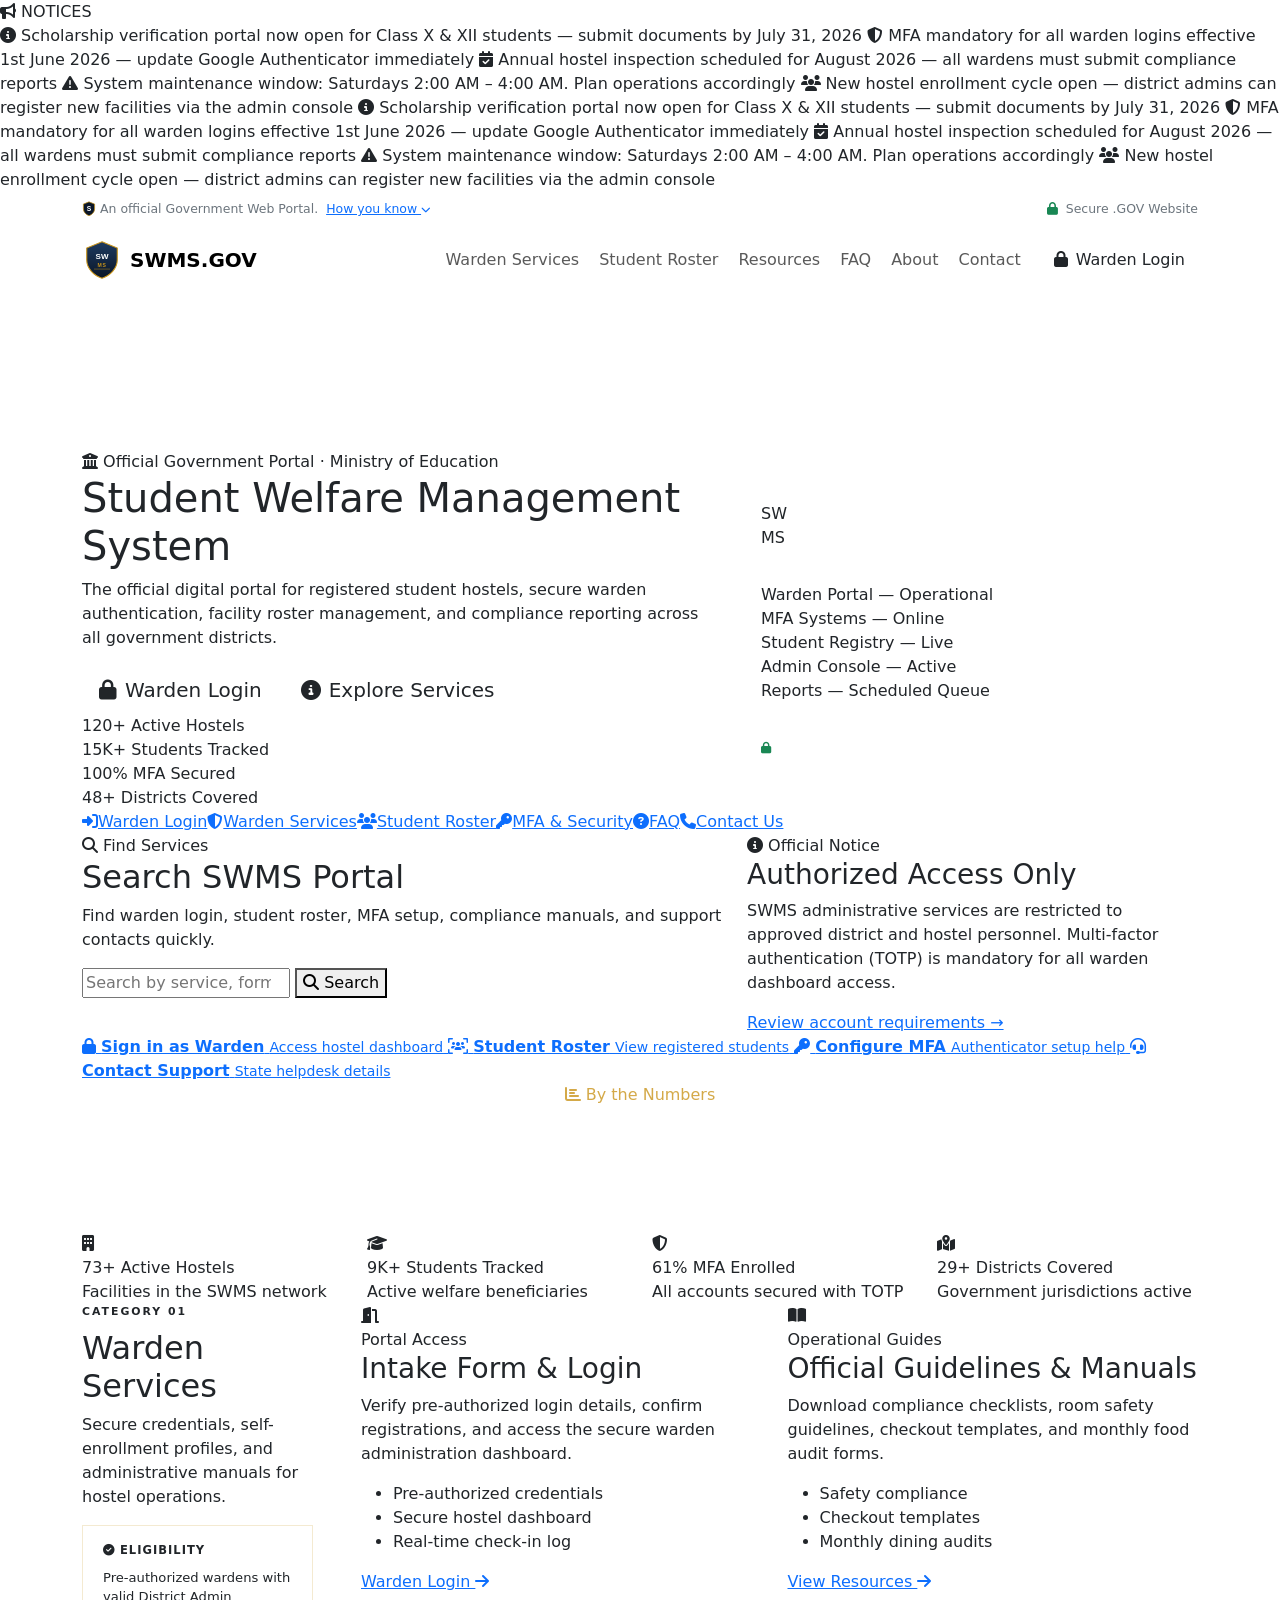
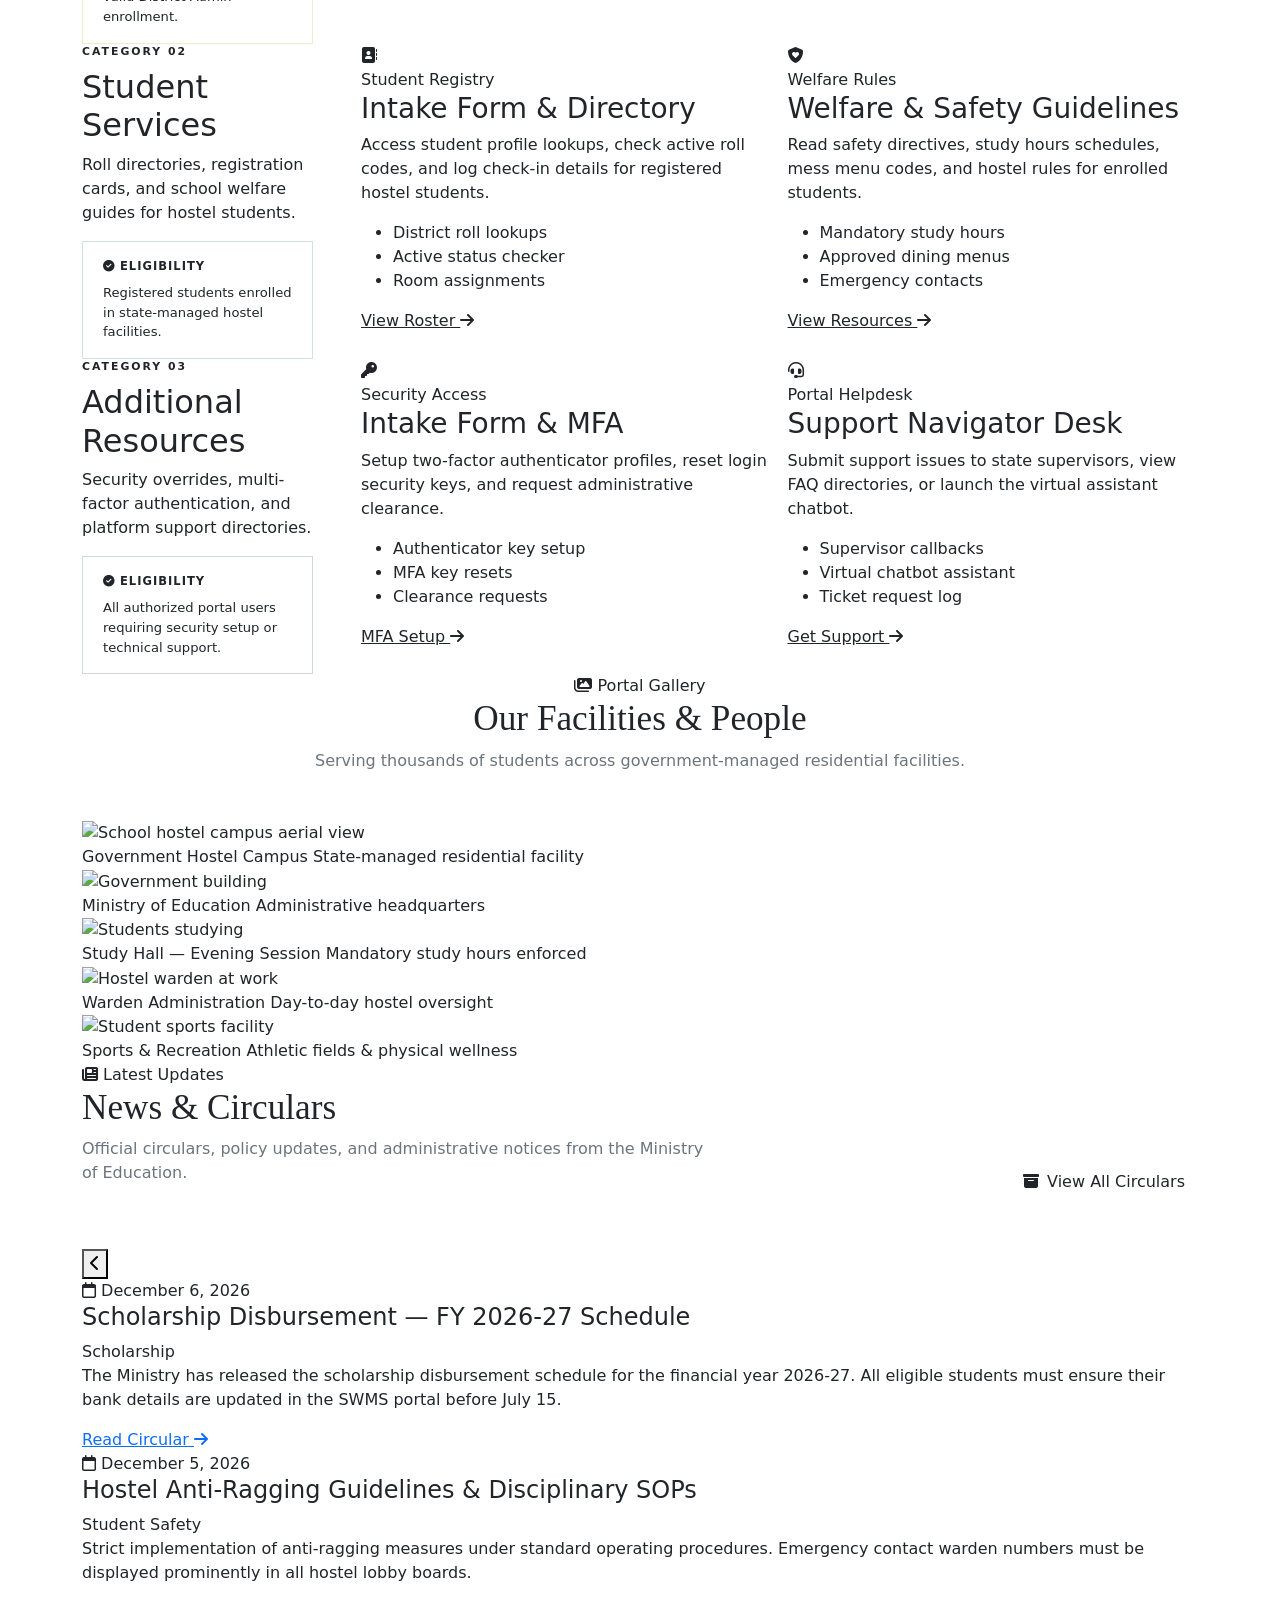
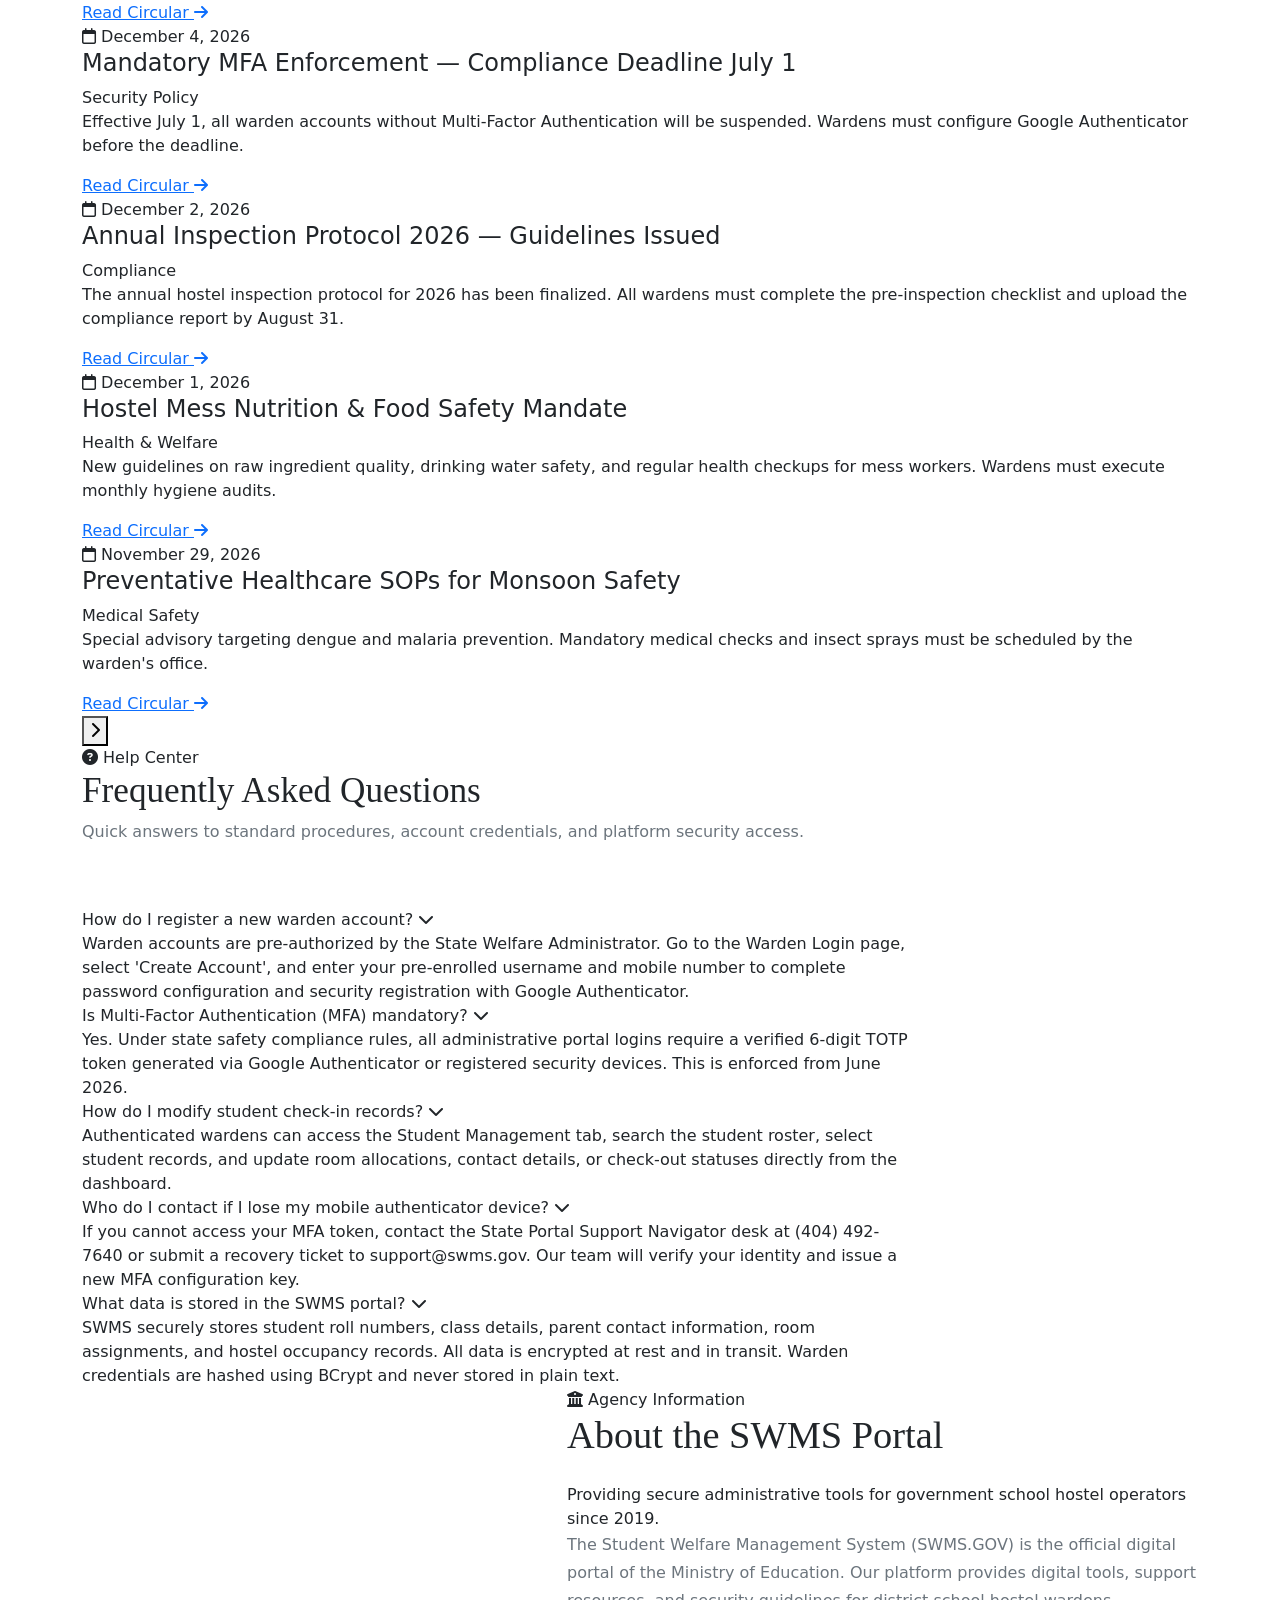
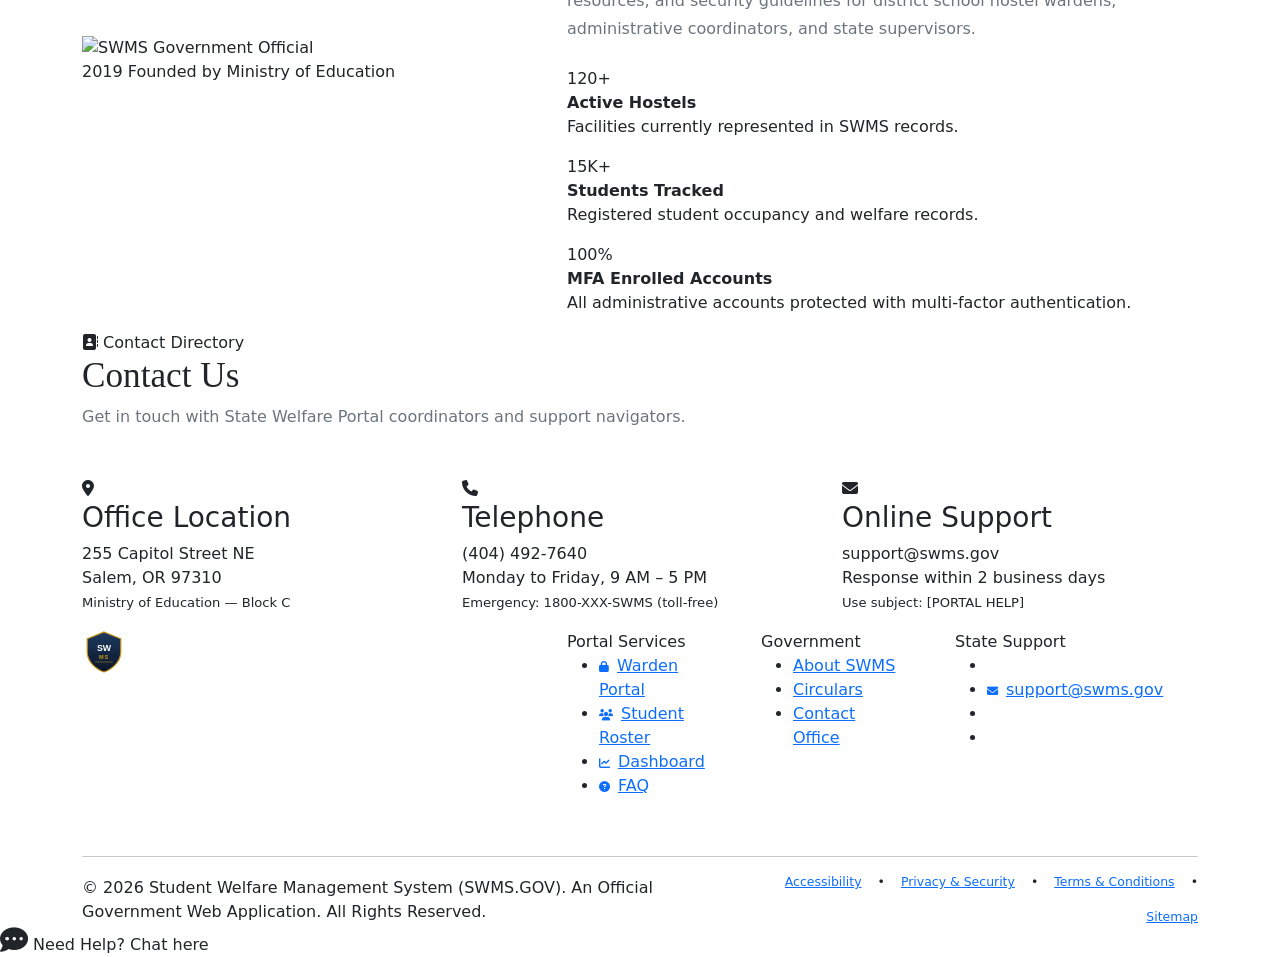
==== src/main/resources/static/index.html @ cac2fdb2 "feat: implement PWA mobile support and finalize government portal refinements" ====
<!DOCTYPE html>
<html lang="en">
<head>
    <meta charset="UTF-8">
    <meta name="viewport" content="width=device-width, initial-scale=1.0">
    <title>SWMS.GOV – Student Welfare Management System | Official Government Portal</title>
    <meta name="description" content="Official government portal for student hostel welfare management. Secure warden portal, student roster, MFA-protected access for State administration.">
    <meta name="keywords" content="SWMS, student welfare, government portal, hostel management, warden portal, official">

    <!-- Bootstrap 5 -->
    <link href="https://cdn.jsdelivr.net/npm/bootstrap@5.3.0/dist/css/bootstrap.min.css" rel="stylesheet">
    <!-- FontAwesome 6 -->
    <link rel="stylesheet" href="https://cdnjs.cloudflare.com/ajax/libs/font-awesome/6.4.0/css/all.min.css">
    <!-- SWMS Design System -->
    <link rel="stylesheet" href="/css/style.css">
    <!-- PWA Settings -->
    <link rel="manifest" href="/manifest.json">
    <meta name="theme-color" content="#0a1628">
    <script>
        if ('serviceWorker' in navigator) {
            window.addEventListener('load', () => {
                navigator.serviceWorker.register('/sw.js')
                    .then(reg => console.log('Service Worker registered successfully!', reg))
                    .catch(err => console.error('Service Worker registration failed:', err));
            });
        }
    </script>
</head>
<body>

    <!-- ============================================================
         ANNOUNCEMENT TICKER
    ============================================================ -->
    <div class="announcement-ticker" role="marquee" aria-label="Government announcements">
        <div class="ticker-label">
            <i class="fa-solid fa-bullhorn"></i> NOTICES
        </div>
        <div class="ticker-track">
            <div class="ticker-content" id="ticker-content">
                <span class="ticker-item"><i class="fa-solid fa-circle-info"></i> Scholarship verification portal now open for Class X &amp; XII students — submit documents by July 31, 2026</span>
                <span class="ticker-item"><i class="fa-solid fa-shield-halved"></i> MFA mandatory for all warden logins effective 1st June 2026 — update Google Authenticator immediately</span>
                <span class="ticker-item"><i class="fa-solid fa-calendar-check"></i> Annual hostel inspection scheduled for August 2026 — all wardens must submit compliance reports</span>
                <span class="ticker-item"><i class="fa-solid fa-triangle-exclamation"></i> System maintenance window: Saturdays 2:00 AM – 4:00 AM. Plan operations accordingly</span>
                <span class="ticker-item"><i class="fa-solid fa-users"></i> New hostel enrollment cycle open — district admins can register new facilities via the admin console</span>
                <span class="ticker-item"><i class="fa-solid fa-circle-info"></i> Scholarship verification portal now open for Class X &amp; XII students — submit documents by July 31, 2026</span>
                <span class="ticker-item"><i class="fa-solid fa-shield-halved"></i> MFA mandatory for all warden logins effective 1st June 2026 — update Google Authenticator immediately</span>
                <span class="ticker-item"><i class="fa-solid fa-calendar-check"></i> Annual hostel inspection scheduled for August 2026 — all wardens must submit compliance reports</span>
                <span class="ticker-item"><i class="fa-solid fa-triangle-exclamation"></i> System maintenance window: Saturdays 2:00 AM – 4:00 AM. Plan operations accordingly</span>
                <span class="ticker-item"><i class="fa-solid fa-users"></i> New hostel enrollment cycle open — district admins can register new facilities via the admin console</span>
            </div>
        </div>
    </div>

    <!-- ============================================================
         OFFICIAL GOV BANNER
    ============================================================ -->
    <div class="official-banner py-2">
        <div class="container d-flex justify-content-between align-items-center">
            <div class="text-secondary d-flex align-items-center gap-1" style="font-size:0.78rem;">
                <svg width="14" height="16" viewBox="0 0 100 110" fill="none">
                    <path d="M50 4 L90 20 L90 55 C90 77 71 96 50 103 C29 96 10 77 10 55 L10 20 Z" fill="#0a1628" stroke="#c9941a" stroke-width="5"/>
                    <text x="50" y="67" text-anchor="middle" font-family="Arial" font-weight="900" font-size="48" fill="white">S</text>
                </svg>
                An official Government Web Portal. 
                <a href="#" class="ms-1" onclick="event.preventDefault(); document.getElementById('gov-info-collapse').classList.toggle('d-none');">
                    How you know <i class="fa-solid fa-chevron-down ms-0.5" style="font-size:0.6rem;"></i>
                </a>
            </div>
            <div class="text-secondary d-none d-md-block" style="font-size:0.78rem;">
                <i class="fa-solid fa-lock text-success me-1"></i> Secure .GOV Website
            </div>
        </div>
    </div>

    <!-- Expanded Info Banner -->
    <div id="gov-info-collapse" class="official-banner-expanded py-4 d-none">
        <div class="container">
            <div class="row g-3">
                <div class="col-md-6 d-flex gap-3">
                    <i class="fa-solid fa-building-columns text-secondary fs-4 mt-1 flex-shrink-0"></i>
                    <div>
                        <strong>Official government websites use .gov</strong>
                        <p class="text-secondary mb-0" style="font-size:0.88rem;">A <strong>.gov</strong> website belongs to an official government organization. Share sensitive information only on official, secure websites.</p>
                    </div>
                </div>
                <div class="col-md-6 d-flex gap-3">
                    <i class="fa-solid fa-lock text-secondary fs-4 mt-1 flex-shrink-0"></i>
                    <div>
                        <strong>Secure .gov websites use HTTPS</strong>
                        <p class="text-secondary mb-0" style="font-size:0.88rem;">A lock icon (<i class="fa-solid fa-lock text-success" style="font-size:0.75rem;"></i>) or <strong>https://</strong> means you've safely connected to the .gov website.</p>
                    </div>
                </div>
            </div>
        </div>
    </div>

    <!-- Tri-Color Top Accent -->
    <div class="gov-top-bar"></div>

    <!-- ============================================================
         NAVIGATION
    ============================================================ -->
    <nav class="navbar navbar-expand-lg navbar-custom sticky-top" id="main-navbar">
        <div class="container">
            <a class="navbar-brand d-flex align-items-center gap-2" href="/">
                <svg width="40" height="40" viewBox="0 0 100 110" fill="none" xmlns="http://www.w3.org/2000/svg">
                    <path d="M50 5 L92 22 L92 55 C92 78 72 98 50 105 C28 98 8 78 8 55 L8 22 Z" fill="url(#navShieldGrad)" stroke="#c9941a" stroke-width="3"/>
                    <defs>
                        <linearGradient id="navShieldGrad" x1="50" y1="5" x2="50" y2="105" gradientUnits="userSpaceOnUse">
                            <stop offset="0%" stop-color="#1e3a5f"/>
                            <stop offset="100%" stop-color="#0a1628"/>
                        </linearGradient>
                    </defs>
                    <text x="50" y="52" text-anchor="middle" font-family="Arial" font-weight="900" font-size="22" fill="white">SW</text>
                    <text x="50" y="73" text-anchor="middle" font-family="Arial" font-weight="900" font-size="14" fill="#c9941a" letter-spacing="2">MS</text>
                    <path d="M28 80 L72 80" stroke="#c9941a" stroke-width="2" opacity="0.6"/>
                </svg>
                <span class="fw-bold">SWMS<span>.</span>GOV</span>
            </a>
            <button class="navbar-toggler border-0" type="button" data-bs-toggle="collapse" data-bs-target="#navbarContent" aria-controls="navbarContent" aria-expanded="false" aria-label="Toggle navigation">
                <span class="navbar-toggler-icon"></span>
            </button>
            <div class="collapse navbar-collapse" id="navbarContent">
                <ul class="navbar-nav ms-auto mb-2 mb-lg-0 align-items-center gap-1">
                    <li class="nav-item"><a class="nav-link nav-link-custom" href="#warden-services">Warden Services</a></li>
                    <li class="nav-item"><a class="nav-link nav-link-custom" href="#student-services">Student Roster</a></li>
                    <li class="nav-item"><a class="nav-link nav-link-custom" href="#additional-resources">Resources</a></li>
                    <li class="nav-item"><a class="nav-link nav-link-custom" href="#faq">FAQ</a></li>
                    <li class="nav-item"><a class="nav-link nav-link-custom" href="#about">About</a></li>
                    <li class="nav-item"><a class="nav-link nav-link-custom" href="#contact">Contact</a></li>
                    <li class="nav-item ms-lg-2">
                        <a href="/warden/login.html" class="btn btn-primary-custom">
                            <i class="fa-solid fa-lock me-2"></i>Warden Login
                        </a>
                    </li>
                </ul>
            </div>
        </div>
    </nav>

    <!-- ============================================================
         VIDEO HERO SECTION
    ============================================================ -->
    <section class="hero-section" id="home">
        <!-- Video Background -->
        <div class="hero-video-bg" aria-hidden="true">
            <iframe
                src="https://www.youtube.com/embed/kRKQlqLI7BI?autoplay=1&mute=1&loop=1&playlist=kRKQlqLI7BI&controls=0&disablekb=1&modestbranding=1&showinfo=0&rel=0&iv_load_policy=3"
                frameborder="0"
                allow="autoplay; encrypted-media"
                allowfullscreen
                title="Background">
            </iframe>
        </div>
        <div class="hero-video-overlay"></div>

        <!-- Hero Content -->
        <div class="hero-content">
            <div class="container">
                <div class="row align-items-center g-5">
                    <div class="col-lg-7">
                        <div class="hero-eyebrow">
                            <i class="fa-solid fa-building-columns"></i>
                            Official Government Portal · Ministry of Education
                        </div>
                        <h1 class="hero-title">
                            Student Welfare
                            <span class="highlight">Management System</span>
                        </h1>
                        <p class="hero-lead">
                            The official digital portal for registered student hostels, secure warden authentication, facility roster management, and compliance reporting across all government districts.
                        </p>
                        <div class="hero-cta-group">
                            <a href="/warden/login.html" class="btn btn-primary-custom btn-lg">
                                <i class="fa-solid fa-lock me-2"></i>Warden Login
                            </a>
                            <a href="#warden-services" class="btn btn-navy-custom btn-lg">
                                <i class="fa-solid fa-circle-info me-2"></i>Explore Services
                            </a>
                        </div>
                        <!-- Stats Strip -->
                        <div class="hero-stats-strip">
                            <div class="hero-stat-item">
                                <span class="stat-num">120+</span>
                                <span class="stat-lbl">Active Hostels</span>
                            </div>
                            <div class="hero-stat-item">
                                <span class="stat-num">15K+</span>
                                <span class="stat-lbl">Students Tracked</span>
                            </div>
                            <div class="hero-stat-item">
                                <span class="stat-num">100%</span>
                                <span class="stat-lbl">MFA Secured</span>
                            </div>
                            <div class="hero-stat-item">
                                <span class="stat-num">48+</span>
                                <span class="stat-lbl">Districts Covered</span>
                            </div>
                        </div>
                    </div>
                    <div class="col-lg-5 d-none d-lg-flex justify-content-end">
                        <!-- Glassmorphism Status Panel -->
                        <div class="hero-official-panel w-100">
                            <div class="hero-panel-seal">
                                <div class="seal-ring">
                                    <div class="seal-text">
                                        SW<br>MS
                                    </div>
                                </div>
                            </div>
                            <div class="hero-status-list">
                                <div style="font-size:0.68rem; font-weight:800; text-transform:uppercase; letter-spacing:2px; color:rgba(255,255,255,0.35); margin-bottom:1rem;">Portal Live Status</div>
                                <div class="status-row">
                                    <div class="status-dot green"></div>
                                    <span>Warden Portal — Operational</span>
                                </div>
                                <div class="status-row">
                                    <div class="status-dot green"></div>
                                    <span>MFA Systems — Online</span>
                                </div>
                                <div class="status-row">
                                    <div class="status-dot green"></div>
                                    <span>Student Registry — Live</span>
                                </div>
                                <div class="status-row">
                                    <div class="status-dot green"></div>
                                    <span>Admin Console — Active</span>
                                </div>
                                <div class="status-row">
                                    <div class="status-dot gold"></div>
                                    <span>Reports — Scheduled Queue</span>
                                </div>
                                <div style="margin-top:1.25rem; padding-top:1rem; border-top:1px solid rgba(255,255,255,0.08); font-size:0.73rem; color:rgba(255,255,255,0.35);">
                                    <i class="fa-solid fa-lock me-1 text-success"></i> 256-bit SSL Encrypted Session
                                </div>
                            </div>
                        </div>
                    </div>
                </div>
            </div>
        </div>
    </section>

    <!-- Quick Access Strip -->
    <div class="hero-quicklinks">
        <div class="container">
            <div class="d-flex overflow-auto">
                <a href="/warden/login.html" class="hero-quicklink-item"><i class="fa-solid fa-right-to-bracket"></i>Warden Login</a>
                <a href="#warden-services" class="hero-quicklink-item"><i class="fa-solid fa-shield-halved"></i>Warden Services</a>
                <a href="#student-services" class="hero-quicklink-item"><i class="fa-solid fa-users"></i>Student Roster</a>
                <a href="#additional-resources" class="hero-quicklink-item"><i class="fa-solid fa-key"></i>MFA &amp; Security</a>
                <a href="#faq" class="hero-quicklink-item"><i class="fa-solid fa-circle-question"></i>FAQ</a>
                <a href="#contact" class="hero-quicklink-item"><i class="fa-solid fa-phone"></i>Contact Us</a>
            </div>
        </div>
    </div>

    <!-- ============================================================
         SERVICE FINDER
    ============================================================ -->
    <section class="portal-finder" aria-label="Find portal services">
        <div class="container">
            <div class="row g-4 align-items-stretch">
                <div class="col-lg-7">
                    <div class="service-finder-box">
                        <div class="section-kicker"><i class="fa-solid fa-magnifying-glass"></i> Find Services</div>
                        <h2>Search SWMS Portal</h2>
                        <p>Find warden login, student roster, MFA setup, compliance manuals, and support contacts quickly.</p>
                        <div class="service-search">
                            <input type="search" aria-label="Search SWMS services" id="main-search" placeholder="Search by service, form, or topic…" onkeypress="if(event.key==='Enter') handleSearch(this.value)">
                            <button type="button" onclick="handleSearch(document.getElementById('main-search').value)">
                                <i class="fa-solid fa-magnifying-glass"></i> Search
                            </button>
                        </div>
                    </div>
                </div>
                <div class="col-lg-5">
                    <div class="agency-notice">
                        <div class="notice-label"><i class="fa-solid fa-circle-info"></i> Official Notice</div>
                        <h3>Authorized Access Only</h3>
                        <p>SWMS administrative services are restricted to approved district and hostel personnel. Multi-factor authentication (TOTP) is mandatory for all warden dashboard access.</p>
                        <a href="#faq">Review account requirements →</a>
                    </div>
                </div>
            </div>
            <!-- Priority Actions Grid -->
            <div class="priority-actions" aria-label="Priority portal actions">
                <a href="/warden/login.html">
                    <span><i class="fa-solid fa-lock"></i></span>
                    <strong>Sign in as Warden</strong>
                    <small>Access hostel dashboard</small>
                </a>
                <a href="/students.html">
                    <span><i class="fa-solid fa-users-viewfinder"></i></span>
                    <strong>Student Roster</strong>
                    <small>View registered students</small>
                </a>
                <a href="#additional-resources">
                    <span><i class="fa-solid fa-key"></i></span>
                    <strong>Configure MFA</strong>
                    <small>Authenticator setup help</small>
                </a>
                <a href="#contact">
                    <span><i class="fa-solid fa-headset"></i></span>
                    <strong>Contact Support</strong>
                    <small>State helpdesk details</small>
                </a>
            </div>
        </div>
    </section>

    <!-- ============================================================
         ANIMATED STATS COUNTER SECTION
    ============================================================ -->
    <section class="stats-section" id="stats">
        <div class="container">
            <div class="text-center mb-5 reveal">
                <div class="section-kicker" style="justify-content:center; color:rgba(201,148,26,0.8);"><i class="fa-solid fa-chart-bar"></i> By the Numbers</div>
                <h2 style="color:#fff; font-family:'Playfair Display',serif; font-size:2.4rem; margin-bottom:0.5rem;">SWMS At a Glance</h2>
                <p style="color:rgba(255,255,255,0.4); font-size:0.95rem;">Real-time statistics from the Student Welfare Management System</p>
            </div>
            <div class="row g-4">
                <div class="col-md-3 col-6">
                    <div class="stat-counter-card reveal reveal-delay-1">
                        <div class="counter-icon"><i class="fa-solid fa-building"></i></div>
                        <span class="counter-number" data-target="120" data-suffix="+">0+</span>
                        <span class="counter-label">Active Hostels</span>
                        <div class="counter-desc">Facilities in the SWMS network</div>
                    </div>
                </div>
                <div class="col-md-3 col-6">
                    <div class="stat-counter-card reveal reveal-delay-2">
                        <div class="counter-icon"><i class="fa-solid fa-graduation-cap"></i></div>
                        <span class="counter-number" data-target="15000" data-suffix="+">0+</span>
                        <span class="counter-label">Students Tracked</span>
                        <div class="counter-desc">Active welfare beneficiaries</div>
                    </div>
                </div>
                <div class="col-md-3 col-6">
                    <div class="stat-counter-card reveal reveal-delay-3">
                        <div class="counter-icon"><i class="fa-solid fa-shield-halved"></i></div>
                        <span class="counter-number" data-target="100" data-suffix="%">0%</span>
                        <span class="counter-label">MFA Enrolled</span>
                        <div class="counter-desc">All accounts secured with TOTP</div>
                    </div>
                </div>
                <div class="col-md-3 col-6">
                    <div class="stat-counter-card reveal reveal-delay-4">
                        <div class="counter-icon"><i class="fa-solid fa-map-location-dot"></i></div>
                        <span class="counter-number" data-target="48" data-suffix="+">0+</span>
                        <span class="counter-label">Districts Covered</span>
                        <div class="counter-desc">Government jurisdictions active</div>
                    </div>
                </div>
            </div>
        </div>
    </section>

    <!-- ============================================================
         SERVICE SECTIONS
    ============================================================ -->

    <!-- Track 1: Warden Services -->
    <section class="track-section" id="warden-services">
        <div class="container">
            <div class="row g-0">
                <div class="col-lg-3 col-md-4 pe-lg-5 mb-4 mb-md-0">
                    <div class="track-header header-warden reveal">
                        <div style="font-size:0.68rem;font-weight:800;text-transform:uppercase;letter-spacing:2px;color:var(--gold);margin-bottom:0.5rem;">Category 01</div>
                        <h2>Warden Services</h2>
                        <p>Secure credentials, self-enrollment profiles, and administrative manuals for hostel operations.</p>
                    </div>
                    <div style="background:var(--gold-soft);border:1px solid rgba(201,148,26,0.2);border-radius:var(--radius-md);padding:1rem 1.25rem;" class="reveal">
                        <div style="font-size:0.72rem;font-weight:700;color:var(--gold);text-transform:uppercase;letter-spacing:1px;margin-bottom:0.5rem;"><i class="fa-solid fa-circle-check me-1"></i>Eligibility</div>
                        <p style="font-size:0.82rem;color:var(--text-secondary);margin-bottom:0;">Pre-authorized wardens with valid District Admin enrollment.</p>
                    </div>
                </div>
                <div class="col-lg-9 col-md-8">
                    <div class="row g-3">
                        <div class="col-md-6">
                            <div class="gov-service-tile reveal reveal-delay-1">
                                <div class="gov-tile-icon" style="background:var(--navy-soft);color:var(--navy-light);"><i class="fa-solid fa-door-open"></i></div>
                                <div class="gov-tile-body">
                                    <div class="gov-tile-category">Portal Access</div>
                                    <h3 class="gov-tile-title">Intake Form &amp; Login</h3>
                                    <p class="gov-tile-desc">Verify pre-authorized login details, confirm registrations, and access the secure warden administration dashboard.</p>
                                    <ul class="gov-tile-list">
                                        <li>Pre-authorized credentials</li>
                                        <li>Secure hostel dashboard</li>
                                        <li>Real-time check-in log</li>
                                    </ul>
                                    <a href="/warden/login.html" class="gov-tile-link">Warden Login <i class="fa-solid fa-arrow-right"></i></a>
                                </div>
                            </div>
                        </div>
                        <div class="col-md-6">
                            <div class="gov-service-tile reveal reveal-delay-2">
                                <div class="gov-tile-icon" style="background:var(--navy-soft);color:var(--navy-light);"><i class="fa-solid fa-book-open"></i></div>
                                <div class="gov-tile-body">
                                    <div class="gov-tile-category">Operational Guides</div>
                                    <h3 class="gov-tile-title">Official Guidelines &amp; Manuals</h3>
                                    <p class="gov-tile-desc">Download compliance checklists, room safety guidelines, checkout templates, and monthly food audit forms.</p>
                                    <ul class="gov-tile-list">
                                        <li>Safety compliance</li>
                                        <li>Checkout templates</li>
                                        <li>Monthly dining audits</li>
                                    </ul>
                                    <a href="#" onclick="event.preventDefault(); showGovAlert('Accessing Directory', 'Opening the official Warden Manuals and Policy Directory in a secure session.', 'fa-folder-open text-primary', '/warden-manual.html');" class="gov-tile-link">View Resources <i class="fa-solid fa-arrow-right"></i></a>
                                </div>
                            </div>
                        </div>
                    </div>
                </div>
            </div>
        </div>
    </section>

    <!-- Track 2: Student Services -->
    <section class="track-section" id="student-services" style="background:var(--white);">
        <div class="container">
            <div class="row g-0">
                <div class="col-lg-3 col-md-4 pe-lg-5 mb-4 mb-md-0">
                    <div class="track-header header-student reveal">
                        <div style="font-size:0.68rem;font-weight:800;text-transform:uppercase;letter-spacing:2px;color:var(--emerald);margin-bottom:0.5rem;">Category 02</div>
                        <h2>Student Services</h2>
                        <p>Roll directories, registration cards, and school welfare guides for hostel students.</p>
                    </div>
                    <div style="background:var(--emerald-soft);border:1px solid rgba(26,107,74,0.2);border-radius:var(--radius-md);padding:1rem 1.25rem;" class="reveal">
                        <div style="font-size:0.72rem;font-weight:700;color:var(--emerald);text-transform:uppercase;letter-spacing:1px;margin-bottom:0.5rem;"><i class="fa-solid fa-circle-check me-1"></i>Eligibility</div>
                        <p style="font-size:0.82rem;color:var(--text-secondary);margin-bottom:0;">Registered students enrolled in state-managed hostel facilities.</p>
                    </div>
                </div>
                <div class="col-lg-9 col-md-8">
                    <div class="row g-3">
                        <div class="col-md-6">
                            <div class="gov-service-tile reveal reveal-delay-1">
                                <div class="gov-tile-icon" style="background:var(--emerald-soft);color:var(--emerald);"><i class="fa-solid fa-address-book"></i></div>
                                <div class="gov-tile-body">
                                    <div class="gov-tile-category">Student Registry</div>
                                    <h3 class="gov-tile-title">Intake Form &amp; Directory</h3>
                                    <p class="gov-tile-desc">Access student profile lookups, check active roll codes, and log check-in details for registered hostel students.</p>
                                    <ul class="gov-tile-list">
                                        <li>District roll lookups</li>
                                        <li>Active status checker</li>
                                        <li>Room assignments</li>
                                    </ul>
                                    <a href="/students.html" class="gov-tile-link" style="color:var(--emerald);">View Roster <i class="fa-solid fa-arrow-right"></i></a>
                                </div>
                            </div>
                        </div>
                        <div class="col-md-6">
                            <div class="gov-service-tile reveal reveal-delay-2">
                                <div class="gov-tile-icon" style="background:var(--emerald-soft);color:var(--emerald);"><i class="fa-solid fa-shield-heart"></i></div>
                                <div class="gov-tile-body">
                                    <div class="gov-tile-category">Welfare Rules</div>
                                    <h3 class="gov-tile-title">Welfare &amp; Safety Guidelines</h3>
                                    <p class="gov-tile-desc">Read safety directives, study hours schedules, mess menu codes, and hostel rules for enrolled students.</p>
                                    <ul class="gov-tile-list">
                                        <li>Mandatory study hours</li>
                                        <li>Approved dining menus</li>
                                        <li>Emergency contacts</li>
                                    </ul>
                                    <a href="#" onclick="event.preventDefault(); showGovAlert('Accessing Guidelines', 'Opening the official Student Welfare Guidelines and Handbooks portal.', 'fa-book-open text-emerald', '/student-guidelines.html');" class="gov-tile-link" style="color:var(--emerald);">View Resources <i class="fa-solid fa-arrow-right"></i></a>
                                </div>
                            </div>
                        </div>
                    </div>
                </div>
            </div>
        </div>
    </section>

    <!-- Track 3: Additional Resources -->
    <section class="track-section" id="additional-resources">
        <div class="container">
            <div class="row g-0">
                <div class="col-lg-3 col-md-4 pe-lg-5 mb-4 mb-md-0">
                    <div class="track-header header-additional reveal">
                        <div style="font-size:0.68rem;font-weight:800;text-transform:uppercase;letter-spacing:2px;color:var(--navy-light);margin-bottom:0.5rem;">Category 03</div>
                        <h2>Additional Resources</h2>
                        <p>Security overrides, multi-factor authentication, and platform support directories.</p>
                    </div>
                    <div style="background:var(--navy-soft);border:1px solid rgba(30,58,95,0.2);border-radius:var(--radius-md);padding:1rem 1.25rem;" class="reveal">
                        <div style="font-size:0.72rem;font-weight:700;color:var(--navy-light);text-transform:uppercase;letter-spacing:1px;margin-bottom:0.5rem;"><i class="fa-solid fa-circle-check me-1"></i>Eligibility</div>
                        <p style="font-size:0.82rem;color:var(--text-secondary);margin-bottom:0;">All authorized portal users requiring security setup or technical support.</p>
                    </div>
                </div>
                <div class="col-lg-9 col-md-8">
                    <div class="row g-3">
                        <div class="col-md-6">
                            <div class="gov-service-tile reveal reveal-delay-1">
                                <div class="gov-tile-icon" style="background:var(--navy-soft);color:var(--navy-light);"><i class="fa-solid fa-key"></i></div>
                                <div class="gov-tile-body">
                                    <div class="gov-tile-category">Security Access</div>
                                    <h3 class="gov-tile-title">Intake Form &amp; MFA</h3>
                                    <p class="gov-tile-desc">Setup two-factor authenticator profiles, reset login security keys, and request administrative clearance.</p>
                                    <ul class="gov-tile-list">
                                        <li>Authenticator key setup</li>
                                        <li>MFA key resets</li>
                                        <li>Clearance requests</li>
                                    </ul>
                                    <a href="/warden/login.html" class="gov-tile-link" style="color:var(--navy-light);">MFA Setup <i class="fa-solid fa-arrow-right"></i></a>
                                </div>
                            </div>
                        </div>
                        <div class="col-md-6">
                            <div class="gov-service-tile reveal reveal-delay-2">
                                <div class="gov-tile-icon" style="background:var(--navy-soft);color:var(--navy-light);"><i class="fa-solid fa-headset"></i></div>
                                <div class="gov-tile-body">
                                    <div class="gov-tile-category">Portal Helpdesk</div>
                                    <h3 class="gov-tile-title">Support Navigator Desk</h3>
                                    <p class="gov-tile-desc">Submit support issues to state supervisors, view FAQ directories, or launch the virtual assistant chatbot.</p>
                                    <ul class="gov-tile-list">
                                        <li>Supervisor callbacks</li>
                                        <li>Virtual chatbot assistant</li>
                                        <li>Ticket request log</li>
                                    </ul>
                                    <a href="#" onclick="event.preventDefault(); document.getElementById('swms-chatbot-launcher').click();" class="gov-tile-link" style="color:var(--navy-light);">Get Support <i class="fa-solid fa-arrow-right"></i></a>
                                </div>
                            </div>
                        </div>
                    </div>
                </div>
            </div>
        </div>
    </section>

    <!-- ============================================================
         IMAGE GALLERY SECTION
    ============================================================ -->
    <section class="gallery-section" id="gallery">
        <div class="container">
            <div class="text-center mb-5 reveal">
                <div class="section-kicker" style="justify-content:center;"><i class="fa-solid fa-images"></i> Portal Gallery</div>
                <h2 style="font-family:'Playfair Display',serif; font-size:2.2rem; margin-bottom:0.5rem;">Our Facilities &amp; People</h2>
                <p class="text-secondary">Serving thousands of students across government-managed residential facilities.</p>
            </div>
            <div class="gallery-grid reveal">
                <div class="gallery-item">
                    <img src="/assets/hostel-campus.png" alt="School hostel campus aerial view">
                    <div class="gallery-overlay">
                        <div class="gallery-caption">
                            Government Hostel Campus
                            <span>State-managed residential facility</span>
                        </div>
                    </div>
                </div>
                <div class="gallery-item">
                    <img src="/assets/gov-building.png" alt="Government building">
                    <div class="gallery-overlay">
                        <div class="gallery-caption">
                            Ministry of Education
                            <span>Administrative headquarters</span>
                        </div>
                    </div>
                </div>
                <div class="gallery-item">
                    <img src="/assets/students-study.png" alt="Students studying">
                    <div class="gallery-overlay">
                        <div class="gallery-caption">
                            Study Hall — Evening Session
                            <span>Mandatory study hours enforced</span>
                        </div>
                    </div>
                </div>
                <div class="gallery-item">
                    <img src="/assets/warden-official.png" alt="Hostel warden at work">
                    <div class="gallery-overlay">
                        <div class="gallery-caption">
                            Warden Administration
                            <span>Day-to-day hostel oversight</span>
                        </div>
                    </div>
                </div>
                <div class="gallery-item">
                    <img src="/assets/sports-field.png" alt="Student sports facility">
                    <div class="gallery-overlay">
                        <div class="gallery-caption">
                            Sports &amp; Recreation
                            <span>Athletic fields &amp; physical wellness</span>
                        </div>
                    </div>
                </div>
            </div>
        </div>
    </section>

    <!-- ============================================================
         NEWS & UPDATES SECTION
    ============================================================ -->
    <section class="news-section" id="news">
        <div class="container">
            <div class="row align-items-end mb-5">
                <div class="col-lg-7 reveal">
                    <div class="section-kicker"><i class="fa-solid fa-newspaper"></i> Latest Updates</div>
                    <h2 style="font-family:'Playfair Display',serif; font-size:2.2rem; margin-bottom:0.5rem;">News &amp; Circulars</h2>
                    <p class="text-secondary">Official circulars, policy updates, and administrative notices from the Ministry of Education.</p>
                </div>
                <div class="col-lg-5 text-lg-end reveal">
                    <a href="#" onclick="event.preventDefault();" class="btn btn-navy-custom">
                        <i class="fa-solid fa-archive me-2"></i>View All Circulars
                    </a>
                </div>
            </div>
            <div class="circulars-container-outer reveal">
                <button type="button" class="scroll-btn scroll-btn-left" onclick="scrollCirculars('left')" aria-label="Scroll left"><i class="fa-solid fa-chevron-left"></i></button>
                <div class="circulars-scroll-wrapper" id="circulars-scroll-wrapper">
                    <!-- Cards will be dynamically rendered here by JavaScript -->
                </div>
                <button type="button" class="scroll-btn scroll-btn-right" onclick="scrollCirculars('right')" aria-label="Scroll right"><i class="fa-solid fa-chevron-right"></i></button>
            </div>
        </div>
    </section>

    <!-- ============================================================
         FAQ SECTION
    ============================================================ -->
    <section class="faq-section" id="faq">
        <div class="container">
            <div class="row">
                <div class="col-lg-8 mb-5 reveal">
                    <div class="section-kicker"><i class="fa-solid fa-circle-question"></i> Help Center</div>
                    <h2 style="font-family:'Playfair Display',serif; font-size:2.2rem; margin-bottom:0.5rem;">Frequently Asked Questions</h2>
                    <p class="text-secondary">Quick answers to standard procedures, account credentials, and platform security access.</p>
                </div>
            </div>
            <div class="row">
                <div class="col-lg-9">
                    <div class="faq-item reveal" onclick="toggleFaq(this)">
                        <div class="faq-question">
                            <span>How do I register a new warden account?</span>
                            <i class="fa-solid fa-chevron-down faq-icon"></i>
                        </div>
                        <div class="faq-answer">
                            Warden accounts are pre-authorized by the State Welfare Administrator. Go to the Warden Login page, select 'Create Account', and enter your pre-enrolled username and mobile number to complete password configuration and security registration with Google Authenticator.
                        </div>
                    </div>
                    <div class="faq-item reveal reveal-delay-1" onclick="toggleFaq(this)">
                        <div class="faq-question">
                            <span>Is Multi-Factor Authentication (MFA) mandatory?</span>
                            <i class="fa-solid fa-chevron-down faq-icon"></i>
                        </div>
                        <div class="faq-answer">
                            Yes. Under state safety compliance rules, all administrative portal logins require a verified 6-digit TOTP token generated via Google Authenticator or registered security devices. This is enforced from June 2026.
                        </div>
                    </div>
                    <div class="faq-item reveal reveal-delay-2" onclick="toggleFaq(this)">
                        <div class="faq-question">
                            <span>How do I modify student check-in records?</span>
                            <i class="fa-solid fa-chevron-down faq-icon"></i>
                        </div>
                        <div class="faq-answer">
                            Authenticated wardens can access the Student Management tab, search the student roster, select student records, and update room allocations, contact details, or check-out statuses directly from the dashboard.
                        </div>
                    </div>
                    <div class="faq-item reveal reveal-delay-3" onclick="toggleFaq(this)">
                        <div class="faq-question">
                            <span>Who do I contact if I lose my mobile authenticator device?</span>
                            <i class="fa-solid fa-chevron-down faq-icon"></i>
                        </div>
                        <div class="faq-answer">
                            If you cannot access your MFA token, contact the State Portal Support Navigator desk at (404) 492-7640 or submit a recovery ticket to support@swms.gov. Our team will verify your identity and issue a new MFA configuration key.
                        </div>
                    </div>
                    <div class="faq-item reveal reveal-delay-4" onclick="toggleFaq(this)">
                        <div class="faq-question">
                            <span>What data is stored in the SWMS portal?</span>
                            <i class="fa-solid fa-chevron-down faq-icon"></i>
                        </div>
                        <div class="faq-answer">
                            SWMS securely stores student roll numbers, class details, parent contact information, room assignments, and hostel occupancy records. All data is encrypted at rest and in transit. Warden credentials are hashed using BCrypt and never stored in plain text.
                        </div>
                    </div>
                </div>
            </div>
        </div>
    </section>

    <!-- ============================================================
         ABOUT SECTION
    ============================================================ -->
    <section class="about-section" id="about">
        <div class="container">
            <div class="row g-5 align-items-center">
                <div class="col-lg-5 reveal">
                    <div class="about-image-wrap">
                        <img src="/assets/warden-official.png" alt="SWMS Government Official">
                        <div class="about-image-badge">
                            <span>2019</span>
                            Founded by Ministry of Education
                        </div>
                    </div>
                </div>
                <div class="col-lg-7 reveal reveal-delay-2">
                    <div class="section-kicker"><i class="fa-solid fa-building-columns"></i> Agency Information</div>
                    <h2 style="font-family:'Playfair Display',serif; font-size:2.4rem; margin-bottom:1.5rem;">About the SWMS Portal</h2>
                    <div class="about-quote">
                        Providing secure administrative tools for government school hostel operators since 2019.
                    </div>
                    <p class="text-secondary mb-4" style="font-size:1rem; line-height:1.75;">
                        The Student Welfare Management System (SWMS.GOV) is the official digital portal of the Ministry of Education. Our platform provides digital tools, support resources, and security guidelines for district school hostel wardens, administrative coordinators, and state supervisors.
                    </p>
                    <div class="agency-facts">
                        <div class="agency-fact-row">
                            <span>120+</span>
                            <div>
                                <strong>Active Hostels</strong>
                                <p>Facilities currently represented in SWMS records.</p>
                            </div>
                        </div>
                        <div class="agency-fact-row">
                            <span>15K+</span>
                            <div>
                                <strong>Students Tracked</strong>
                                <p>Registered student occupancy and welfare records.</p>
                            </div>
                        </div>
                        <div class="agency-fact-row">
                            <span>100%</span>
                            <div>
                                <strong>MFA Enrolled Accounts</strong>
                                <p>All administrative accounts protected with multi-factor authentication.</p>
                            </div>
                        </div>
                    </div>
                </div>
            </div>
        </div>
    </section>

    <!-- ============================================================
         CONTACT SECTION
    ============================================================ -->
    <section class="contact-section" id="contact">
        <div class="container">
            <div class="mb-5 reveal">
                <div class="section-kicker"><i class="fa-solid fa-address-book"></i> Contact Directory</div>
                <h2 style="font-family:'Playfair Display',serif; font-size:2.2rem; margin-bottom:0.5rem;">Contact Us</h2>
                <p class="text-secondary">Get in touch with State Welfare Portal coordinators and support navigators.</p>
            </div>
            <div class="row g-4">
                <div class="col-md-4">
                    <div class="contact-info-box reveal reveal-delay-1">
                        <i class="fa-solid fa-location-dot"></i>
                        <h3>Office Location</h3>
                        <p>255 Capitol Street NE<br>Salem, OR 97310<br><span style="font-size:0.82rem; color:var(--text-muted);">Ministry of Education — Block C</span></p>
                    </div>
                </div>
                <div class="col-md-4">
                    <div class="contact-info-box reveal reveal-delay-2">
                        <i class="fa-solid fa-phone"></i>
                        <h3>Telephone</h3>
                        <p>(404) 492-7640<br>Monday to Friday, 9 AM – 5 PM<br><span style="font-size:0.82rem; color:var(--text-muted);">Emergency: 1800-XXX-SWMS (toll-free)</span></p>
                    </div>
                </div>
                <div class="col-md-4">
                    <div class="contact-info-box reveal reveal-delay-3">
                        <i class="fa-solid fa-envelope"></i>
                        <h3>Online Support</h3>
                        <p>support@swms.gov<br>Response within 2 business days<br><span style="font-size:0.82rem; color:var(--text-muted);">Use subject: [PORTAL HELP]</span></p>
                    </div>
                </div>
            </div>
        </div>
    </section>

    <!-- ============================================================
         FOOTER
    ============================================================ -->
    <footer class="gov-footer">
        <div class="container">
            <div class="row g-5">
                <!-- Col 1: Branding -->
                <div class="col-lg-4 col-md-6">
                    <div class="d-flex align-items-center gap-3 mb-3">
                        <svg width="44" height="44" viewBox="0 0 100 110" fill="none">
                            <path d="M50 5 L92 22 L92 55 C92 78 72 98 50 105 C28 98 8 78 8 55 L8 22 Z" fill="url(#footerGrad)" stroke="#c9941a" stroke-width="3"/>
                            <defs>
                                <linearGradient id="footerGrad" x1="50" y1="5" x2="50" y2="105" gradientUnits="userSpaceOnUse">
                                    <stop offset="0%" stop-color="#1e3a5f"/>
                                    <stop offset="100%" stop-color="#0a1628"/>
                                </linearGradient>
                            </defs>
                            <text x="50" y="52" text-anchor="middle" font-family="Arial" font-weight="900" font-size="22" fill="white">SW</text>
                            <text x="50" y="73" text-anchor="middle" font-family="Arial" font-weight="900" font-size="14" fill="#c9941a" letter-spacing="2">MS</text>
                            <path d="M28 80 L72 80" stroke="#c9941a" stroke-width="2" opacity="0.6"/>
                        </svg>
                        <h4 class="text-white mb-0" style="font-family:var(--font-heading);font-weight:800;letter-spacing:0.5px;">SWMS.GOV</h4>
                    </div>
                    <p style="font-size:0.85rem;line-height:1.65;color:rgba(255,255,255,0.38);margin-bottom:1.5rem;">
                        Official administrative portal for hostel check-in registries, warden multi-factor profile setups, and safety compliance reports. A service of the Ministry of Education.
                    </p>
                    <div style="display:flex;gap:0.75rem;">
                        <a href="#" onclick="event.preventDefault();" style="width:36px;height:36px;background:rgba(255,255,255,0.06);border:1px solid rgba(255,255,255,0.1);border-radius:8px;display:flex;align-items:center;justify-content:center;color:rgba(255,255,255,0.4);font-size:0.85rem;text-decoration:none;transition:all 0.2s ease;" onmouseover="this.style.background='rgba(201,148,26,0.15)';this.style.color='#c9941a';" onmouseout="this.style.background='rgba(255,255,255,0.06)';this.style.color='rgba(255,255,255,0.4)';"><i class="fa-brands fa-twitter"></i></a>
                        <a href="#" onclick="event.preventDefault();" style="width:36px;height:36px;background:rgba(255,255,255,0.06);border:1px solid rgba(255,255,255,0.1);border-radius:8px;display:flex;align-items:center;justify-content:center;color:rgba(255,255,255,0.4);font-size:0.85rem;text-decoration:none;transition:all 0.2s ease;" onmouseover="this.style.background='rgba(201,148,26,0.15)';this.style.color='#c9941a';" onmouseout="this.style.background='rgba(255,255,255,0.06)';this.style.color='rgba(255,255,255,0.4)';"><i class="fa-brands fa-youtube"></i></a>
                        <a href="#" onclick="event.preventDefault();" style="width:36px;height:36px;background:rgba(255,255,255,0.06);border:1px solid rgba(255,255,255,0.1);border-radius:8px;display:flex;align-items:center;justify-content:center;color:rgba(255,255,255,0.4);font-size:0.85rem;text-decoration:none;transition:all 0.2s ease;" onmouseover="this.style.background='rgba(201,148,26,0.15)';this.style.color='#c9941a';" onmouseout="this.style.background='rgba(255,255,255,0.06)';this.style.color='rgba(255,255,255,0.4)';"><i class="fa-brands fa-linkedin-in"></i></a>
                    </div>
                </div>

                <!-- Col 2: Portal Services -->
                <div class="col-lg-2 col-md-6 ms-lg-auto">
                    <div class="footer-title">Portal Services</div>
                    <ul class="footer-links">
                        <li><a href="/warden/login.html"><i class="fa-solid fa-lock me-2" style="font-size:0.7rem;"></i>Warden Portal</a></li>
                        <li><a href="/students.html"><i class="fa-solid fa-users me-2" style="font-size:0.7rem;"></i>Student Roster</a></li>
                        <li><a href="/dashboard.html"><i class="fa-solid fa-chart-line me-2" style="font-size:0.7rem;"></i>Dashboard</a></li>
                        <li><a href="#faq"><i class="fa-solid fa-circle-question me-2" style="font-size:0.7rem;"></i>FAQ</a></li>
                    </ul>
                </div>

                <!-- Col 3: Government -->
                <div class="col-lg-2 col-md-6">
                    <div class="footer-title">Government</div>
                    <ul class="footer-links">
                        <li><a href="#about">About SWMS</a></li>
                        <li><a href="#news">Circulars</a></li>
                        <li><a href="#contact">Contact Office</a></li>
                    </ul>
                </div>

                <!-- Col 4: Support -->
                <div class="col-lg-3 col-md-6">
                    <div class="footer-title">State Support</div>
                    <ul class="footer-links">
                        <li><span style="color:rgba(255,255,255,0.4);font-size:0.85rem;"><i class="fa-solid fa-phone me-2" style="font-size:0.7rem;"></i>(404) 492-7640</span></li>
                        <li><a href="mailto:support@swms.gov"><i class="fa-solid fa-envelope me-2" style="font-size:0.7rem;"></i>support@swms.gov</a></li>
                        <li><span style="color:rgba(255,255,255,0.4);font-size:0.85rem;"><i class="fa-solid fa-clock me-2" style="font-size:0.7rem;"></i>Mon–Fri, 9am–5pm</span></li>
                        <li><span style="color:rgba(255,255,255,0.4);font-size:0.85rem;"><i class="fa-solid fa-headset me-2" style="font-size:0.7rem;"></i>1800-XXX-SWMS (toll-free)</span></li>
                    </ul>
                </div>
            </div>

            <hr class="footer-divider">

            <div class="footer-bottom">
                <div class="row align-items-center g-3">
                    <div class="col-md-7">
                        <p class="mb-0">© 2026 Student Welfare Management System (SWMS.GOV). An Official Government Web Application. All Rights Reserved.</p>
                    </div>
                    <div class="col-md-5 text-md-end">
                        <div class="d-flex justify-content-center justify-content-md-end gap-3 flex-wrap" style="font-size:0.78rem;">
                            <a href="#" onclick="event.preventDefault();">Accessibility</a>
                            <span>•</span>
                            <a href="#" onclick="event.preventDefault();">Privacy &amp; Security</a>
                            <span>•</span>
                            <a href="#" onclick="event.preventDefault();">Terms &amp; Conditions</a>
                            <span>•</span>
                            <a href="#" onclick="event.preventDefault();">Sitemap</a>
                        </div>
                    </div>
                </div>
            </div>
            <div class="footer-flag-bar"></div>
        </div>
    </footer>

    <!-- ============================================================
         CHATBOT
    ============================================================ -->
    <div id="swms-chatbot-launcher" onclick="toggleChatbot()" role="button" aria-label="Open support chat" tabindex="0">
        <i class="fa-solid fa-comment-dots fs-3"></i>
        <span class="launcher-tooltip">Need Help? Chat here</span>
    </div>

    <div id="swms-chatbot-window" class="d-none">
        <div class="chatbot-header d-flex justify-content-between align-items-center">
            <div class="d-flex align-items-center gap-2 text-white">
                <i class="fa-solid fa-robot fs-4"></i>
                <div>
                    <h6 class="fw-bold mb-0" style="font-size:0.95rem;">SWMS Support Bot</h6>
                    <span class="badge bg-success-light text-success fw-bold" style="font-size:0.63rem;"><i class="fa-solid fa-circle me-1 animate-pulse"></i>Online Helpdesk</span>
                </div>
            </div>
            <button class="btn btn-close btn-close-white btn-sm" onclick="toggleChatbot()"></button>
        </div>
        <div class="chatbot-messages" id="chat-messages-container">
            <div class="message-bubble bot-message">
                Hello! Welcome to SWMS support. I can help guide you to the correct tools. Please select an option:
                <div class="chatbot-options">
                    <button class="btn" onclick="sendOptionQuery('Warden Login Portal')">Warden Login Portal</button>
                    <button class="btn" onclick="sendOptionQuery('Student Occupancy Roster')">Student Occupancy Roster</button>
                    <button class="btn" onclick="sendOptionQuery('Setup MFA Authenticator')">Setup MFA Authenticator</button>
                    <button class="btn" onclick="sendOptionQuery('FAQ &amp; Support Directory')">FAQ &amp; Support Directory</button>
                </div>
            </div>
        </div>
        <div class="chatbot-input-container">
            <div class="input-group">
                <input type="text" id="chat-user-input" class="form-control form-control-sm border-end-0" placeholder="Type a message…" onkeypress="handleChatKeyPress(event)">
                <button class="btn btn-outline-secondary border-start-0" type="button" onclick="sendMessage()"><i class="fa-solid fa-paper-plane" style="color:var(--navy-light);"></i></button>
            </div>
        </div>
    </div>

    <!-- ============================================================
         SCRIPTS
    ============================================================ -->
    <script src="https://cdn.jsdelivr.net/npm/bootstrap@5.3.0/dist/js/bootstrap.bundle.min.js"></script>

    <!-- ============================================================
         CUSTOM GOVERNMENT DIALOG (MODAL)
         ============================================================ -->
    <dialog id="gov-custom-alert" class="gov-dialog" aria-labelledby="gov-alert-title" aria-describedby="gov-alert-desc">
        <div class="gov-dialog-header">
            <span class="gov-dialog-crest"><i class="fa-solid fa-shield-halved"></i> SWMS.GOV System Notification</span>
            <button type="button" class="gov-dialog-close" onclick="closeGovAlert()" aria-label="Close dialog">&times;</button>
        </div>
        <div class="gov-dialog-body">
            <div class="gov-dialog-icon" id="gov-alert-icon-container">
                <i class="fa-solid fa-circle-info text-primary"></i>
            </div>
            <div class="gov-dialog-text">
                <h3 id="gov-alert-title">Notification</h3>
                <p id="gov-alert-desc">Alert message details go here.</p>
            </div>
        </div>
        <div class="gov-dialog-footer">
            <button type="button" class="btn-navy-custom px-4 py-2" id="gov-alert-ok-btn" onclick="handleAlertConfirm()">OK</button>
        </div>
    </dialog>

    <script>
        // ─── Global Error Handler for Debugging ─────────────────────
        window.addEventListener('error', function(event) {
            console.error("SWMS script error:", event.error);
            const debugDiv = document.createElement('div');
            debugDiv.style.position = 'fixed';
            debugDiv.style.bottom = '10px';
            debugDiv.style.left = '10px';
            debugDiv.style.background = 'rgba(255,0,0,0.9)';
            debugDiv.style.color = '#fff';
            debugDiv.style.padding = '10px';
            debugDiv.style.zIndex = '9999';
            debugDiv.style.fontSize = '12px';
            debugDiv.style.borderRadius = '5px';
            debugDiv.innerHTML = '<strong>Error:</strong> ' + event.message + ' at ' + event.filename + ':' + event.lineno;
            document.body.appendChild(debugDiv);
        });

        // ─── Navbar scroll effect ───────────────────────────────────
        const navbar = document.getElementById('main-navbar');
        window.addEventListener('scroll', () => {
            navbar.classList.toggle('scrolled', window.scrollY > 50);
        });

        // ─── Scroll reveal ──────────────────────────────────────────
        const revealObserver = new IntersectionObserver((entries) => {
            entries.forEach(entry => {
                if (entry.isIntersecting) {
                    entry.target.classList.add('visible');
                }
            });
        }, { threshold: 0.1, rootMargin: '0px 0px -40px 0px' });

        document.querySelectorAll('.reveal').forEach(el => revealObserver.observe(el));

        // ─── Animated counters ──────────────────────────────────────
        function animateCounter(el) {
            const target = parseInt(el.getAttribute('data-target'));
            const suffix = el.getAttribute('data-suffix') || '';
            let current = 0;
            const duration = 2000;
            const step = target / (duration / 16);
            const timer = setInterval(() => {
                current = Math.min(current + step, target);
                const display = target >= 1000
                    ? (current >= 1000 ? Math.floor(current / 1000) + 'K' : Math.floor(current).toString())
                    : Math.floor(current).toString();
                el.innerHTML = display + '<span class="counter-suffix">' + suffix + '</span>';
                if (current >= target) clearInterval(timer);
            }, 16);
        }

        const counterObserver = new IntersectionObserver((entries) => {
            entries.forEach(entry => {
                if (entry.isIntersecting) {
                    entry.target.querySelectorAll('.counter-number').forEach(animateCounter);
                    counterObserver.unobserve(entry.target);
                }
            });
        }, { threshold: 0.3 });

        document.querySelectorAll('#stats').forEach(el => counterObserver.observe(el));

        // ─── FAQ toggle ─────────────────────────────────────────────
        function toggleFaq(element) {
            document.querySelectorAll('.faq-item').forEach(item => {
                if (item !== element && item.classList.contains('active')) {
                    item.classList.remove('active');
                    item.querySelector('.faq-answer').style.maxHeight = '0px';
                }
            });
            element.classList.toggle('active');
            const answer = element.querySelector('.faq-answer');
            answer.style.maxHeight = element.classList.contains('active') ? answer.scrollHeight + 'px' : '0px';
        }

        // ─── Search ─────────────────────────────────────────────────
        function handleSearch(query) {
            if (!query.trim()) return;
            const q = query.toLowerCase().trim();
            
            // Clear any previous FAQ highlights
            document.querySelectorAll('.faq-item').forEach(item => {
                item.style.border = '';
                item.style.boxShadow = '';
                item.classList.remove('active');
                item.querySelector('.faq-answer').style.maxHeight = '0px';
            });

            // 1. Check for specific portal sections
            if (q.includes('warden') || q.includes('login') || q.includes('admin')) {
                window.location.hash = 'warden-services';
                showGovAlert('Portal Search', 'Found resources matching "<strong>' + escapeHtml(query) + '</strong>" under Warden Services.', 'fa-magnifying-glass text-primary');
                return;
            } 
            if (q.includes('student') || q.includes('roster') || q.includes('roll')) {
                window.location.hash = 'student-services';
                showGovAlert('Portal Search', 'Found resources matching "<strong>' + escapeHtml(query) + '</strong>" under Student Services.', 'fa-magnifying-glass text-primary');
                return;
            } 
            if (q.includes('mfa') || q.includes('authenticator') || q.includes('security') || q.includes('totp') || q.includes('otp')) {
                window.location.hash = 'additional-resources';
                showGovAlert('Portal Search', 'Found resources matching "<strong>' + escapeHtml(query) + '</strong>" under Additional Resources (MFA & Security).', 'fa-shield-halved text-primary');
                return;
            }

            // 2. Perform FAQ search
            let matches = [];
            const faqItems = document.querySelectorAll('.faq-item');
            faqItems.forEach(item => {
                const questionText = item.querySelector('.faq-question').textContent.toLowerCase();
                const answerText = item.querySelector('.faq-answer').textContent.toLowerCase();
                if (questionText.includes(q) || answerText.includes(q)) {
                    matches.push(item);
                }
            });

            if (matches.length > 0) {
                // Scroll to FAQ section
                window.location.hash = 'faq';
                
                // Highlight and expand matching FAQs
                matches.forEach((item, index) => {
                    item.style.border = '2px solid var(--gold)';
                    item.style.boxShadow = 'var(--shadow-gold)';
                    
                    // Expand
                    item.classList.add('active');
                    const answer = item.querySelector('.faq-answer');
                    answer.style.maxHeight = answer.scrollHeight + 'px';
                    
                    // Scroll the first match into view
                    if (index === 0) {
                        setTimeout(() => {
                            item.scrollIntoView({ behavior: 'smooth', block: 'center' });
                        }, 300);
                    }
                });

                showGovAlert('Search Results Found', 'Found <strong>' + matches.length + '</strong> matching FAQ topic(s) for "<strong>' + escapeHtml(query) + '</strong>" highlighted below.', 'fa-circle-question text-gold');
            } else {
                // General fallback to FAQ section
                window.location.hash = 'faq';
                showGovAlert('Portal Search', 'Showing general results matching "<strong>' + escapeHtml(query) + '</strong>". No direct FAQ matches were found.', 'fa-circle-info text-primary');
            }
        }

        // ─── Chatbot ─────────────────────────────────────────────────
        function toggleChatbot() {
            const chatWin = document.getElementById('swms-chatbot-window');
            chatWin.classList.toggle('d-none');
        }

        function sendOptionQuery(optionText) {
            addMessage(optionText, 'user-message');
            setTimeout(() => {
                let reply = '';
                if (optionText.includes('Warden Login')) {
                    reply = `To log in as a registered warden, go to <a href='/warden/login.html' class='text-decoration-underline fw-bold'>Warden Login</a> directly.`;
                } else if (optionText.includes('Roster')) {
                    reply = `The active student registry is under Student Services. Open it at <a href='/students.html' class='text-decoration-underline fw-bold'>View Roster</a>.`;
                } else if (optionText.includes('MFA')) {
                    reply = `Set up your MFA by going to the Warden Login screen and clicking 'Configure MFA' to scan your authenticator QR code.`;
                } else {
                    reply = `Please review our FAQ section or call (404) 492-7640 to speak with a portal navigator.`;
                }
                addMessage(reply, 'bot-message');
            }, 700);
        }

        function addMessage(text, cls) {
            const container = document.getElementById('chat-messages-container');
            const bubble = document.createElement('div');
            bubble.className = 'message-bubble ' + cls;
            bubble.innerHTML = text;
            container.appendChild(bubble);
            container.scrollTop = container.scrollHeight;
        }

        function sendMessage() {
            const input = document.getElementById('chat-user-input');
            const text = input.value.trim();
            if (!text) return;
            addMessage(text, 'user-message');
            input.value = '';
            setTimeout(() => {
                const q = text.toLowerCase();
                let reply = '';
                if (q.includes('warden') || q.includes('login')) {
                    reply = `Please visit the <a href='/warden/login.html' class='fw-bold text-decoration-underline'>Warden Login</a> page.`;
                } else if (q.includes('student') || q.includes('roster')) {
                    reply = `You can view the student roster at <a href='/students.html' class='fw-bold text-decoration-underline'>Student Directory</a>.`;
                } else if (q.includes('mfa') || q.includes('authenticator') || q.includes('otp')) {
                    reply = `MFA is configured during the login flow. Visit Warden Login → Create Account → Scan QR.`;
                } else if (q.includes('hello') || q.includes('hi') || q.includes('help')) {
                    reply = `Hello! I'm the SWMS support bot. How can I help you today?`;
                } else {
                    reply = `For assistance, please call <strong>(404) 492-7640</strong> or email <strong>support@swms.gov</strong>.`;
                }
                addMessage(reply, 'bot-message');
            }, 700);
        }

        function handleChatKeyPress(event) {
            if (event.key === 'Enter') sendMessage();
        }

        // ─── Custom Government Alert/Dialog ─────────────────────────
        let alertRedirectUrl = null;

        function showGovAlert(title, message, iconClass = 'fa-circle-info text-primary', redirectUrl = null) {
            const dialog = document.getElementById('gov-custom-alert');
            const titleElem = document.getElementById('gov-alert-title');
            const descElem = document.getElementById('gov-alert-desc');
            const iconContainer = document.getElementById('gov-alert-icon-container');
            const okBtn = document.getElementById('gov-alert-ok-btn');

            titleElem.textContent = title;
            descElem.innerHTML = message;
            iconContainer.innerHTML = `<i class="fa-solid ${iconClass}"></i>`;
            
            alertRedirectUrl = redirectUrl;
            if (redirectUrl) {
                okBtn.textContent = "Proceed to Portal";
            } else {
                okBtn.textContent = "OK";
            }

            dialog.showModal();
        }

        function closeGovAlert() {
            const dialog = document.getElementById('gov-custom-alert');
            dialog.close();
            alertRedirectUrl = null;
        }

        function handleAlertConfirm() {
            const dialog = document.getElementById('gov-custom-alert');
            dialog.close();
            if (alertRedirectUrl) {
                window.open(alertRedirectUrl, '_blank');
                alertRedirectUrl = null;
            }
        }

        function escapeHtml(str) {
            return str.replace(/&/g, "&amp;").replace(/</g, "&lt;").replace(/>/g, "&gt;").replace(/"/g, "&quot;").replace(/'/g, "&#039;");
        }

        // Dismiss modal by clicking outside it (backdrop clicking)
        document.getElementById('gov-custom-alert').addEventListener('click', function(event) {
            const rect = this.getBoundingClientRect();
            const isInDialog = (rect.top <= event.clientY && event.clientY <= rect.top + rect.height &&
                                rect.left <= event.clientX && event.clientX <= rect.left + rect.width);
            if (!isInDialog) {
                this.close();
            }
        });

        // ─── Circulars Carousel Logic ──────────────────────────────
        const circularsData = [
            {
                daysAgo: 0,
                title: "Scholarship Disbursement — FY 2026-27 Schedule",
                tag: "Scholarship",
                tagClass: "tag-gold",
                content: "The Ministry has released the scholarship disbursement schedule for the financial year 2026-27. All eligible students must ensure their bank details are updated in the SWMS portal before July 15."
            },
            {
                daysAgo: 1,
                title: "Hostel Anti-Ragging Guidelines & Disciplinary SOPs",
                tag: "Student Safety",
                tagClass: "tag-blue",
                content: "Strict implementation of anti-ragging measures under standard operating procedures. Emergency contact warden numbers must be displayed prominently in all hostel lobby boards."
            },
            {
                daysAgo: 2,
                title: "Mandatory MFA Enforcement — Compliance Deadline July 1",
                tag: "Security Policy",
                tagClass: "tag-blue",
                content: "Effective July 1, all warden accounts without Multi-Factor Authentication will be suspended. Wardens must configure Google Authenticator before the deadline."
            },
            {
                daysAgo: 4,
                title: "Annual Inspection Protocol 2026 — Guidelines Issued",
                tag: "Compliance",
                tagClass: "tag-green",
                content: "The annual hostel inspection protocol for 2026 has been finalized. All wardens must complete the pre-inspection checklist and upload the compliance report by August 31."
            },
            {
                daysAgo: 5,
                title: "Hostel Mess Nutrition & Food Safety Mandate",
                tag: "Health & Welfare",
                tagClass: "tag-gold",
                content: "New guidelines on raw ingredient quality, drinking water safety, and regular health checkups for mess workers. Wardens must execute monthly hygiene audits."
            },
            {
                daysAgo: 7,
                title: "Preventative Healthcare SOPs for Monsoon Safety",
                tag: "Medical Safety",
                tagClass: "tag-green",
                content: "Special advisory targeting dengue and malaria prevention. Mandatory medical checks and insect sprays must be scheduled by the warden's office."
            }
        ];

        function formatDate(daysAgo) {
            const d = new Date();
            d.setDate(d.getDate() - daysAgo);
            const options = { month: 'long', day: 'numeric', year: 'numeric' };
            return d.toLocaleDateString('en-US', options);
        }

        function renderCirculars() {
            const wrapper = document.getElementById('circulars-scroll-wrapper');
            if (!wrapper) return;
            wrapper.innerHTML = circularsData.map((c, index) => {
                const dateStr = formatDate(c.daysAgo);
                return `
                    <div class="news-card-col">
                        <div class="news-card">
                            <div class="news-card-header">
                                <div class="news-date-badge"><i class="fa-regular fa-calendar"></i> ${dateStr}</div>
                                <h4>${c.title}</h4>
                            </div>
                            <div class="news-card-body">
                                <span class="news-tag ${c.tagClass} mb-2">${c.tag}</span>
                                <p>${c.content}</p>
                                <a href="#" onclick="event.preventDefault(); showCircularDetails(${index});" class="news-read-more">Read Circular <i class="fa-solid fa-arrow-right"></i></a>
                            </div>
                        </div>
                    </div>
                `;
            }).join('');
        }

        function showCircularDetails(index) {
            const c = circularsData[index];
            if (c) {
                showGovAlert(c.tag + ' Circular Details', c.content, 'fa-file-signature text-gold');
            }
        }

        function scrollCirculars(direction) {
            const wrapper = document.getElementById('circulars-scroll-wrapper');
            if (!wrapper) return;
            const scrollAmount = 374; // card width (350) + gap (24)
            if (direction === 'left') {
                wrapper.scrollBy({ left: -scrollAmount, behavior: 'smooth' });
            } else {
                wrapper.scrollBy({ left: scrollAmount, behavior: 'smooth' });
            }
        }

        // Render circulars initially
        renderCirculars();
    </script>

</body>
</html>
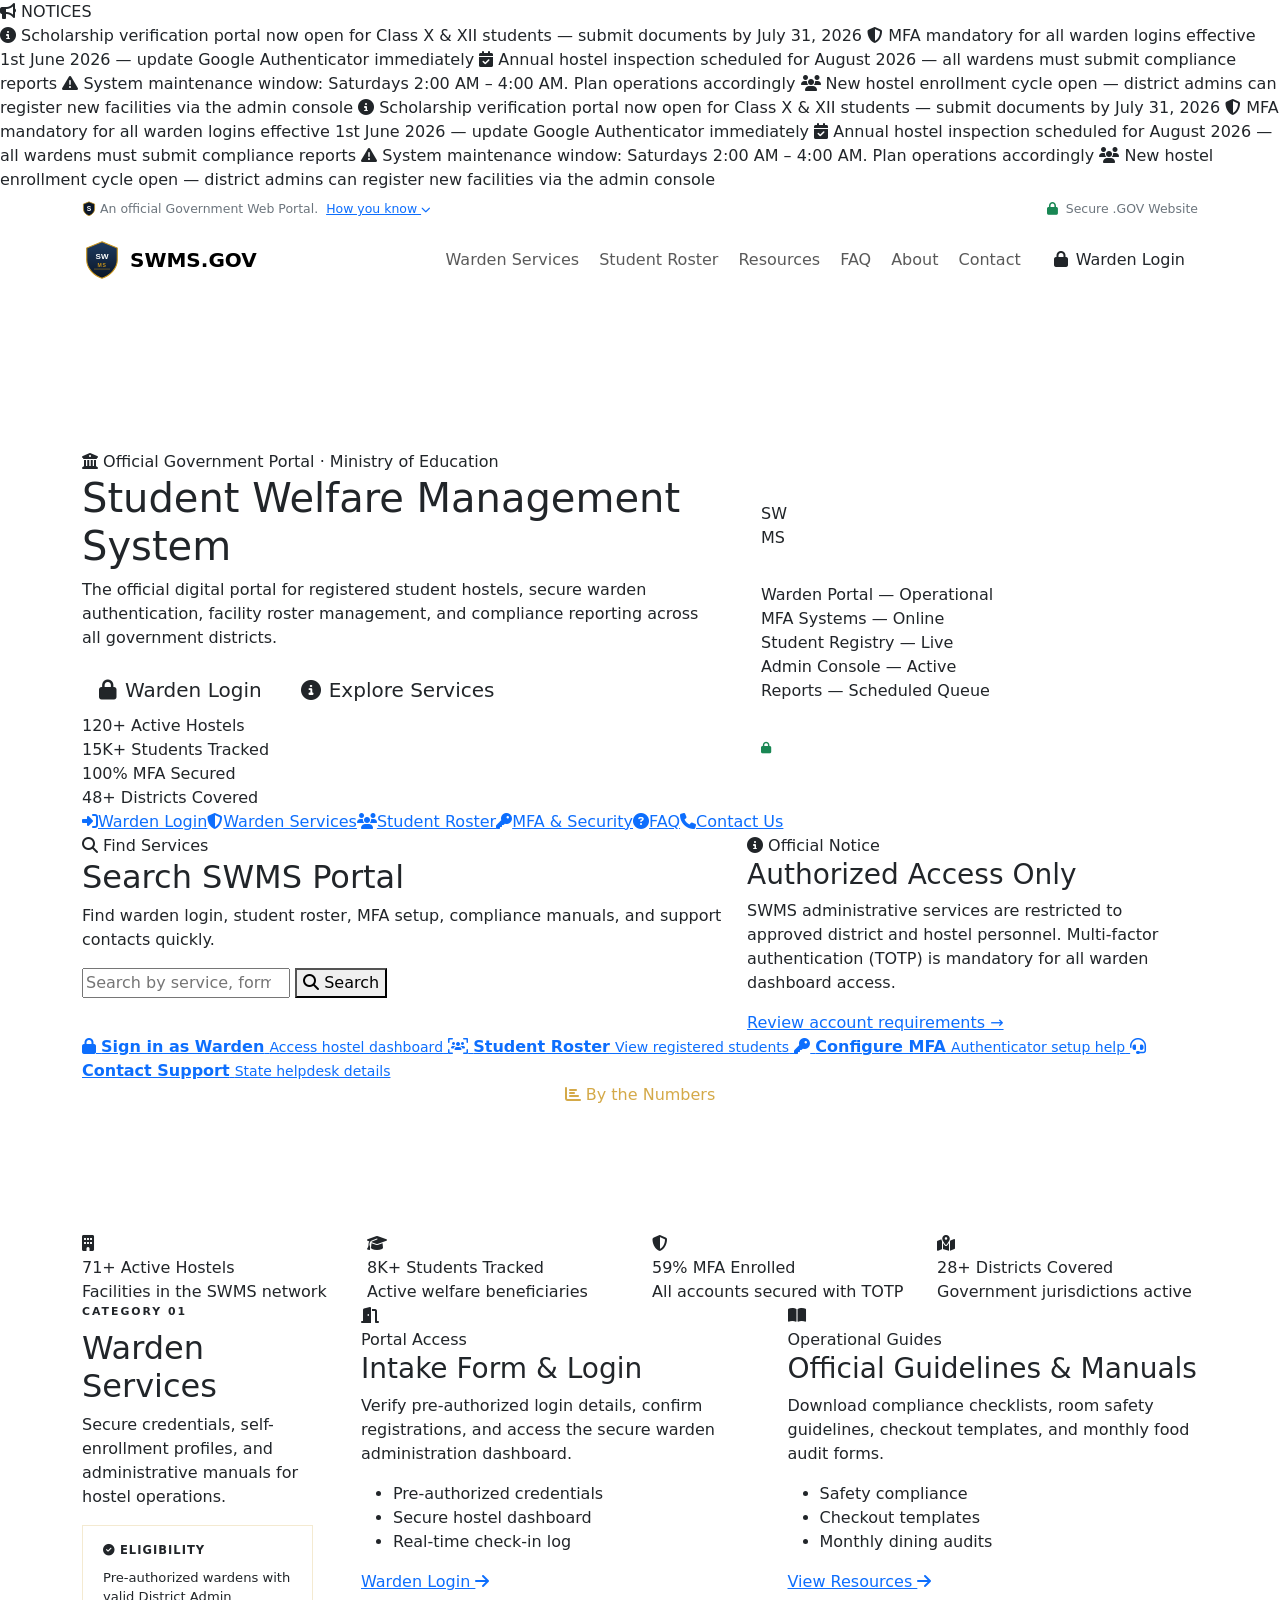
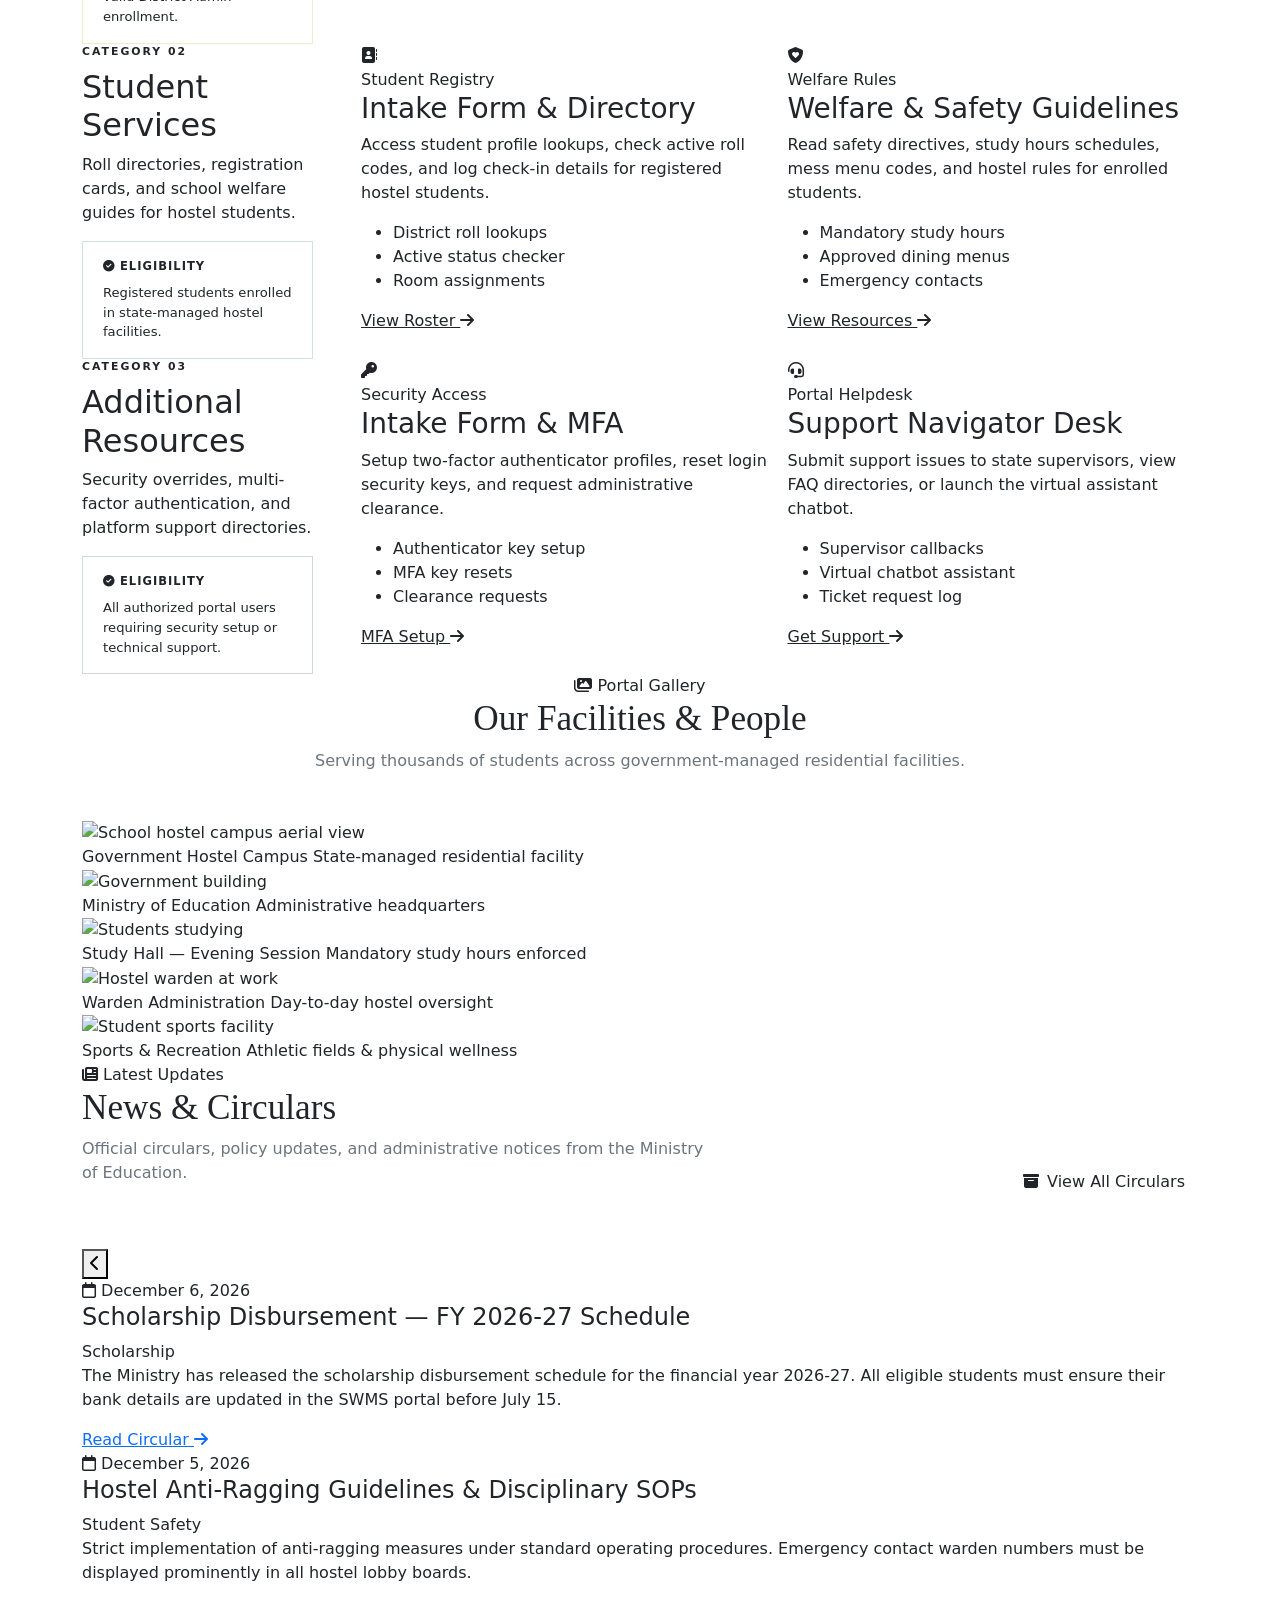
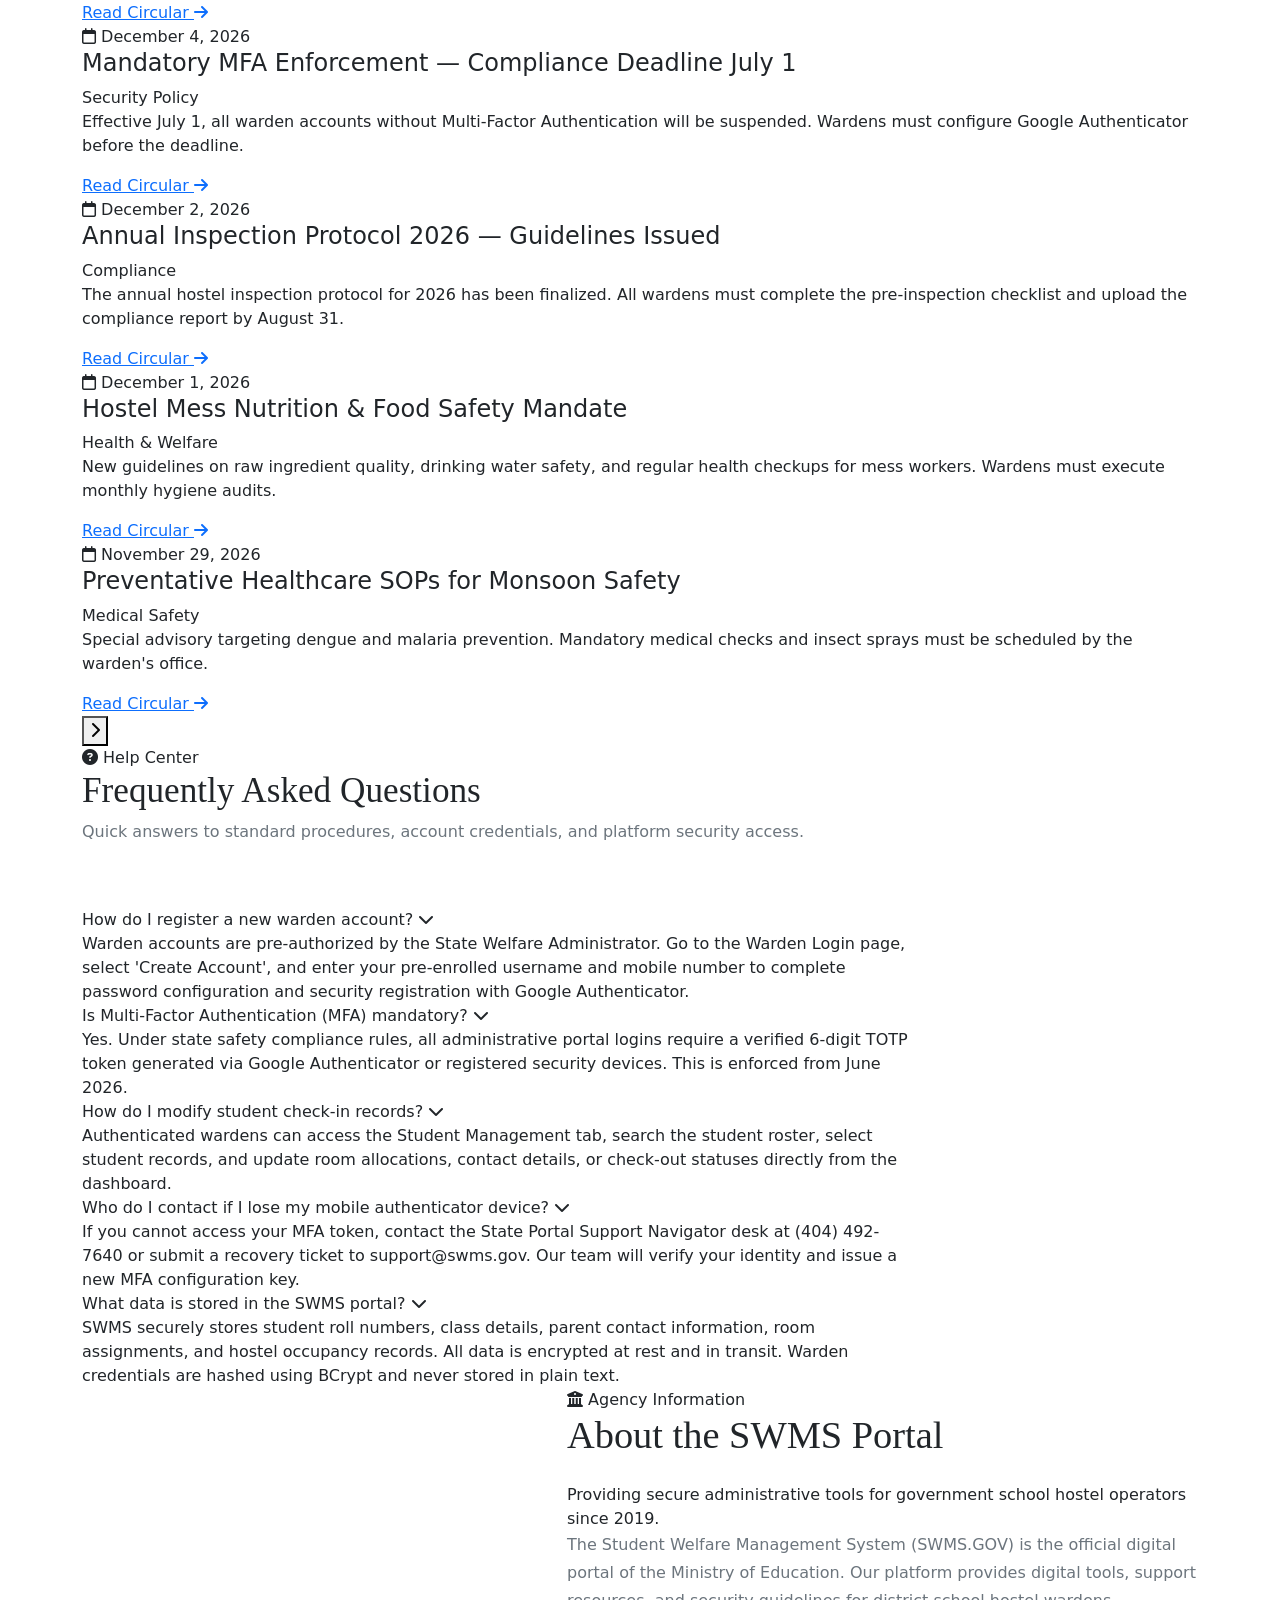
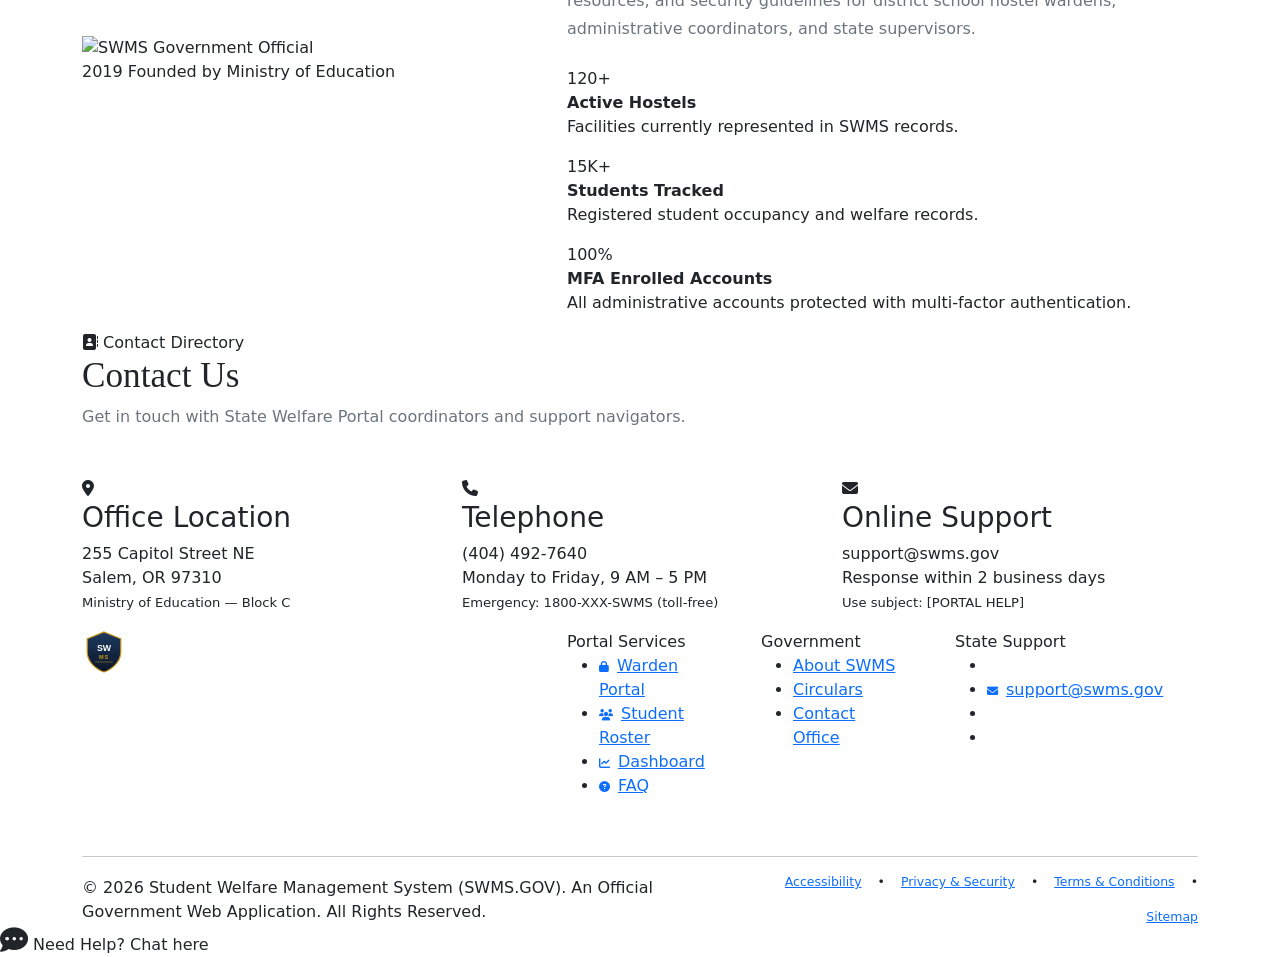
==== commit 6e7bc96a: "Fix background video embed referrerpolicy and permit public access to PWA manifest/sw" ====
--- a/src/main/resources/static/index.html
+++ b/src/main/resources/static/index.html
@@ -145,10 +145,11 @@
         <!-- Video Background -->
         <div class="hero-video-bg" aria-hidden="true">
             <iframe
-                src="https://www.youtube.com/embed/kRKQlqLI7BI?autoplay=1&mute=1&loop=1&playlist=kRKQlqLI7BI&controls=0&disablekb=1&modestbranding=1&showinfo=0&rel=0&iv_load_policy=3"
+                src="https://www.youtube.com/embed/M53zUAhiQDE?autoplay=1&mute=1&loop=1&playlist=M53zUAhiQDE&controls=0&disablekb=1&modestbranding=1&showinfo=0&rel=0&iv_load_policy=3"
                 frameborder="0"
                 allow="autoplay; encrypted-media"
                 allowfullscreen
+                referrerpolicy="strict-origin-when-cross-origin"
                 title="Background">
             </iframe>
         </div>
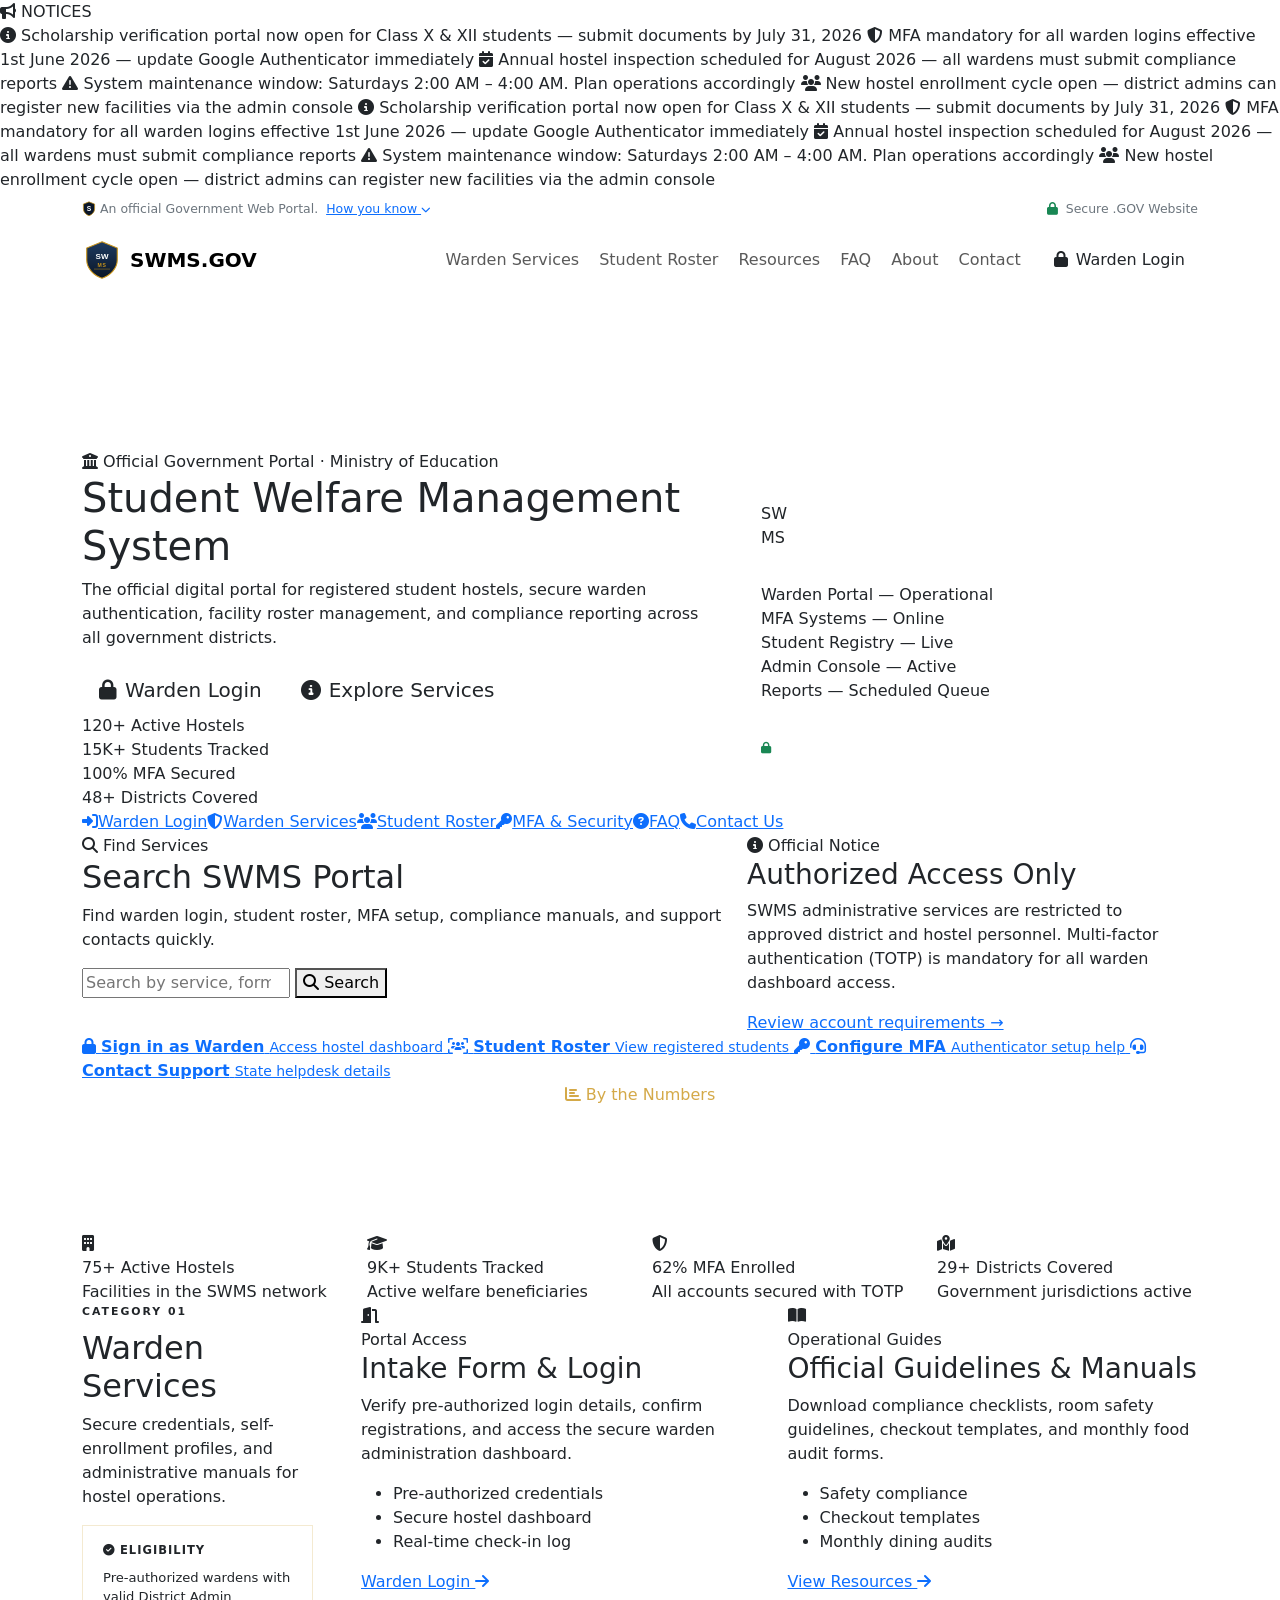
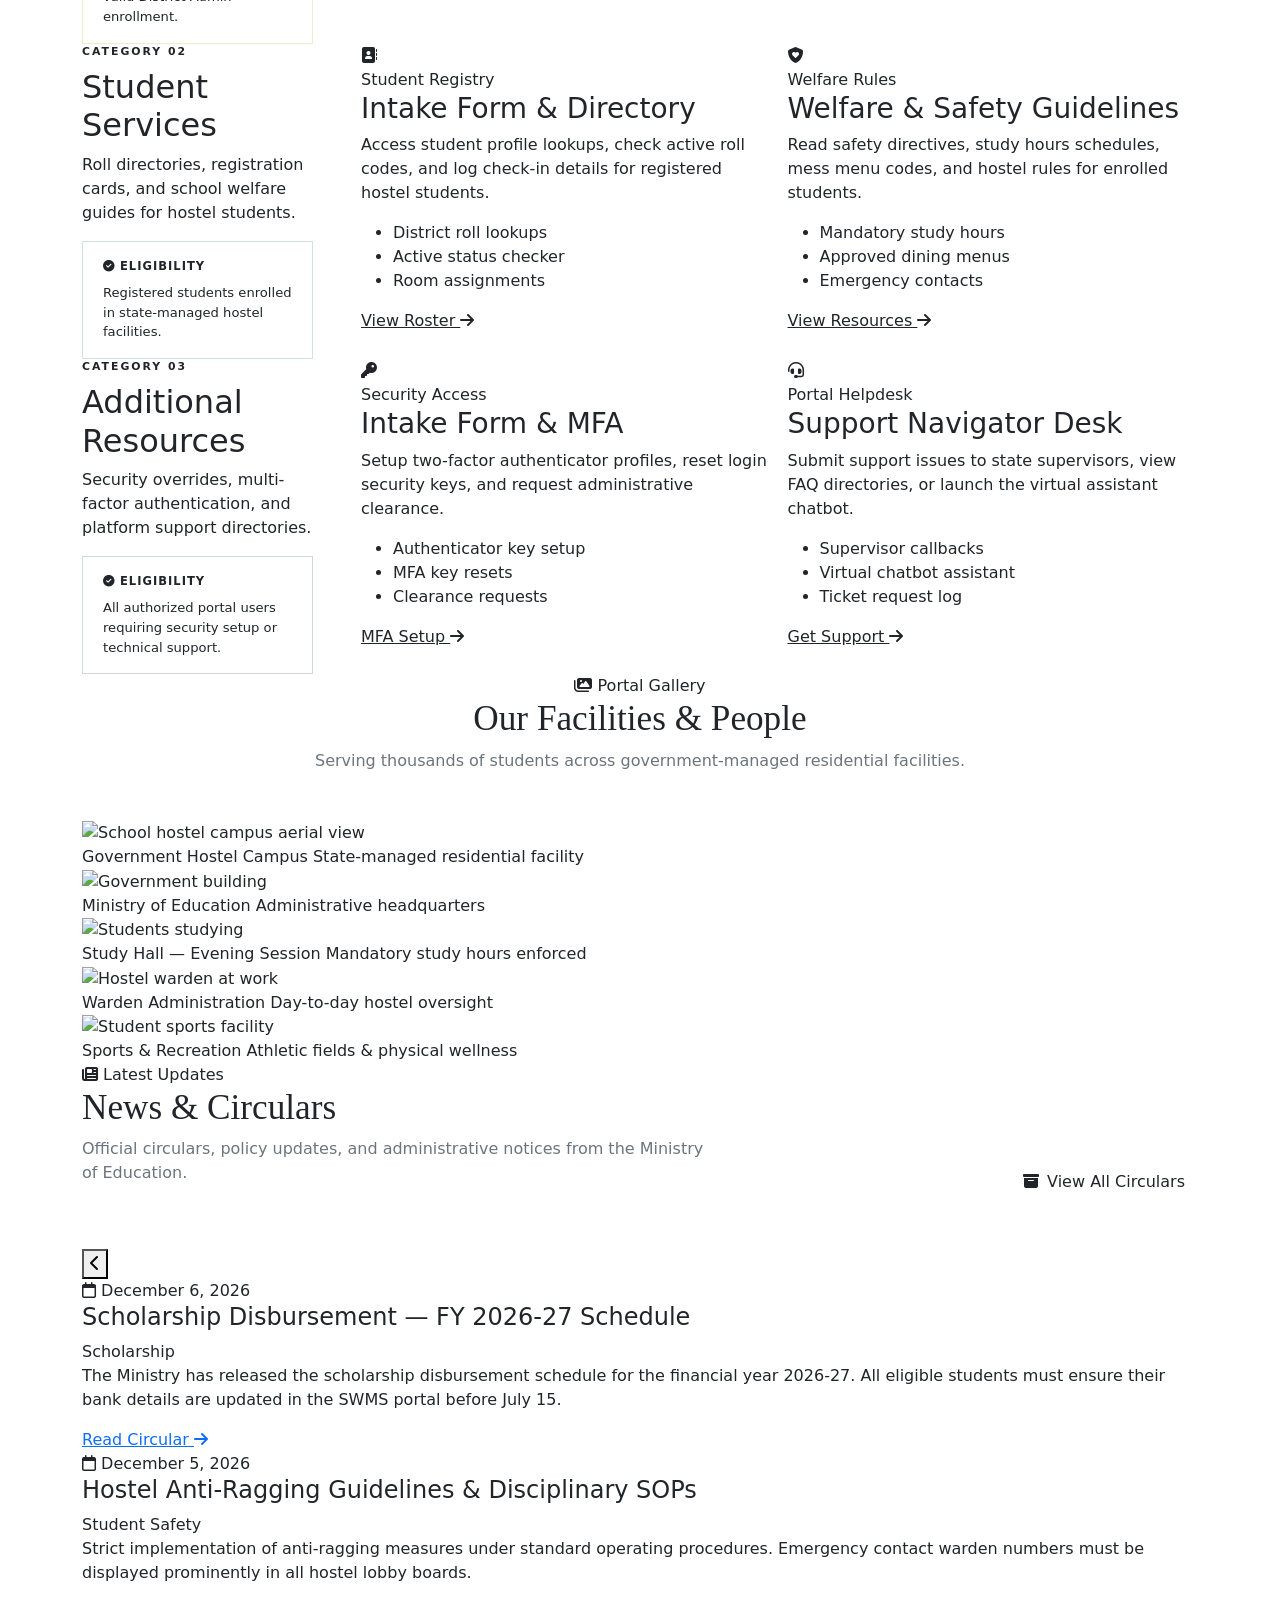
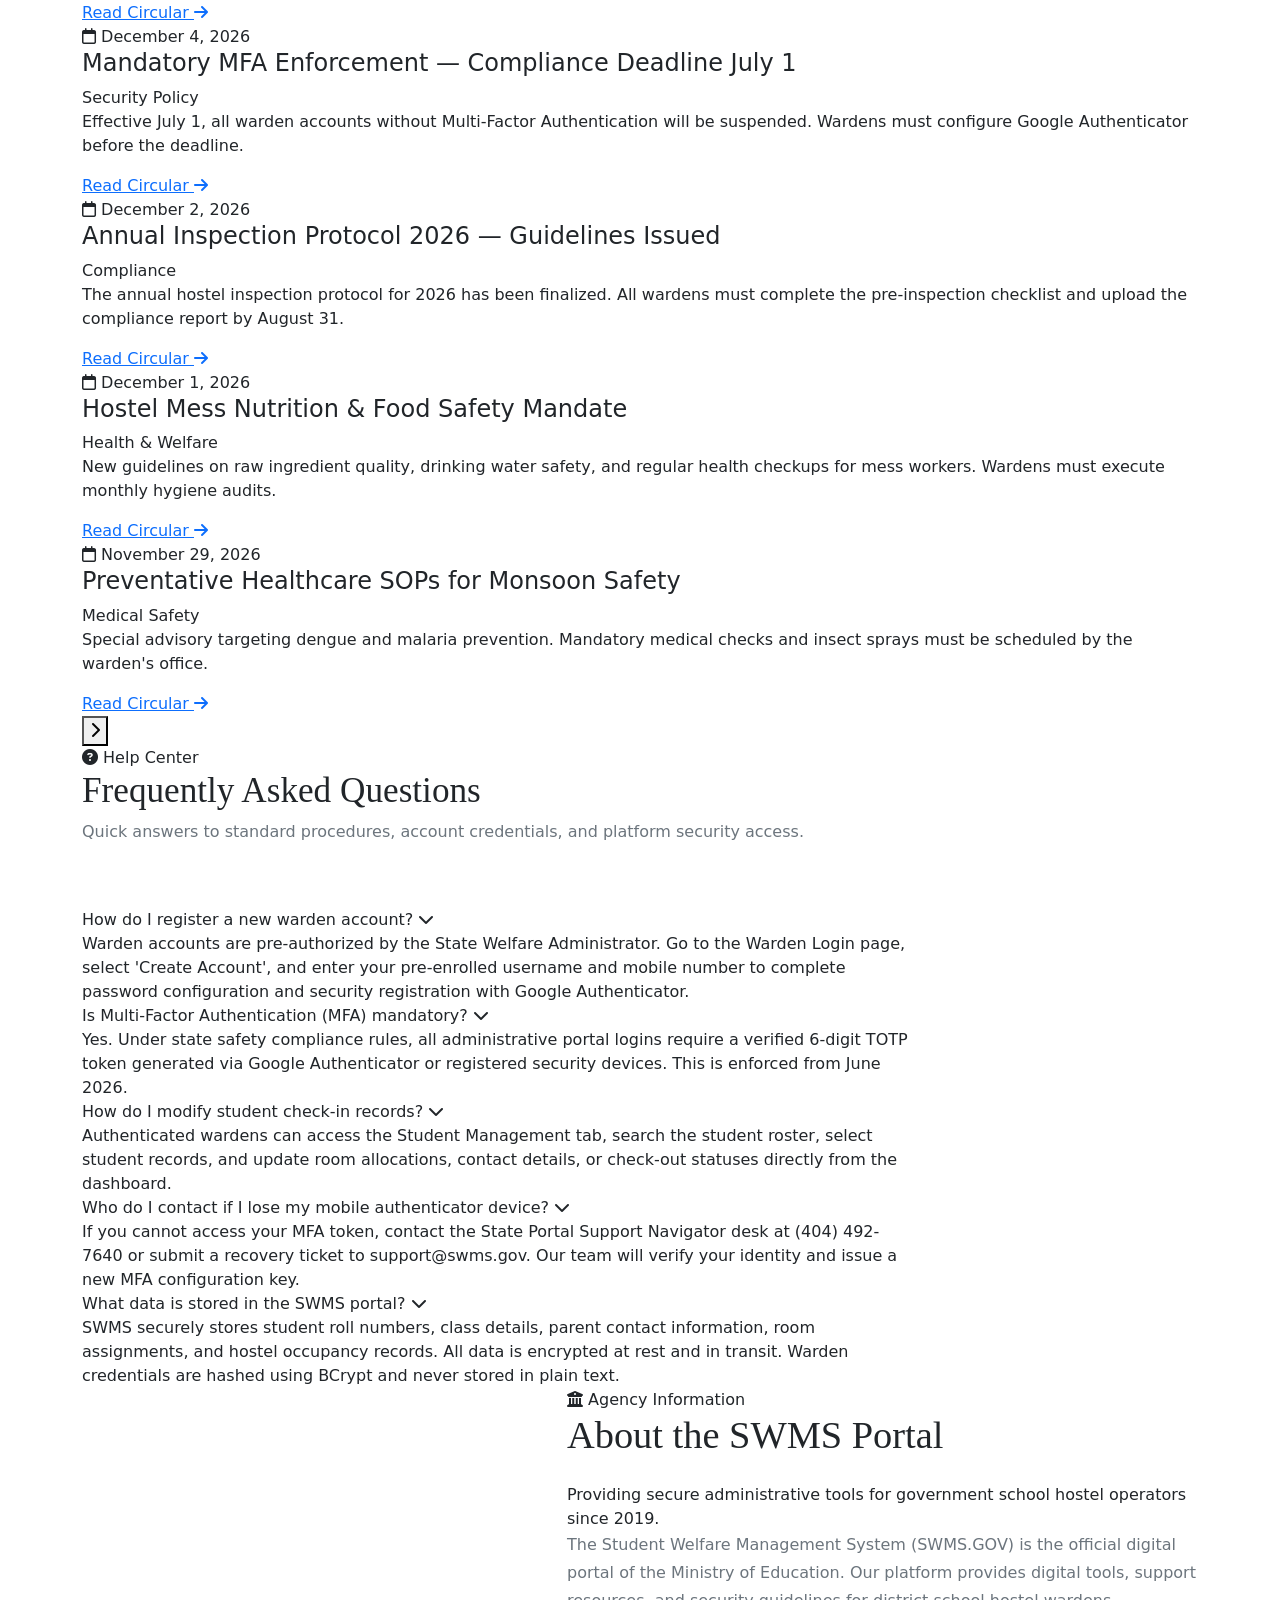
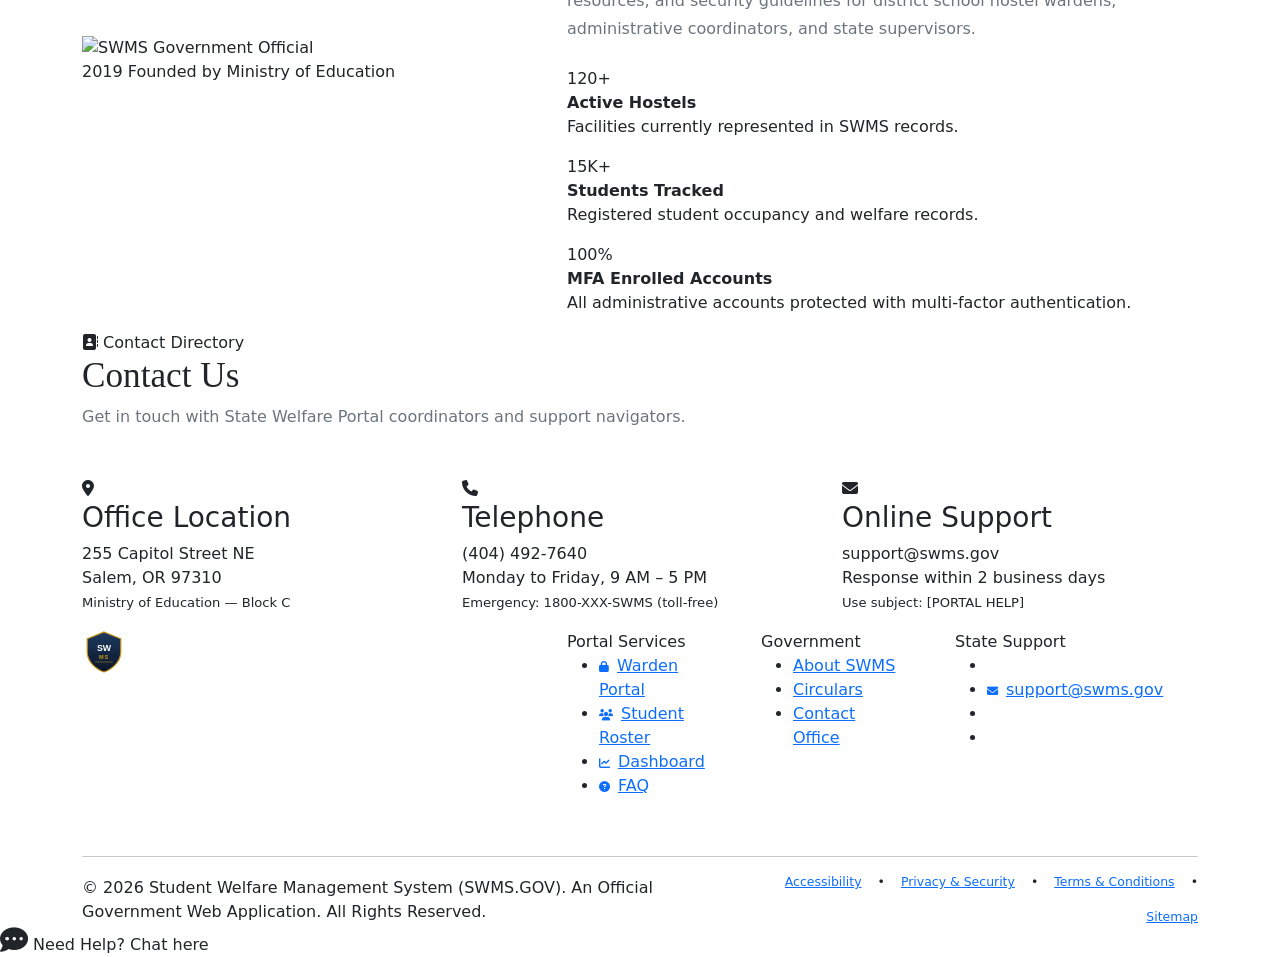
==== commit 76631f83: "Update index.html" ====
--- a/src/main/resources/static/index.html
+++ b/src/main/resources/static/index.html
@@ -145,7 +145,7 @@
         <!-- Video Background -->
         <div class="hero-video-bg" aria-hidden="true">
             <iframe
-                src="https://www.youtube.com/embed/M53zUAhiQDE?autoplay=1&mute=1&loop=1&playlist=M53zUAhiQDE&controls=0&disablekb=1&modestbranding=1&showinfo=0&rel=0&iv_load_policy=3"
+                src="https://www.youtube.com/embed/7cwUcdpUayQ?autoplay=1&mute=1&loop=1&playlist=7cwUcdpUayQ&controls=0&disablekb=1&modestbranding=1&showinfo=0&rel=0&iv_load_policy=3"
                 frameborder="0"
                 allow="autoplay; encrypted-media"
                 allowfullscreen
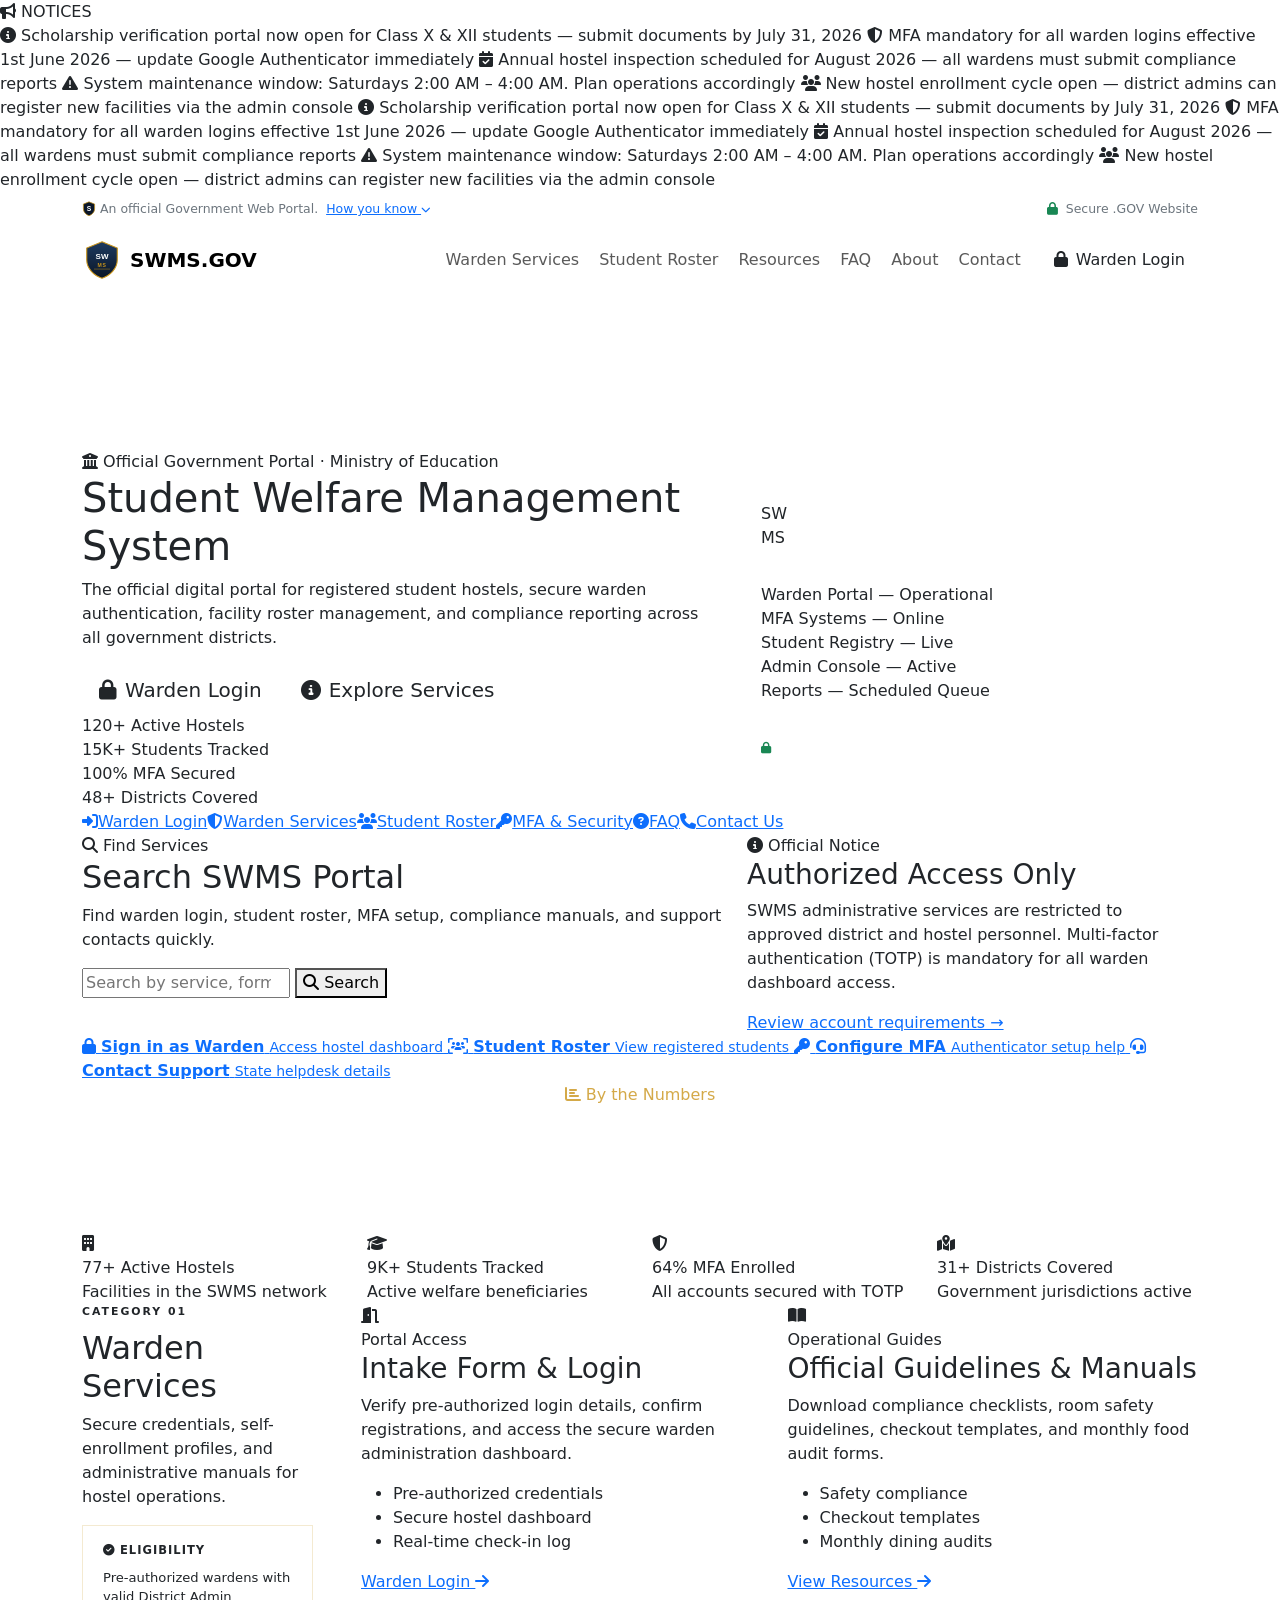
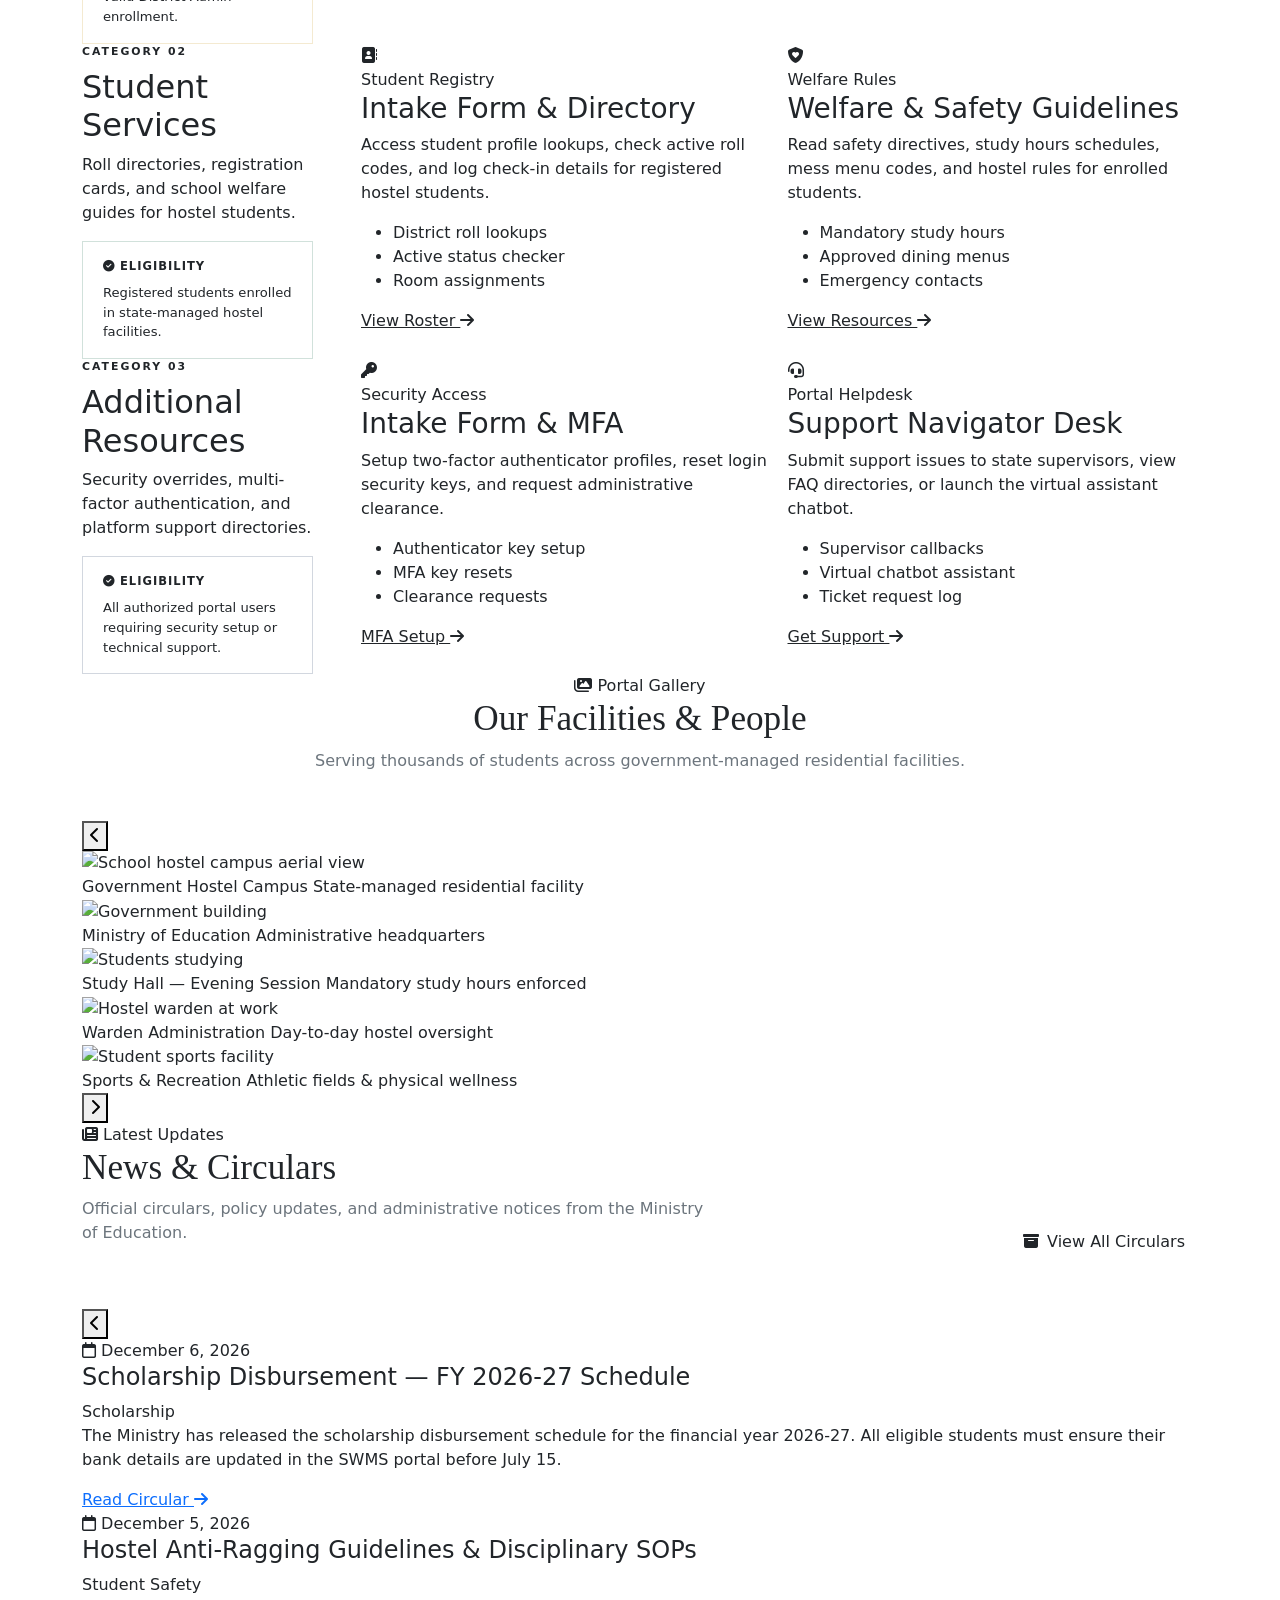
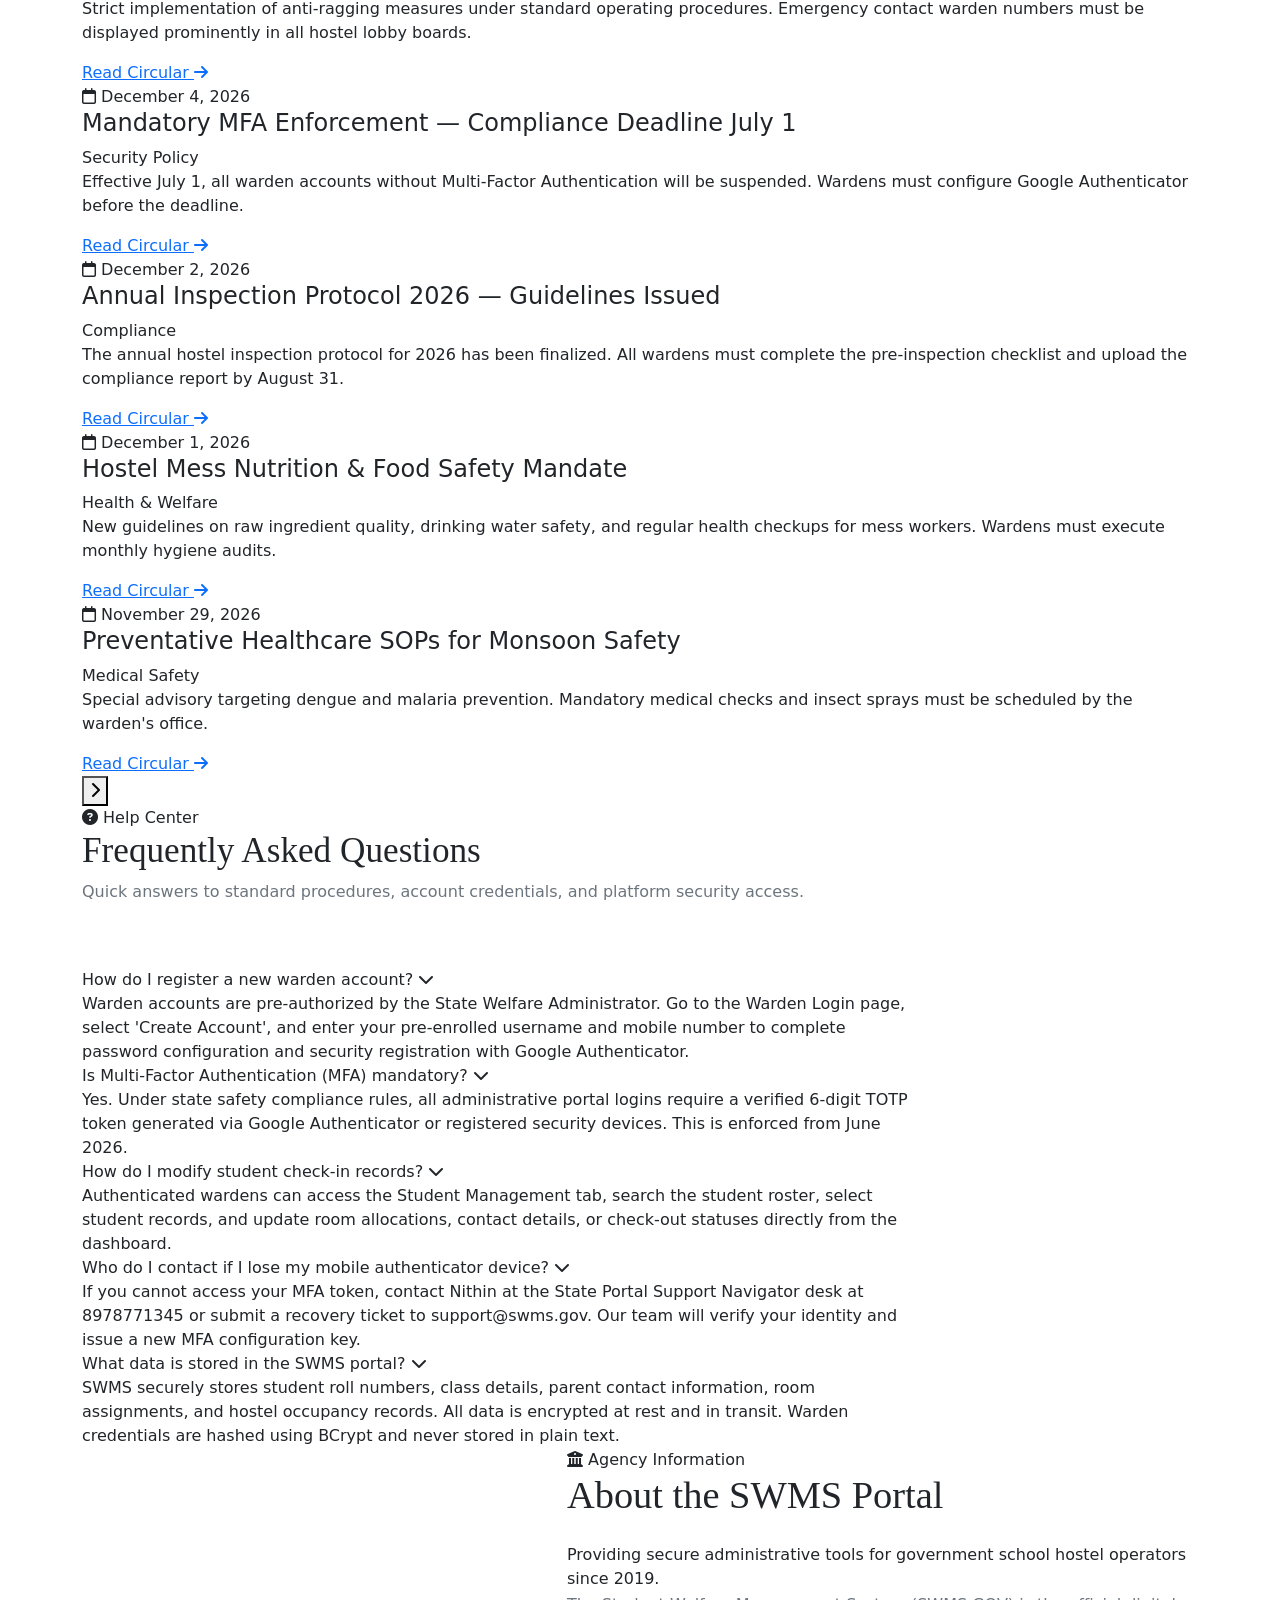
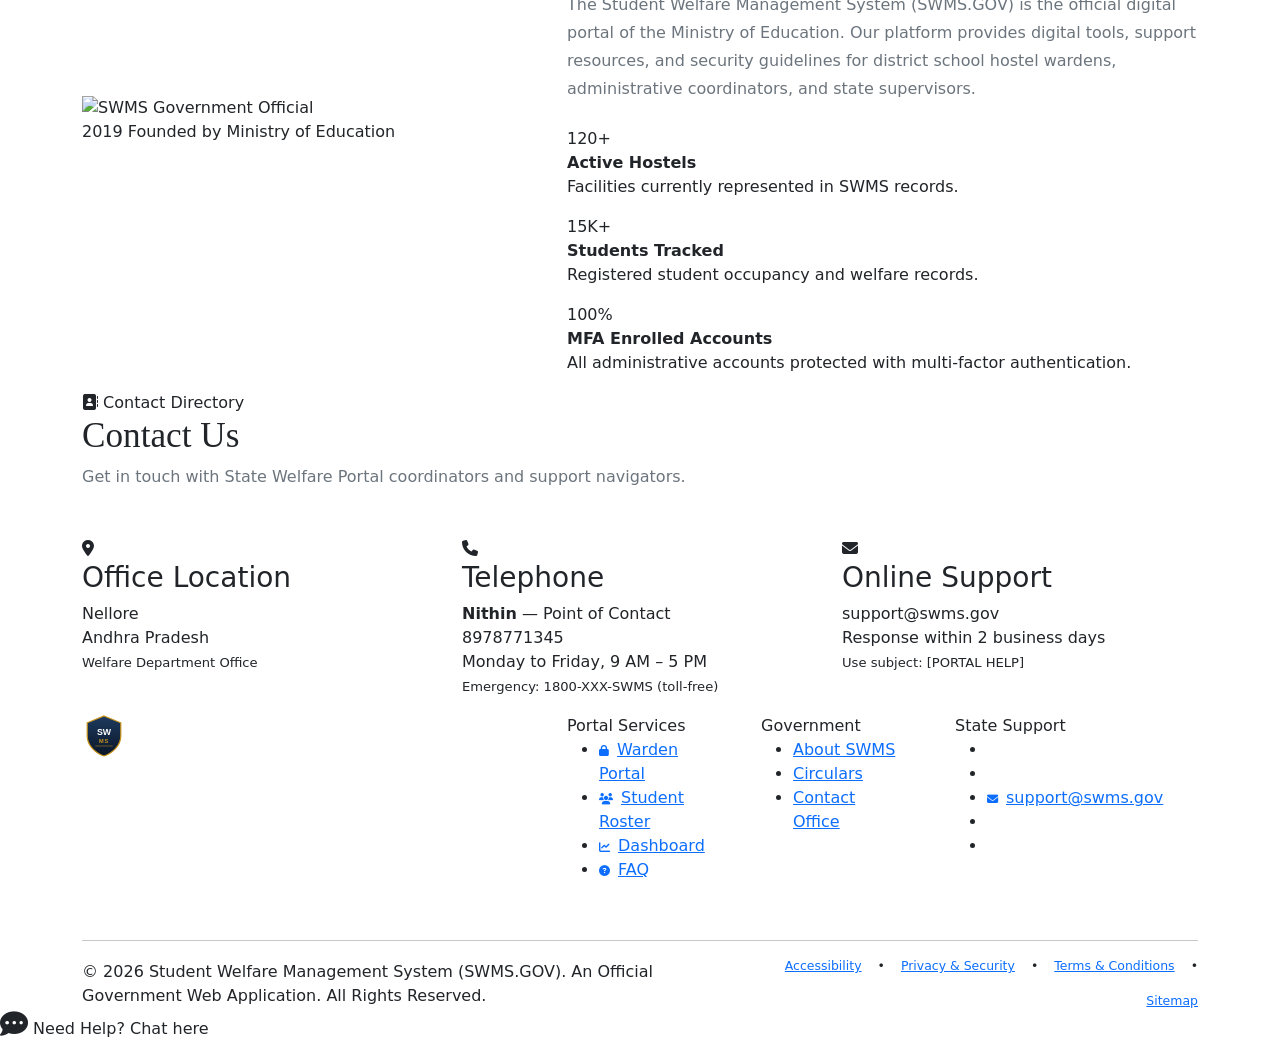
==== commit 2dccf6dd: "feat: improve mobile responsiveness, update contact info, and add gallery horizontal scroll" ====
--- a/src/main/resources/static/index.html
+++ b/src/main/resources/static/index.html
@@ -144,14 +144,9 @@
     <section class="hero-section" id="home">
         <!-- Video Background -->
         <div class="hero-video-bg" aria-hidden="true">
-            <iframe
-                src="https://www.youtube.com/embed/7cwUcdpUayQ?autoplay=1&mute=1&loop=1&playlist=7cwUcdpUayQ&controls=0&disablekb=1&modestbranding=1&showinfo=0&rel=0&iv_load_policy=3"
-                frameborder="0"
-                allow="autoplay; encrypted-media"
-                allowfullscreen
-                referrerpolicy="strict-origin-when-cross-origin"
-                title="Background">
-            </iframe>
+            <video autoplay muted loop playsinline preload="auto" poster="/assets/gov-building.png">
+                <source src="https://videos.pexels.com/video-files/36802723/36802723-uhd_2560_1440_25fps.mp4" type="video/mp4">
+            </video>
         </div>
         <div class="hero-video-overlay"></div>
 
@@ -536,52 +531,56 @@
                 <h2 style="font-family:'Playfair Display',serif; font-size:2.2rem; margin-bottom:0.5rem;">Our Facilities &amp; People</h2>
                 <p class="text-secondary">Serving thousands of students across government-managed residential facilities.</p>
             </div>
-            <div class="gallery-grid reveal">
-                <div class="gallery-item">
-                    <img src="/assets/hostel-campus.png" alt="School hostel campus aerial view">
-                    <div class="gallery-overlay">
-                        <div class="gallery-caption">
-                            Government Hostel Campus
-                            <span>State-managed residential facility</span>
-                        </div>
-                    </div>
-                </div>
-                <div class="gallery-item">
-                    <img src="/assets/gov-building.png" alt="Government building">
-                    <div class="gallery-overlay">
-                        <div class="gallery-caption">
-                            Ministry of Education
-                            <span>Administrative headquarters</span>
-                        </div>
-                    </div>
-                </div>
-                <div class="gallery-item">
-                    <img src="/assets/students-study.png" alt="Students studying">
-                    <div class="gallery-overlay">
-                        <div class="gallery-caption">
-                            Study Hall — Evening Session
-                            <span>Mandatory study hours enforced</span>
-                        </div>
-                    </div>
-                </div>
-                <div class="gallery-item">
-                    <img src="/assets/warden-official.png" alt="Hostel warden at work">
-                    <div class="gallery-overlay">
-                        <div class="gallery-caption">
-                            Warden Administration
-                            <span>Day-to-day hostel oversight</span>
-                        </div>
-                    </div>
-                </div>
-                <div class="gallery-item">
-                    <img src="/assets/sports-field.png" alt="Student sports facility">
-                    <div class="gallery-overlay">
-                        <div class="gallery-caption">
-                            Sports &amp; Recreation
-                            <span>Athletic fields &amp; physical wellness</span>
-                        </div>
-                    </div>
-                </div>
+            <div class="gallery-carousel-outer reveal">
+                <button type="button" class="gallery-scroll-btn gallery-scroll-left" onclick="scrollGallery('left')" aria-label="Scroll gallery left"><i class="fa-solid fa-chevron-left"></i></button>
+                <div class="gallery-grid" id="gallery-scroll-container">
+                    <div class="gallery-item">
+                        <img src="/assets/hostel-campus.png" alt="School hostel campus aerial view">
+                        <div class="gallery-overlay">
+                            <div class="gallery-caption">
+                                Government Hostel Campus
+                                <span>State-managed residential facility</span>
+                            </div>
+                        </div>
+                    </div>
+                    <div class="gallery-item">
+                        <img src="/assets/gov-building.png" alt="Government building">
+                        <div class="gallery-overlay">
+                            <div class="gallery-caption">
+                                Ministry of Education
+                                <span>Administrative headquarters</span>
+                            </div>
+                        </div>
+                    </div>
+                    <div class="gallery-item">
+                        <img src="/assets/students-study.png" alt="Students studying">
+                        <div class="gallery-overlay">
+                            <div class="gallery-caption">
+                                Study Hall — Evening Session
+                                <span>Mandatory study hours enforced</span>
+                            </div>
+                        </div>
+                    </div>
+                    <div class="gallery-item">
+                        <img src="/assets/warden-official.png" alt="Hostel warden at work">
+                        <div class="gallery-overlay">
+                            <div class="gallery-caption">
+                                Warden Administration
+                                <span>Day-to-day hostel oversight</span>
+                            </div>
+                        </div>
+                    </div>
+                    <div class="gallery-item">
+                        <img src="/assets/sports-field.png" alt="Student sports facility">
+                        <div class="gallery-overlay">
+                            <div class="gallery-caption">
+                                Sports &amp; Recreation
+                                <span>Athletic fields &amp; physical wellness</span>
+                            </div>
+                        </div>
+                    </div>
+                </div>
+                <button type="button" class="gallery-scroll-btn gallery-scroll-right" onclick="scrollGallery('right')" aria-label="Scroll gallery right"><i class="fa-solid fa-chevron-right"></i></button>
             </div>
         </div>
     </section>
@@ -660,7 +659,7 @@
                             <i class="fa-solid fa-chevron-down faq-icon"></i>
                         </div>
                         <div class="faq-answer">
-                            If you cannot access your MFA token, contact the State Portal Support Navigator desk at (404) 492-7640 or submit a recovery ticket to support@swms.gov. Our team will verify your identity and issue a new MFA configuration key.
+                             If you cannot access your MFA token, contact Nithin at the State Portal Support Navigator desk at 8978771345 or submit a recovery ticket to support@swms.gov. Our team will verify your identity and issue a new MFA configuration key.
                         </div>
                     </div>
                     <div class="faq-item reveal reveal-delay-4" onclick="toggleFaq(this)">
@@ -744,14 +743,14 @@
                     <div class="contact-info-box reveal reveal-delay-1">
                         <i class="fa-solid fa-location-dot"></i>
                         <h3>Office Location</h3>
-                        <p>255 Capitol Street NE<br>Salem, OR 97310<br><span style="font-size:0.82rem; color:var(--text-muted);">Ministry of Education — Block C</span></p>
+                        <p>Nellore<br>Andhra Pradesh<br><span style="font-size:0.82rem; color:var(--text-muted);">Welfare Department Office</span></p>
                     </div>
                 </div>
                 <div class="col-md-4">
                     <div class="contact-info-box reveal reveal-delay-2">
                         <i class="fa-solid fa-phone"></i>
                         <h3>Telephone</h3>
-                        <p>(404) 492-7640<br>Monday to Friday, 9 AM – 5 PM<br><span style="font-size:0.82rem; color:var(--text-muted);">Emergency: 1800-XXX-SWMS (toll-free)</span></p>
+                        <p><strong>Nithin</strong> — Point of Contact<br>8978771345<br>Monday to Friday, 9 AM – 5 PM<br><span style="font-size:0.82rem; color:var(--text-muted);">Emergency: 1800-XXX-SWMS (toll-free)</span></p>
                     </div>
                 </div>
                 <div class="col-md-4">
@@ -823,7 +822,8 @@
                 <div class="col-lg-3 col-md-6">
                     <div class="footer-title">State Support</div>
                     <ul class="footer-links">
-                        <li><span style="color:rgba(255,255,255,0.4);font-size:0.85rem;"><i class="fa-solid fa-phone me-2" style="font-size:0.7rem;"></i>(404) 492-7640</span></li>
+                        <li><span style="color:rgba(255,255,255,0.4);font-size:0.85rem;"><i class="fa-solid fa-user me-2" style="font-size:0.7rem;"></i>Nithin (Point of Contact)</span></li>
+                        <li><span style="color:rgba(255,255,255,0.4);font-size:0.85rem;"><i class="fa-solid fa-phone me-2" style="font-size:0.7rem;"></i>8978771345</span></li>
                         <li><a href="mailto:support@swms.gov"><i class="fa-solid fa-envelope me-2" style="font-size:0.7rem;"></i>support@swms.gov</a></li>
                         <li><span style="color:rgba(255,255,255,0.4);font-size:0.85rem;"><i class="fa-solid fa-clock me-2" style="font-size:0.7rem;"></i>Mon–Fri, 9am–5pm</span></li>
                         <li><span style="color:rgba(255,255,255,0.4);font-size:0.85rem;"><i class="fa-solid fa-headset me-2" style="font-size:0.7rem;"></i>1800-XXX-SWMS (toll-free)</span></li>
@@ -1084,7 +1084,7 @@
                 } else if (optionText.includes('MFA')) {
                     reply = `Set up your MFA by going to the Warden Login screen and clicking 'Configure MFA' to scan your authenticator QR code.`;
                 } else {
-                    reply = `Please review our FAQ section or call (404) 492-7640 to speak with a portal navigator.`;
+                    reply = `Please review our FAQ section or call 8978771345 (Nithin) to speak with a portal navigator.`;
                 }
                 addMessage(reply, 'bot-message');
             }, 700);
@@ -1117,7 +1117,7 @@
                 } else if (q.includes('hello') || q.includes('hi') || q.includes('help')) {
                     reply = `Hello! I'm the SWMS support bot. How can I help you today?`;
                 } else {
-                    reply = `For assistance, please call <strong>(404) 492-7640</strong> or email <strong>support@swms.gov</strong>.`;
+                    reply = `For assistance, please call Nithin at <strong>8978771345</strong> or email <strong>support@swms.gov</strong>.`;
                 }
                 addMessage(reply, 'bot-message');
             }, 700);
@@ -1276,6 +1276,18 @@
 
         // Render circulars initially
         renderCirculars();
+
+        // Gallery horizontal scroll
+        function scrollGallery(direction) {
+            const container = document.getElementById('gallery-scroll-container');
+            if (!container) return;
+            const scrollAmount = 320;
+            if (direction === 'left') {
+                container.scrollBy({ left: -scrollAmount, behavior: 'smooth' });
+            } else {
+                container.scrollBy({ left: scrollAmount, behavior: 'smooth' });
+            }
+        }
     </script>
 
 </body>
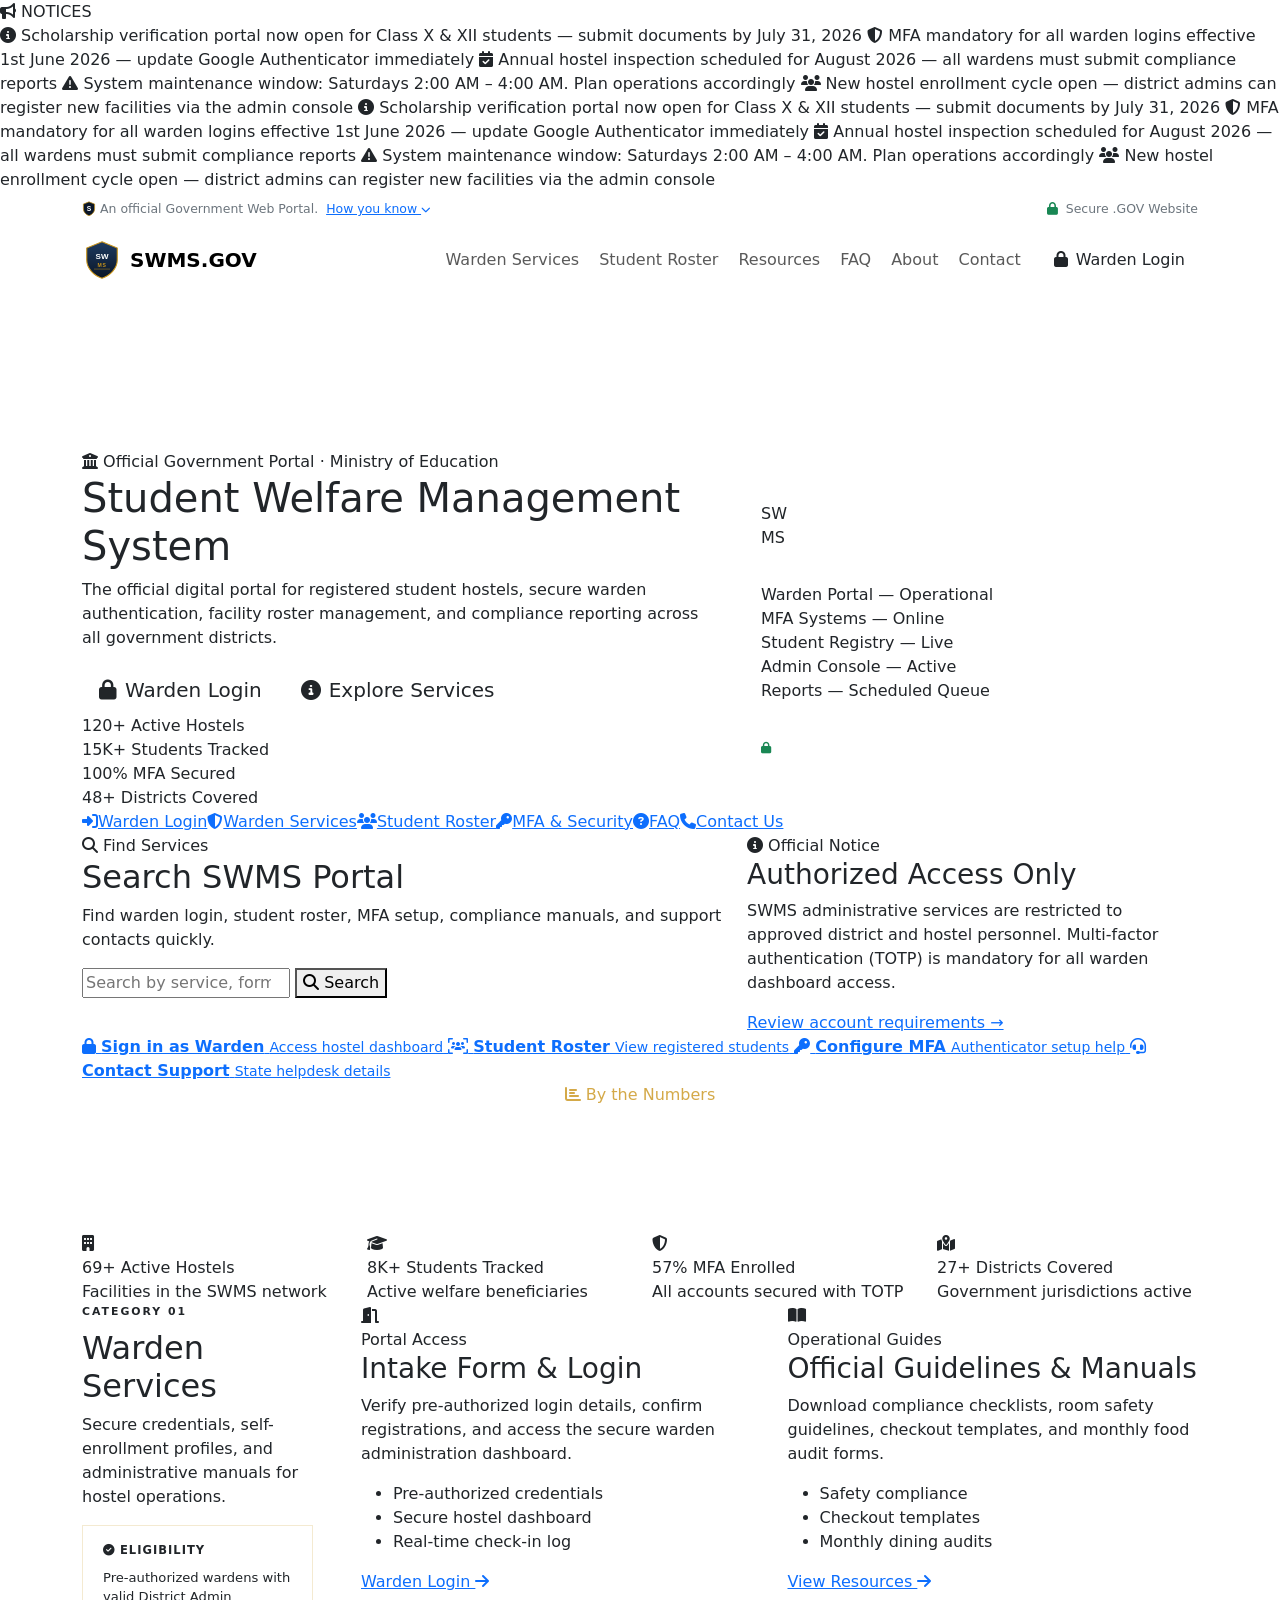
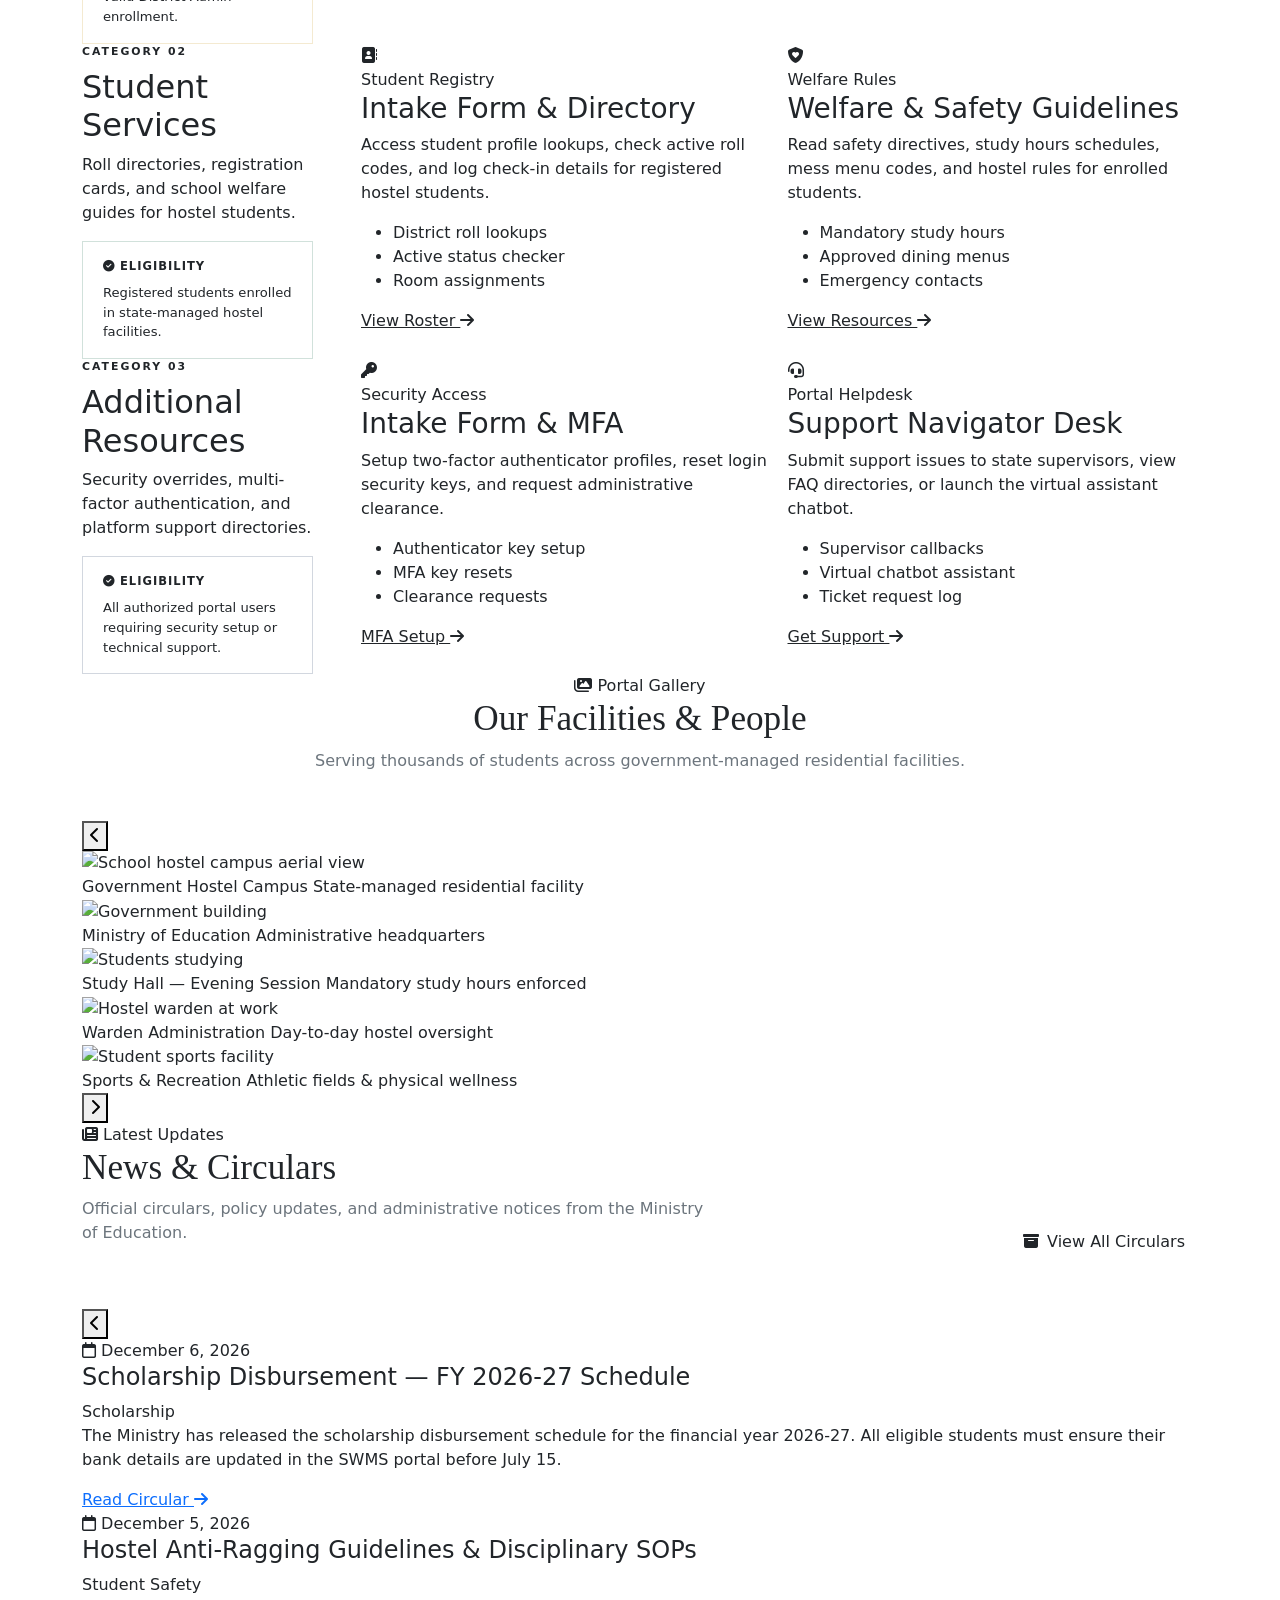
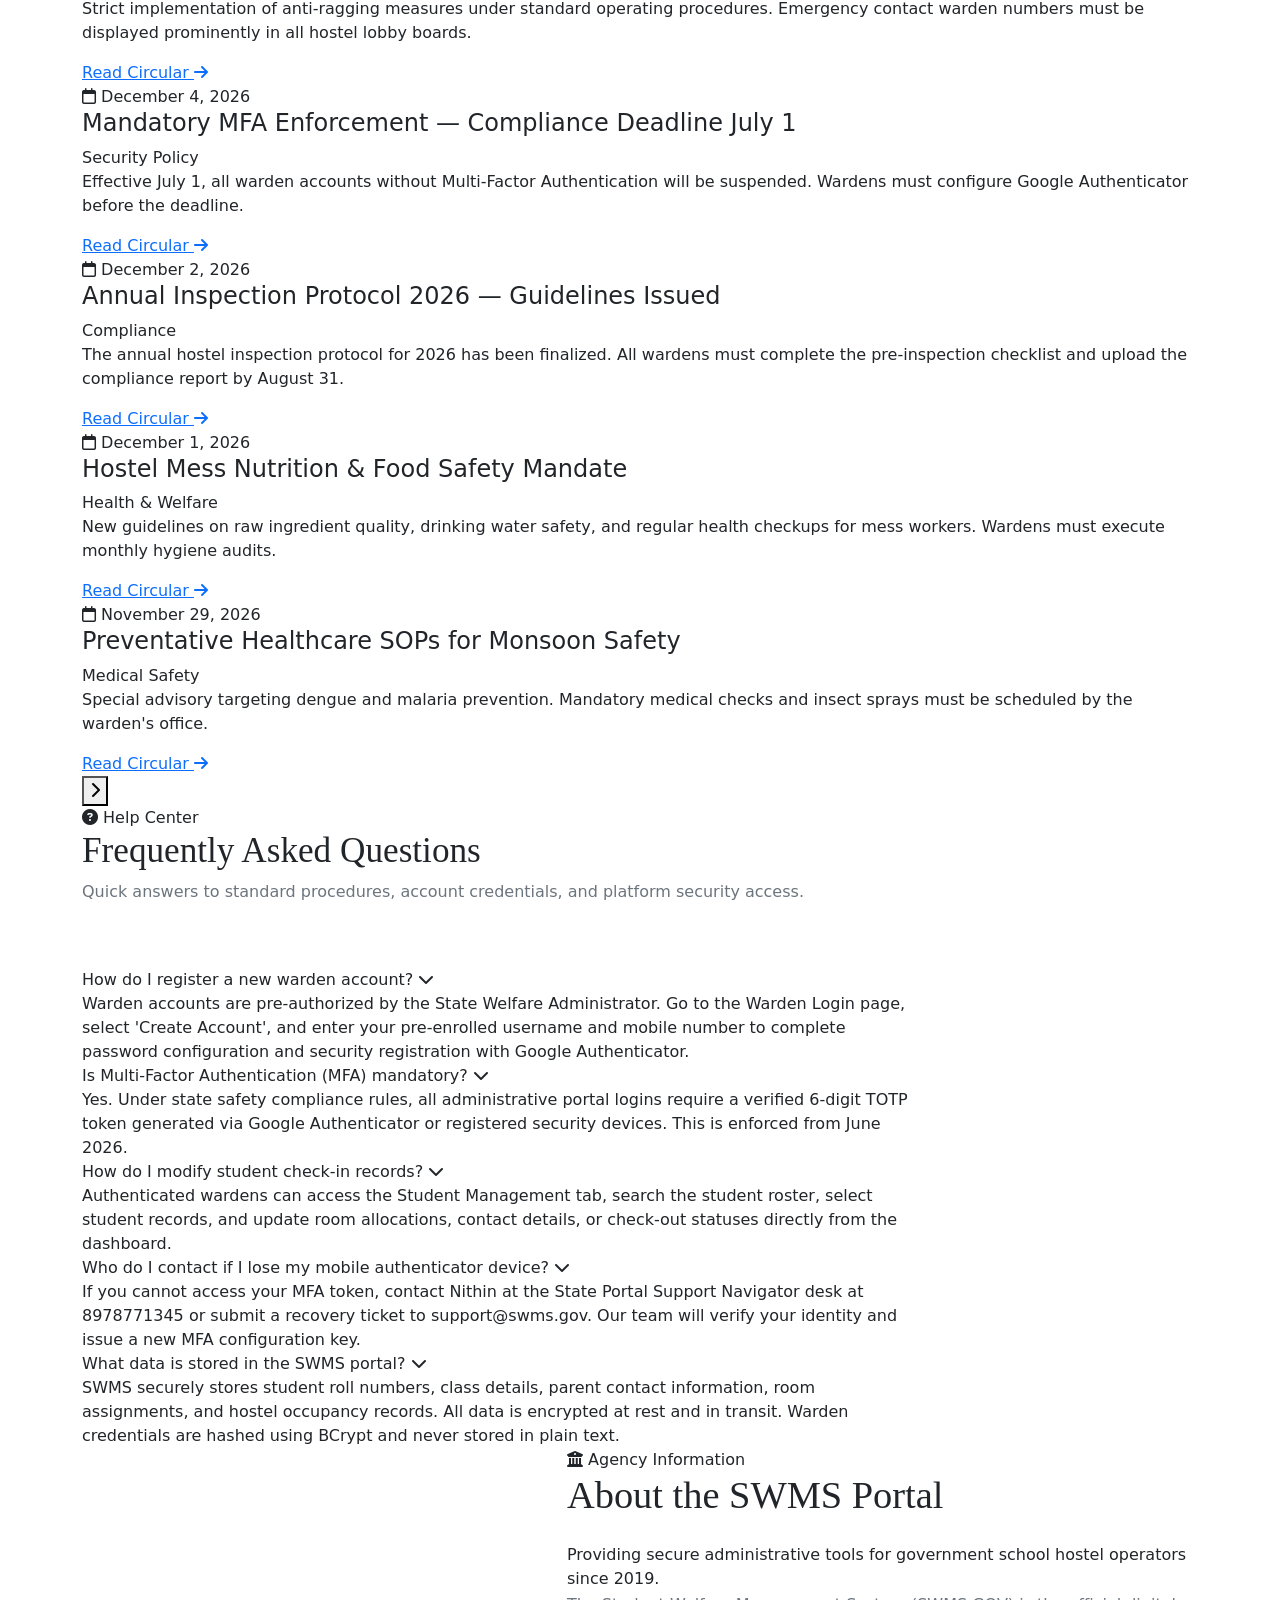
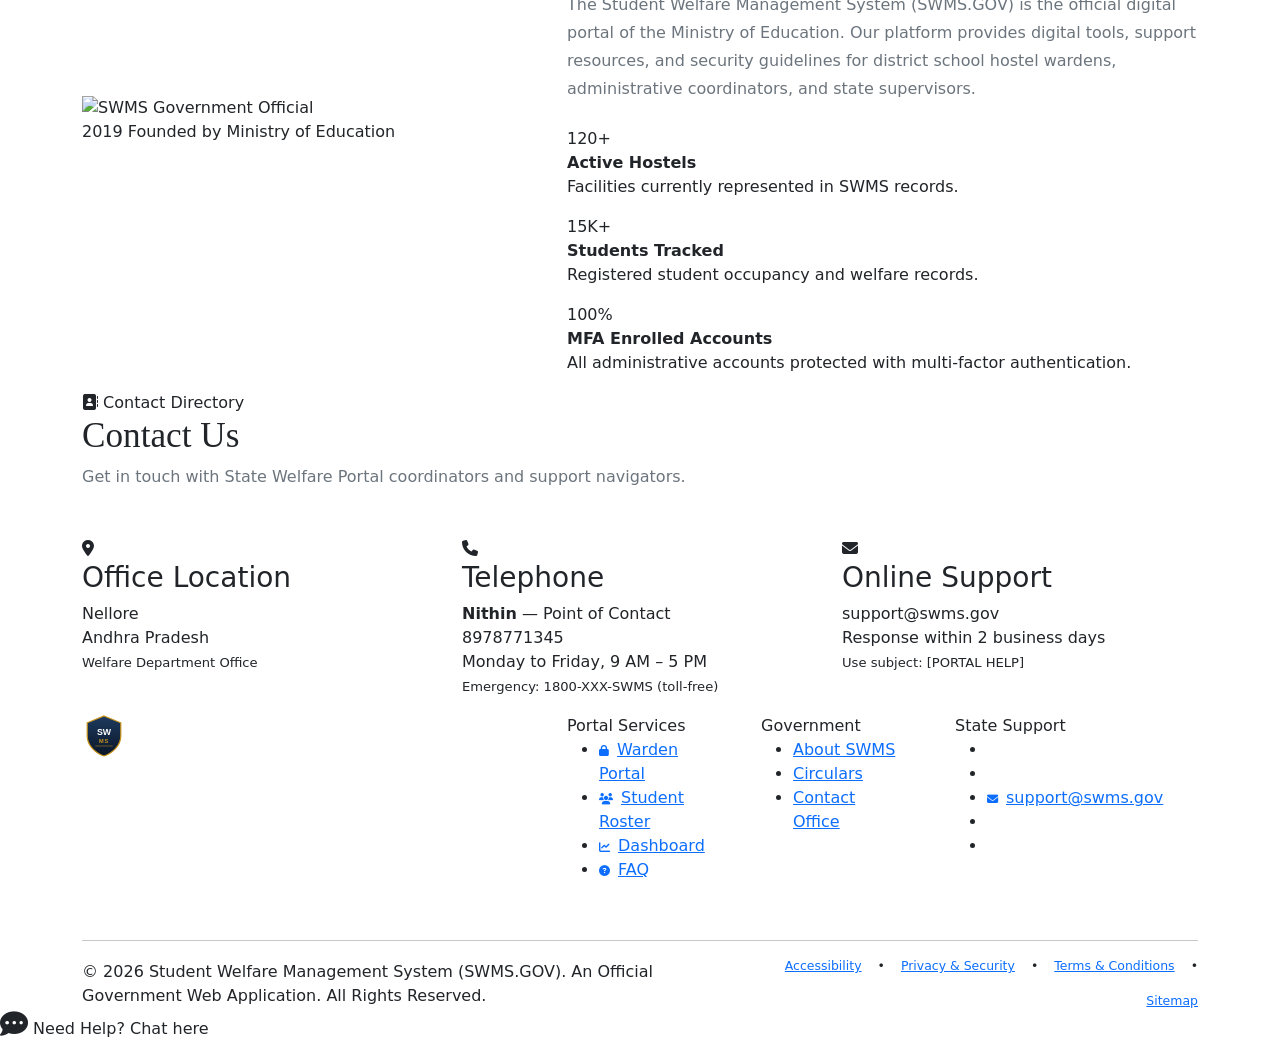
==== commit f6ba7884: "feat: smart chatbot with concern submission flow and conversational AI responses" ====
--- a/src/main/resources/static/index.html
+++ b/src/main/resources/static/index.html
@@ -876,18 +876,19 @@
         </div>
         <div class="chatbot-messages" id="chat-messages-container">
             <div class="message-bubble bot-message">
-                Hello! Welcome to SWMS support. I can help guide you to the correct tools. Please select an option:
+                👋 Hello! I'm the <strong>SWMS Support Assistant</strong>. I'm here to help with hostel concerns, student issues, or portal guidance. What can I do for you today?
                 <div class="chatbot-options">
-                    <button class="btn" onclick="sendOptionQuery('Warden Login Portal')">Warden Login Portal</button>
-                    <button class="btn" onclick="sendOptionQuery('Student Occupancy Roster')">Student Occupancy Roster</button>
-                    <button class="btn" onclick="sendOptionQuery('Setup MFA Authenticator')">Setup MFA Authenticator</button>
-                    <button class="btn" onclick="sendOptionQuery('FAQ &amp; Support Directory')">FAQ &amp; Support Directory</button>
+                    <button class="btn" onclick="sendOptionQuery('Submit a Concern')">📝 Submit a Concern</button>
+                    <button class="btn" onclick="sendOptionQuery('Warden Login Portal')">🔐 Warden Login Portal</button>
+                    <button class="btn" onclick="sendOptionQuery('Student Occupancy Roster')">🎓 Student Roster</button>
+                    <button class="btn" onclick="sendOptionQuery('Setup MFA Authenticator')">🔑 Setup MFA</button>
+                    <button class="btn" onclick="sendOptionQuery('FAQ & Support Directory')">❓ FAQ & Support</button>
                 </div>
             </div>
         </div>
         <div class="chatbot-input-container">
             <div class="input-group">
-                <input type="text" id="chat-user-input" class="form-control form-control-sm border-end-0" placeholder="Type a message…" onkeypress="handleChatKeyPress(event)">
+                <input type="text" id="chat-user-input" class="form-control form-control-sm border-end-0" placeholder="Type your concern or message…" onkeypress="handleChatKeyPress(event)">
                 <button class="btn btn-outline-secondary border-start-0" type="button" onclick="sendMessage()"><i class="fa-solid fa-paper-plane" style="color:var(--navy-light);"></i></button>
             </div>
         </div>
@@ -1068,6 +1069,10 @@
         }
 
         // ─── Chatbot ─────────────────────────────────────────────────
+        // State machine for multi-step concern submission
+        let chatState = 'idle'; // idle | concern_name | concern_room | concern_desc | concern_confirm
+        let concernData = {};
+
         function toggleChatbot() {
             const chatWin = document.getElementById('swms-chatbot-window');
             chatWin.classList.toggle('d-none');
@@ -1076,18 +1081,40 @@
         function sendOptionQuery(optionText) {
             addMessage(optionText, 'user-message');
             setTimeout(() => {
-                let reply = '';
-                if (optionText.includes('Warden Login')) {
-                    reply = `To log in as a registered warden, go to <a href='/warden/login.html' class='text-decoration-underline fw-bold'>Warden Login</a> directly.`;
+                if (optionText.includes('Submit a Concern')) {
+                    chatState = 'concern_name';
+                    concernData = {};
+                    addBotMessage(`Sure! I'll help you submit your concern to the hostel administration. 📋<br><br>First, please tell me your <strong>full name</strong>:`);
+                } else if (optionText.includes('Warden Login')) {
+                    addBotMessage(`To access the warden portal, click below to go to the secure login page. You'll need your registered credentials.<br><br><a href='/warden/login.html' class='btn btn-sm btn-primary mt-2'>🔐 Open Warden Login</a>`);
                 } else if (optionText.includes('Roster')) {
-                    reply = `The active student registry is under Student Services. Open it at <a href='/students.html' class='text-decoration-underline fw-bold'>View Roster</a>.`;
+                    addBotMessage(`The student occupancy roster shows all registered students and their room allocations.<br><br><a href='/students.html' class='btn btn-sm btn-primary mt-2'>🎓 View Student Roster</a>`);
                 } else if (optionText.includes('MFA')) {
-                    reply = `Set up your MFA by going to the Warden Login screen and clicking 'Configure MFA' to scan your authenticator QR code.`;
+                    addBotMessage(`To set up MFA (Multi-Factor Authentication):<br><ol style='margin:0.5rem 0 0 1rem;padding:0'><li>Go to Warden Login page</li><li>Click <strong>'Configure MFA'</strong></li><li>Scan the QR code with Google Authenticator or Authy</li><li>Enter the 6-digit code to verify</li></ol><br>Need more help? Call <strong>8978771345</strong> (Nithin).`);
+                } else if (optionText.includes('FAQ')) {
+                    addBotMessage(`Here are some quick answers:<br><br>🔸 <strong>Login issues?</strong> — Reset credentials via Warden Login page.<br>🔸 <strong>Student not found?</strong> — Check spelling or contact your hostel warden.<br>🔸 <strong>Room allocation?</strong> — View via Student Roster.<br>🔸 <strong>Technical issues?</strong> — Call <strong>8978771345</strong> (Nithin).<br><br>Want to scroll to our FAQ section? <a href='#faq' class='fw-bold'>Go to FAQ ↓</a>`);
                 } else {
-                    reply = `Please review our FAQ section or call 8978771345 (Nithin) to speak with a portal navigator.`;
+                    addBotMessage(`I'm not sure about that. Can I help you with something else? Type your query or <a href='#' onclick="event.preventDefault(); document.getElementById('chat-messages-container').innerHTML=''; initChatbot();" class='fw-bold'>start over</a>.`);
                 }
-                addMessage(reply, 'bot-message');
             }, 700);
+        }
+
+        function initChatbot() {
+            chatState = 'idle';
+            concernData = {};
+            const container = document.getElementById('chat-messages-container');
+            const bubble = document.createElement('div');
+            bubble.className = 'message-bubble bot-message';
+            bubble.innerHTML = `👋 Hello! I'm the <strong>SWMS Support Assistant</strong>. What can I do for you today?
+                <div class="chatbot-options">
+                    <button class="btn" onclick="sendOptionQuery('Submit a Concern')">📝 Submit a Concern</button>
+                    <button class="btn" onclick="sendOptionQuery('Warden Login Portal')">🔐 Warden Login Portal</button>
+                    <button class="btn" onclick="sendOptionQuery('Student Occupancy Roster')">🎓 Student Roster</button>
+                    <button class="btn" onclick="sendOptionQuery('Setup MFA Authenticator')">🔑 Setup MFA</button>
+                    <button class="btn" onclick="sendOptionQuery('FAQ & Support Directory')">❓ FAQ & Support</button>
+                </div>`;
+            container.appendChild(bubble);
+            container.scrollTop = container.scrollHeight;
         }
 
         function addMessage(text, cls) {
@@ -1099,27 +1126,106 @@
             container.scrollTop = container.scrollHeight;
         }
 
+        function addBotMessage(html) {
+            addMessage(html, 'bot-message');
+        }
+
         function sendMessage() {
             const input = document.getElementById('chat-user-input');
             const text = input.value.trim();
             if (!text) return;
             addMessage(text, 'user-message');
             input.value = '';
+
             setTimeout(() => {
+                // ── Concern submission flow ──
+                if (chatState === 'concern_name') {
+                    concernData.name = text;
+                    chatState = 'concern_room';
+                    addBotMessage(`Thanks, <strong>${escapeHtml(text)}</strong>! 👍<br><br>What is your <strong>room number or hostel block</strong>?`);
+                    return;
+                }
+                if (chatState === 'concern_room') {
+                    concernData.room = text;
+                    chatState = 'concern_desc';
+                    addBotMessage(`Got it — Room/Block: <strong>${escapeHtml(text)}</strong>.<br><br>Now please describe your <strong>concern or complaint</strong> in detail. I'm listening:`);
+                    return;
+                }
+                if (chatState === 'concern_desc') {
+                    concernData.description = text;
+                    chatState = 'concern_confirm';
+                    addBotMessage(`
+                        Here's a summary of your concern:<br><br>
+                        👤 <strong>Name:</strong> ${escapeHtml(concernData.name)}<br>
+                        🏠 <strong>Room/Block:</strong> ${escapeHtml(concernData.room)}<br>
+                        📝 <strong>Concern:</strong> ${escapeHtml(concernData.description)}<br><br>
+                        Shall I submit this to the hostel administration? Type <strong>yes</strong> to confirm or <strong>no</strong> to cancel.
+                    `);
+                    return;
+                }
+                if (chatState === 'concern_confirm') {
+                    const q = text.toLowerCase();
+                    if (q === 'yes' || q === 'y' || q.includes('confirm') || q.includes('submit')) {
+                        chatState = 'idle';
+                        // Store in localStorage as a submitted concern
+                        const concern = {
+                            id: 'C' + Date.now(),
+                            name: concernData.name,
+                            room: concernData.room,
+                            description: concernData.description,
+                            timestamp: new Date().toLocaleString(),
+                            status: 'Submitted'
+                        };
+                        const existing = JSON.parse(localStorage.getItem('swms_concerns') || '[]');
+                        existing.push(concern);
+                        localStorage.setItem('swms_concerns', JSON.stringify(existing));
+                        addBotMessage(`✅ <strong>Concern submitted successfully!</strong><br><br>Your reference ID is <strong>${concern.id}</strong>. Our hostel administration team will review it and get back to you.<br><br>For urgent issues, call <strong>8978771345</strong> (Nithin) directly.<br><br>Is there anything else I can help you with?<br><br><div class="chatbot-options"><button class="btn" onclick="sendOptionQuery('Submit a Concern')">📝 New Concern</button><button class="btn" onclick="sendOptionQuery('FAQ & Support Directory')">❓ FAQ</button></div>`);
+                        concernData = {};
+                    } else {
+                        chatState = 'idle';
+                        concernData = {};
+                        addBotMessage(`Okay, concern submission cancelled. Is there anything else I can help you with?<br><br><div class="chatbot-options"><button class="btn" onclick="sendOptionQuery('Submit a Concern')">📝 Try Again</button><button class="btn" onclick="sendOptionQuery('FAQ & Support Directory')">❓ FAQ</button></div>`);
+                    }
+                    return;
+                }
+
+                // ── General free-form queries (idle state) ──
                 const q = text.toLowerCase();
-                let reply = '';
-                if (q.includes('warden') || q.includes('login')) {
-                    reply = `Please visit the <a href='/warden/login.html' class='fw-bold text-decoration-underline'>Warden Login</a> page.`;
+                if (q.includes('hello') || q.includes('hi') || q.includes('hey')) {
+                    addBotMessage(`Hello! 👋 I'm here to help. You can submit a concern, ask about hostel facilities, or get portal guidance. What do you need?`);
+                } else if (q.includes('concern') || q.includes('complaint') || q.includes('problem') || q.includes('issue') || q.includes('report')) {
+                    chatState = 'concern_name';
+                    concernData = {};
+                    addBotMessage(`I'll help you submit your concern. 📋<br><br>Please tell me your <strong>full name</strong>:`);
+                } else if (q.includes('food') || q.includes('mess') || q.includes('canteen') || q.includes('meal')) {
+                    chatState = 'concern_name';
+                    concernData = {};
+                    addBotMessage(`I can record a mess/food concern for you. 🍽️<br><br>Please tell me your <strong>full name</strong> first:`);
+                } else if (q.includes('wifi') || q.includes('internet') || q.includes('network')) {
+                    chatState = 'concern_name';
+                    concernData = {};
+                    addBotMessage(`I can log a connectivity issue. 📶<br><br>Please share your <strong>full name</strong>:`);
+                } else if (q.includes('water') || q.includes('electricity') || q.includes('power') || q.includes('light')) {
+                    chatState = 'concern_name';
+                    concernData = {};
+                    addBotMessage(`I'll report a facilities issue for you. 🔧<br><br>Please tell me your <strong>full name</strong>:`);
+                } else if (q.includes('room') || q.includes('allocation') || q.includes('hostel')) {
+                    addBotMessage(`For room allocation queries:<br>🔸 Check the <a href='/students.html' class='fw-bold'>Student Roster</a> for room details.<br>🔸 Contact your hostel warden directly.<br>🔸 Or <strong>submit a room concern</strong> and our team will respond.<br><br><div class="chatbot-options"><button class="btn" onclick="sendOptionQuery('Submit a Concern')">📝 Submit Concern</button></div>`);
+                } else if (q.includes('warden') || q.includes('login') || q.includes('password')) {
+                    addBotMessage(`For warden portal access:<br>🔸 Visit the <a href='/warden/login.html' class='fw-bold'>Warden Login</a> page.<br>🔸 Forgot password? Use the reset option on the login screen.<br>🔸 New warden? Contact admin at <strong>8978771345</strong>.`);
+                } else if (q.includes('mfa') || q.includes('otp') || q.includes('authenticator') || q.includes('2fa')) {
+                    addBotMessage(`To set up MFA:<br><ol style='margin:0.5rem 0 0 1rem;padding:0'><li>Open <a href='/warden/login.html' class='fw-bold'>Warden Login</a></li><li>Click <strong>Configure MFA</strong></li><li>Scan the QR with Google Authenticator</li><li>Enter the 6-digit code</li></ol>`);
                 } else if (q.includes('student') || q.includes('roster')) {
-                    reply = `You can view the student roster at <a href='/students.html' class='fw-bold text-decoration-underline'>Student Directory</a>.`;
-                } else if (q.includes('mfa') || q.includes('authenticator') || q.includes('otp')) {
-                    reply = `MFA is configured during the login flow. Visit Warden Login → Create Account → Scan QR.`;
-                } else if (q.includes('hello') || q.includes('hi') || q.includes('help')) {
-                    reply = `Hello! I'm the SWMS support bot. How can I help you today?`;
+                    addBotMessage(`View all registered students and room allocations at the <a href='/students.html' class='fw-bold'>Student Directory</a>.`);
+                } else if (q.includes('emergency') || q.includes('urgent') || q.includes('ambulance') || q.includes('fire') || q.includes('police')) {
+                    addBotMessage(`🚨 <strong>Emergency?</strong> Please call:<br>📞 <strong>8978771345</strong> (Hostel Coordinator – Nithin)<br>🚑 Ambulance: <strong>108</strong><br>🚒 Fire: <strong>101</strong><br>🚓 Police: <strong>100</strong>`);
+                } else if (q.includes('fee') || q.includes('payment') || q.includes('due') || q.includes('receipt')) {
+                    addBotMessage(`For fee / payment queries, contact the hostel administration office directly.<br>📞 <strong>8978771345</strong> (Nithin)<br>📧 <strong>support@swms.gov.in</strong><br><br>Or submit a concern and we'll follow up:<br><div class="chatbot-options"><button class="btn" onclick="sendOptionQuery('Submit a Concern')">📝 Submit Concern</button></div>`);
+                } else if (q.includes('thank') || q.includes('thanks') || q.includes('ok') || q.includes('bye') || q.includes('goodbye')) {
+                    addBotMessage(`You're welcome! 😊 Have a great day. Feel free to come back anytime if you need help!`);
                 } else {
-                    reply = `For assistance, please call Nithin at <strong>8978771345</strong> or email <strong>support@swms.gov</strong>.`;
+                    addBotMessage(`I understand you're asking about: "<em>${escapeHtml(text)}</em>".<br><br>I can help with hostel concerns, complaints, warden portal access, student roster, and MFA setup. Would you like to:<br><br><div class="chatbot-options"><button class="btn" onclick="sendOptionQuery('Submit a Concern')">📝 Submit a Concern</button><button class="btn" onclick="sendOptionQuery('FAQ & Support Directory')">❓ See FAQ</button></div>`);
                 }
-                addMessage(reply, 'bot-message');
             }, 700);
         }
 
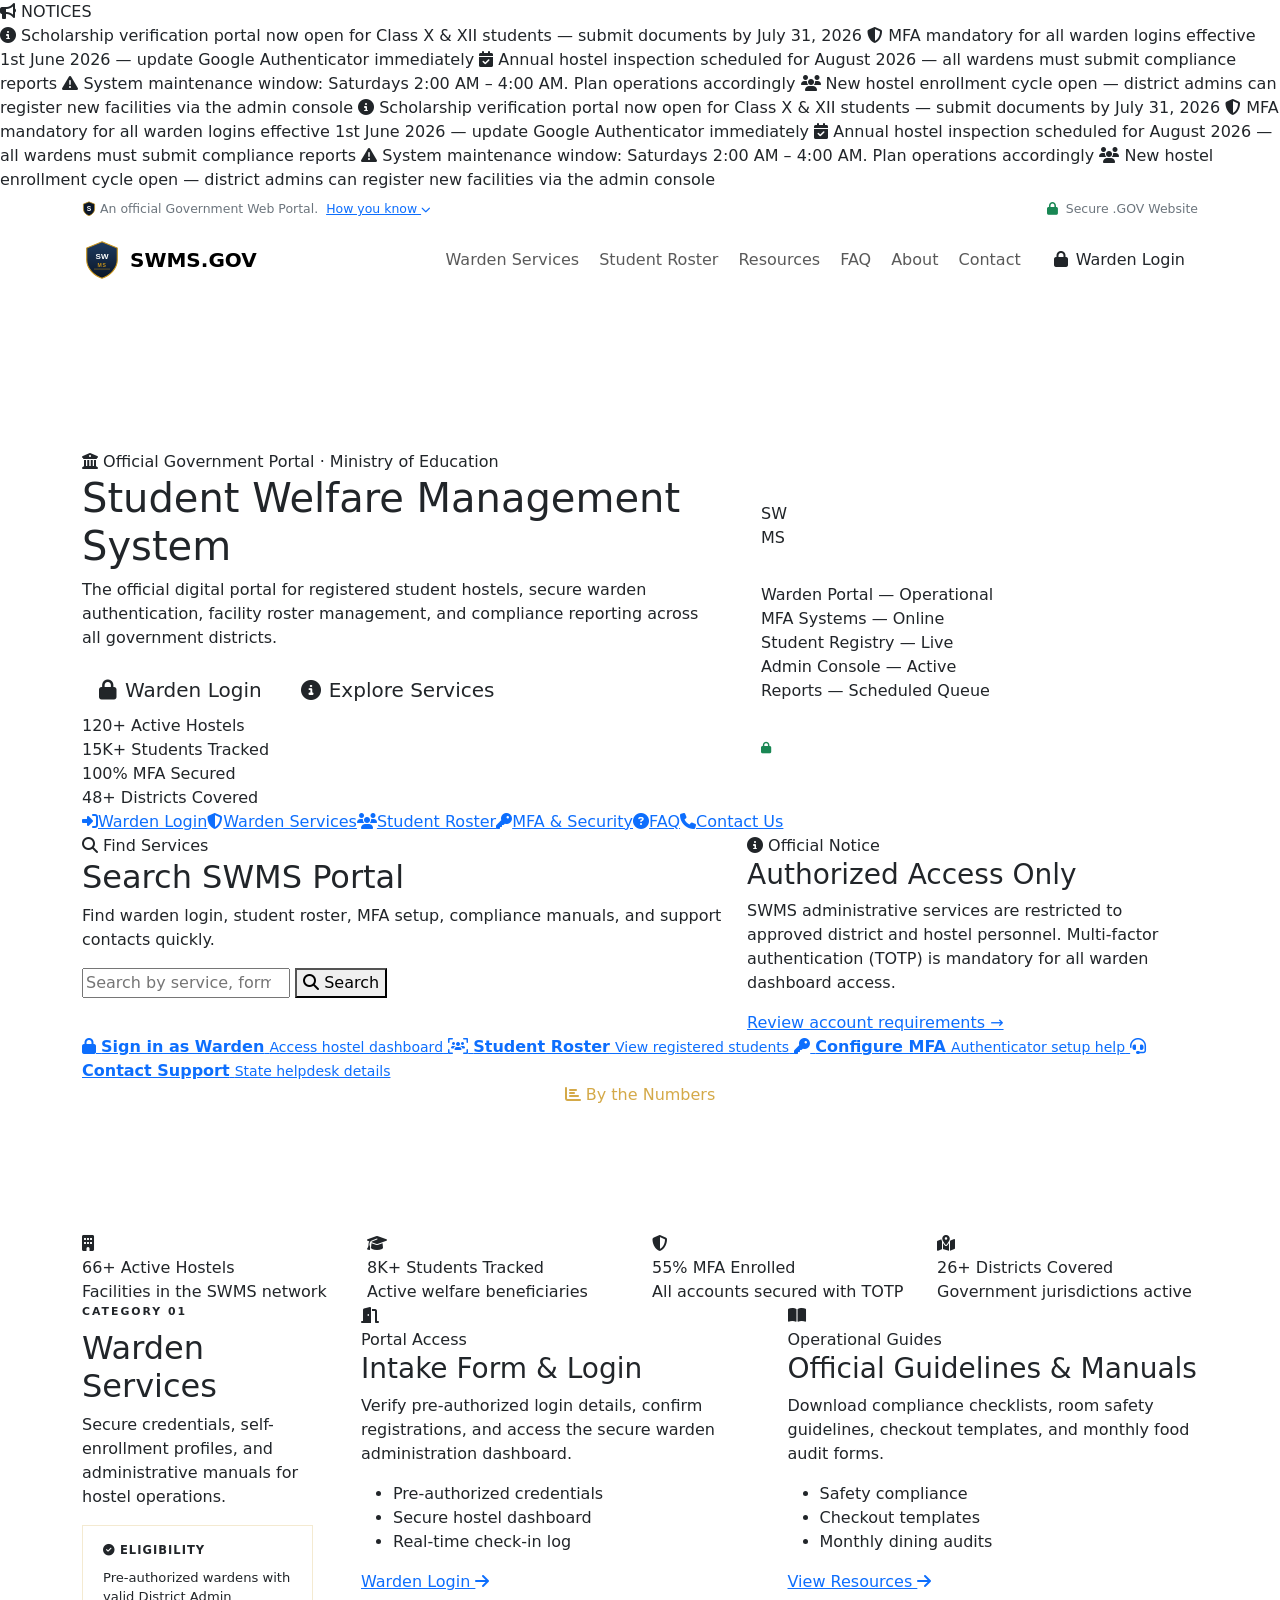
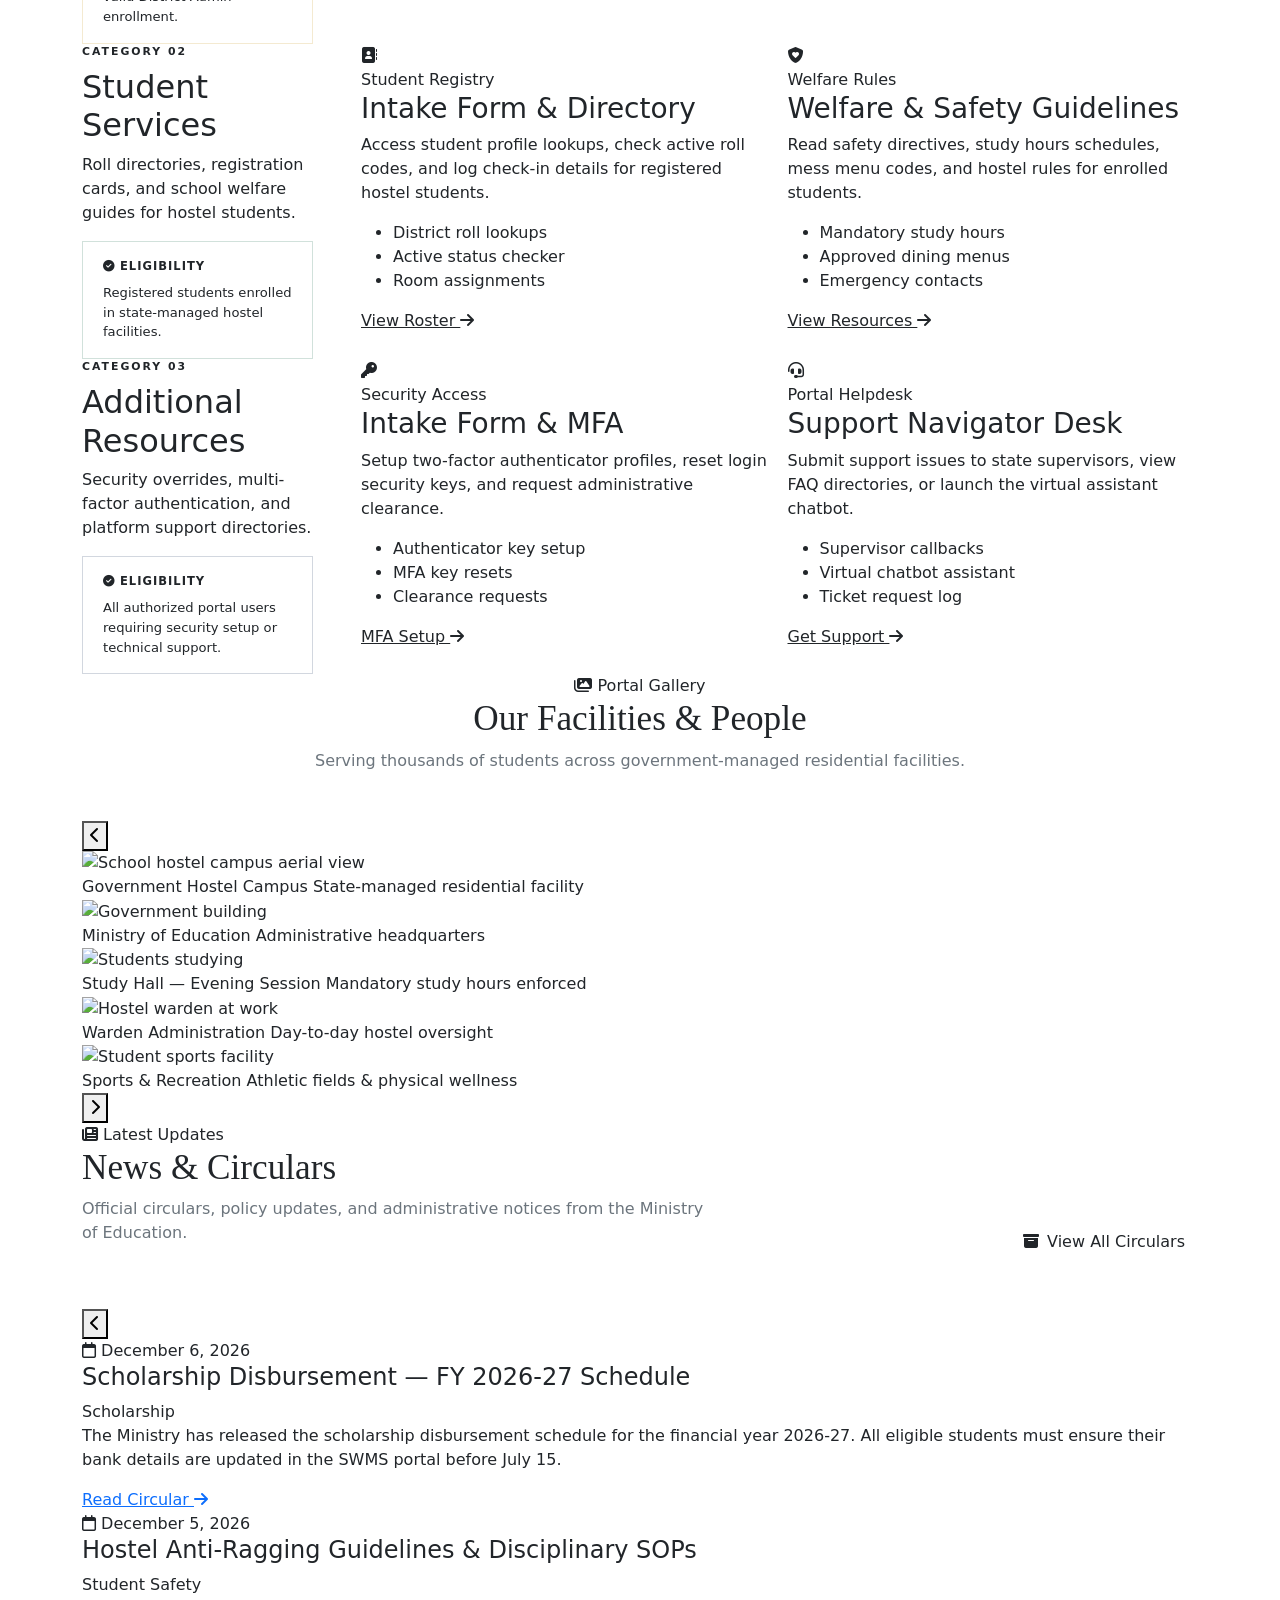
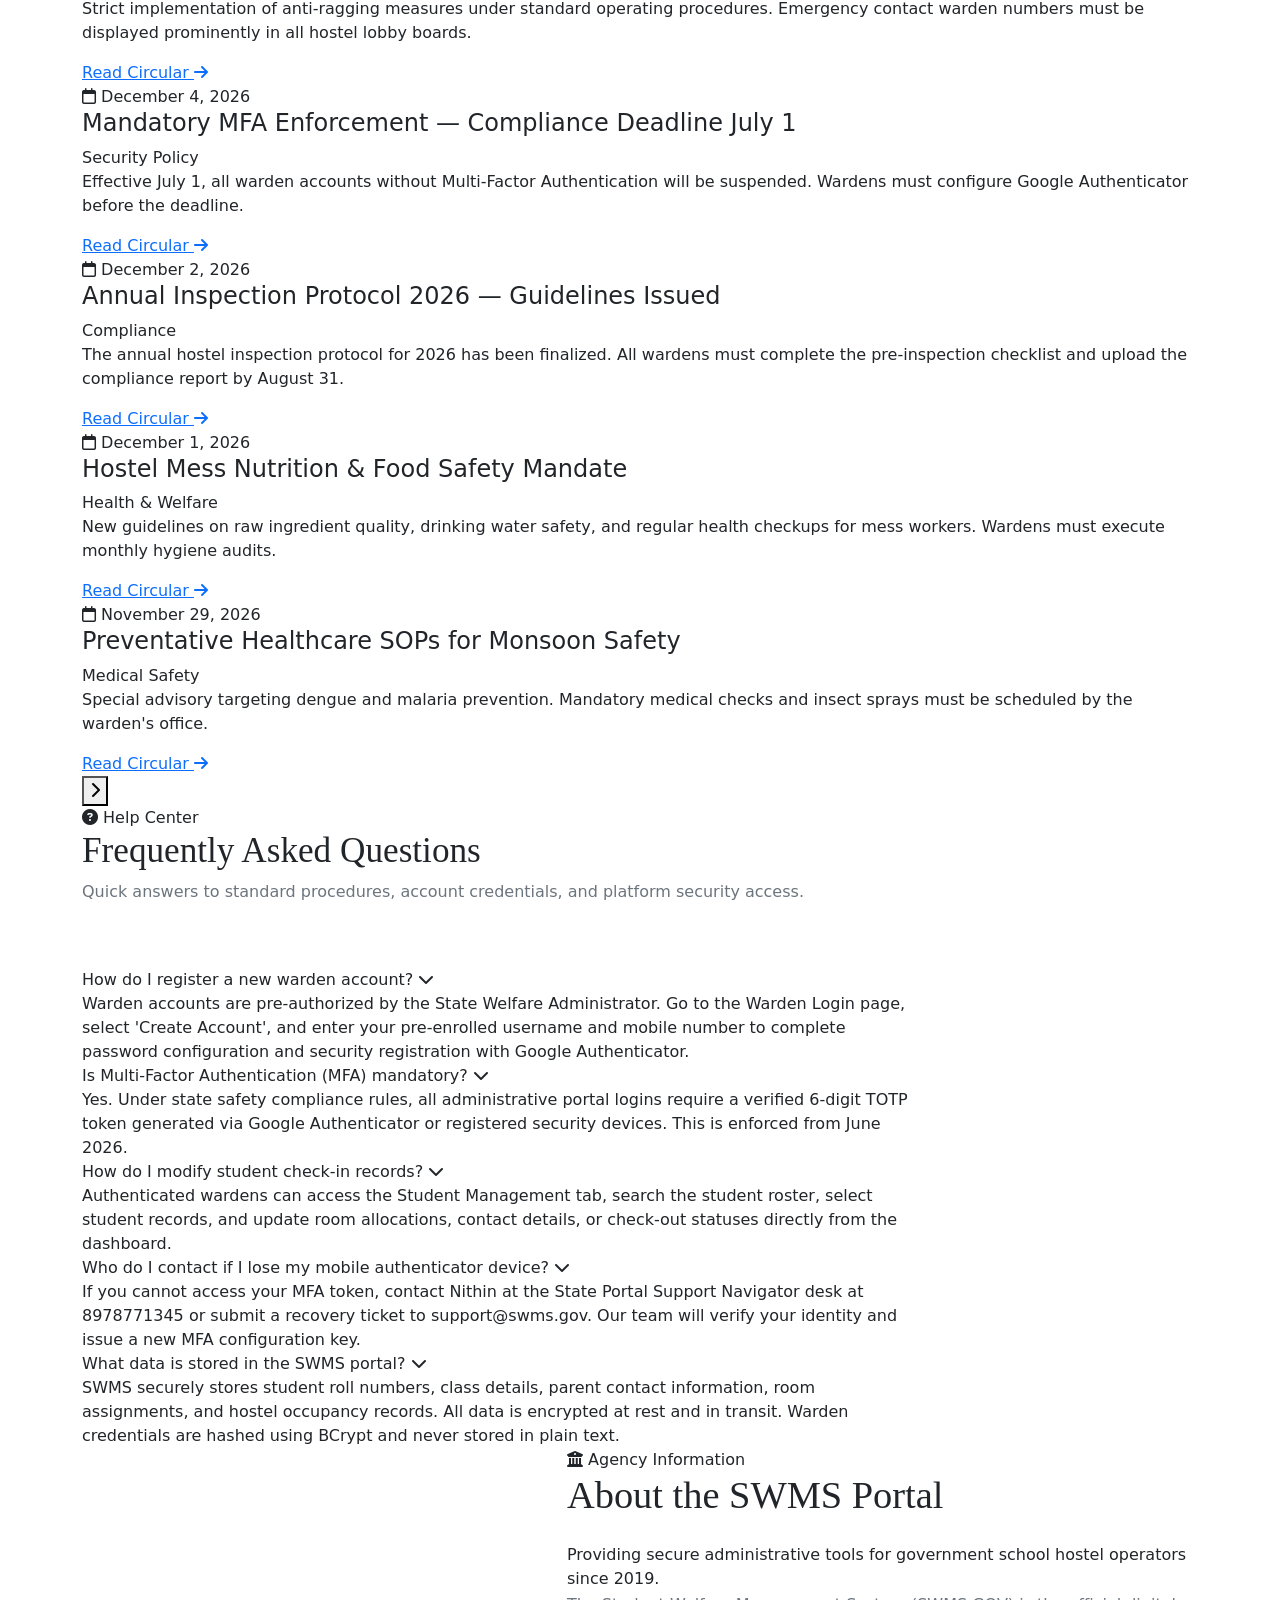
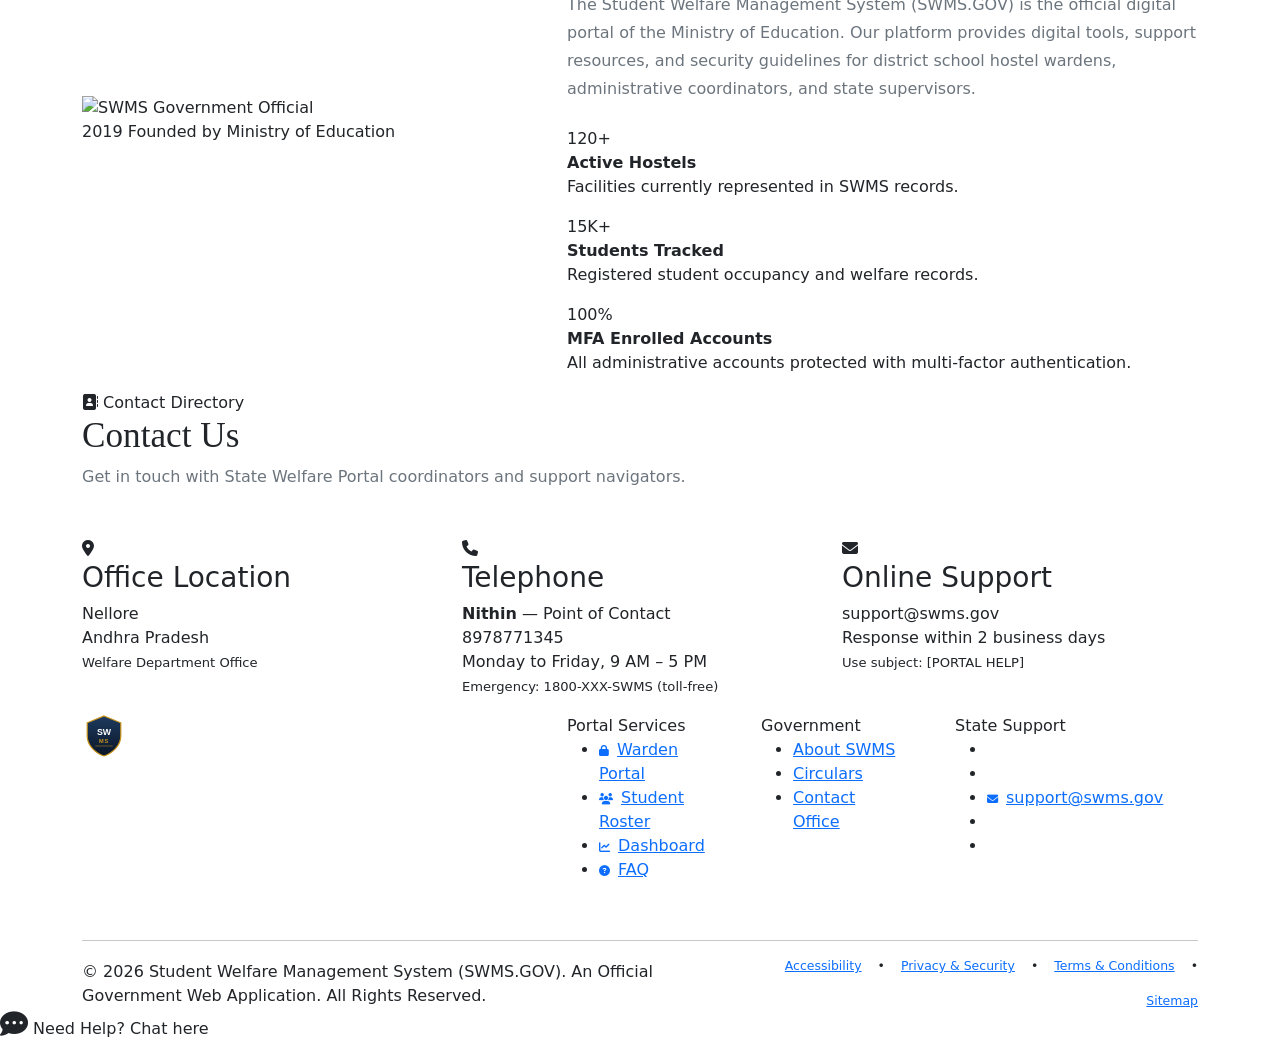
==== commit f6078ed7: "fix(caching, admin, chatbot): resolve caching bugs, admin empty space, and integrate chatbot concern" ====
--- a/src/main/resources/static/index.html
+++ b/src/main/resources/static/index.html
@@ -7,21 +7,40 @@
     <meta name="description" content="Official government portal for student hostel welfare management. Secure warden portal, student roster, MFA-protected access for State administration.">
     <meta name="keywords" content="SWMS, student welfare, government portal, hostel management, warden portal, official">
 
+    <!-- ✅ No-Cache headers — prevents browser from serving stale HTML -->
+    <meta http-equiv="Cache-Control" content="no-cache, no-store, must-revalidate">
+    <meta http-equiv="Pragma" content="no-cache">
+    <meta http-equiv="Expires" content="0">
+
     <!-- Bootstrap 5 -->
     <link href="https://cdn.jsdelivr.net/npm/bootstrap@5.3.0/dist/css/bootstrap.min.css" rel="stylesheet">
     <!-- FontAwesome 6 -->
     <link rel="stylesheet" href="https://cdnjs.cloudflare.com/ajax/libs/font-awesome/6.4.0/css/all.min.css">
-    <!-- SWMS Design System -->
-    <link rel="stylesheet" href="/css/style.css">
+    <!-- SWMS Design System — versioned to bust cache on every deploy -->
+    <link rel="stylesheet" href="/css/style.css?v=20260624-4">
     <!-- PWA Settings -->
     <link rel="manifest" href="/manifest.json">
-    <meta name="theme-color" content="#0a1628">
+    <meta name="theme-color" content="#060e1e">
     <script>
+        // ✅ Service Worker registration with auto-update check
         if ('serviceWorker' in navigator) {
             window.addEventListener('load', () => {
-                navigator.serviceWorker.register('/sw.js')
-                    .then(reg => console.log('Service Worker registered successfully!', reg))
-                    .catch(err => console.error('Service Worker registration failed:', err));
+                navigator.serviceWorker.register('/sw.js', { updateViaCache: 'none' })
+                    .then(reg => {
+                        console.log('[SW] Registered:', reg.scope);
+                        // Force check for updates on every page load
+                        reg.update();
+                    })
+                    .catch(err => console.error('[SW] Registration failed:', err));
+
+                // Auto-reload the page when a new service worker takes control
+                let refreshing = false;
+                navigator.serviceWorker.addEventListener('controllerchange', () => {
+                    if (!refreshing) {
+                        refreshing = true;
+                        window.location.reload();
+                    }
+                });
             });
         }
     </script>
@@ -1141,24 +1160,29 @@
                 // ── Concern submission flow ──
                 if (chatState === 'concern_name') {
                     concernData.name = text;
-                    chatState = 'concern_room';
-                    addBotMessage(`Thanks, <strong>${escapeHtml(text)}</strong>! 👍<br><br>What is your <strong>room number or hostel block</strong>?`);
+                    chatState = 'concern_mobile';
+                    addBotMessage(`Thanks, <strong>${escapeHtml(text)}</strong>! 👍<br><br>Please share your <strong>mobile number</strong> so we can contact you:`);
                     return;
                 }
-                if (chatState === 'concern_room') {
-                    concernData.room = text;
+                if (chatState === 'concern_mobile') {
+                    const mobileClean = text.replace(/\D/g, '');
+                    if (mobileClean.length < 10) {
+                        addBotMessage(`⚠️ That doesn't look like a valid mobile number. Please enter a 10-digit mobile number:`);
+                        return;
+                    }
+                    concernData.mobileNumber = text;
                     chatState = 'concern_desc';
-                    addBotMessage(`Got it — Room/Block: <strong>${escapeHtml(text)}</strong>.<br><br>Now please describe your <strong>concern or complaint</strong> in detail. I'm listening:`);
+                    addBotMessage(`Got it — Mobile: <strong>${escapeHtml(text)}</strong>.<br><br>Now please describe your <strong>concern or complaint</strong> in detail (include room/block info if relevant):`);
                     return;
                 }
                 if (chatState === 'concern_desc') {
-                    concernData.description = text;
+                    concernData.message = text;
                     chatState = 'concern_confirm';
                     addBotMessage(`
                         Here's a summary of your concern:<br><br>
                         👤 <strong>Name:</strong> ${escapeHtml(concernData.name)}<br>
-                        🏠 <strong>Room/Block:</strong> ${escapeHtml(concernData.room)}<br>
-                        📝 <strong>Concern:</strong> ${escapeHtml(concernData.description)}<br><br>
+                        📞 <strong>Mobile:</strong> ${escapeHtml(concernData.mobileNumber)}<br>
+                        📝 <strong>Concern:</strong> ${escapeHtml(concernData.message)}<br><br>
                         Shall I submit this to the hostel administration? Type <strong>yes</strong> to confirm or <strong>no</strong> to cancel.
                     `);
                     return;
@@ -1167,20 +1191,36 @@
                     const q = text.toLowerCase();
                     if (q === 'yes' || q === 'y' || q.includes('confirm') || q.includes('submit')) {
                         chatState = 'idle';
-                        // Store in localStorage as a submitted concern
-                        const concern = {
-                            id: 'C' + Date.now(),
-                            name: concernData.name,
-                            room: concernData.room,
-                            description: concernData.description,
-                            timestamp: new Date().toLocaleString(),
-                            status: 'Submitted'
-                        };
-                        const existing = JSON.parse(localStorage.getItem('swms_concerns') || '[]');
-                        existing.push(concern);
-                        localStorage.setItem('swms_concerns', JSON.stringify(existing));
-                        addBotMessage(`✅ <strong>Concern submitted successfully!</strong><br><br>Your reference ID is <strong>${concern.id}</strong>. Our hostel administration team will review it and get back to you.<br><br>For urgent issues, call <strong>8978771345</strong> (Nithin) directly.<br><br>Is there anything else I can help you with?<br><br><div class="chatbot-options"><button class="btn" onclick="sendOptionQuery('Submit a Concern')">📝 New Concern</button><button class="btn" onclick="sendOptionQuery('FAQ & Support Directory')">❓ FAQ</button></div>`);
-                        concernData = {};
+                        addBotMessage(`<span class="spinner-border spinner-border-sm me-2"></span>Submitting your concern...`);
+                        
+                        fetch('/api/concerns', {
+                            method: 'POST',
+                            headers: {
+                                'Content-Type': 'application/json'
+                            },
+                            body: JSON.stringify({
+                                name: concernData.name,
+                                mobileNumber: concernData.mobileNumber,
+                                message: concernData.message
+                            })
+                        })
+                        .then(res => {
+                            if (res.ok) {
+                                return res.json();
+                            } else {
+                                return res.json().then(errData => {
+                                    throw new Error(errData.error || 'Failed to submit concern');
+                                });
+                            }
+                        })
+                        .then(data => {
+                            addBotMessage(`✅ <strong>Concern submitted successfully!</strong><br><br>Our hostel administration team will review it and get back to you.<br><br>For urgent issues, call <strong>8978771345</strong> (Nithin) directly.<br><br>Is there anything else I can help you with?<br><br><div class="chatbot-options"><button class="btn" onclick="sendOptionQuery('Submit a Concern')">📝 New Concern</button><button class="btn" onclick="sendOptionQuery('FAQ & Support Directory')">❓ FAQ</button></div>`);
+                            concernData = {};
+                        })
+                        .catch(err => {
+                            addBotMessage(`❌ <strong>Failed to submit concern:</strong> ${escapeHtml(err.message)}<br><br>Please try again or call <strong>8978771345</strong> (Nithin) directly.`);
+                            concernData = {};
+                        });
                     } else {
                         chatState = 'idle';
                         concernData = {};
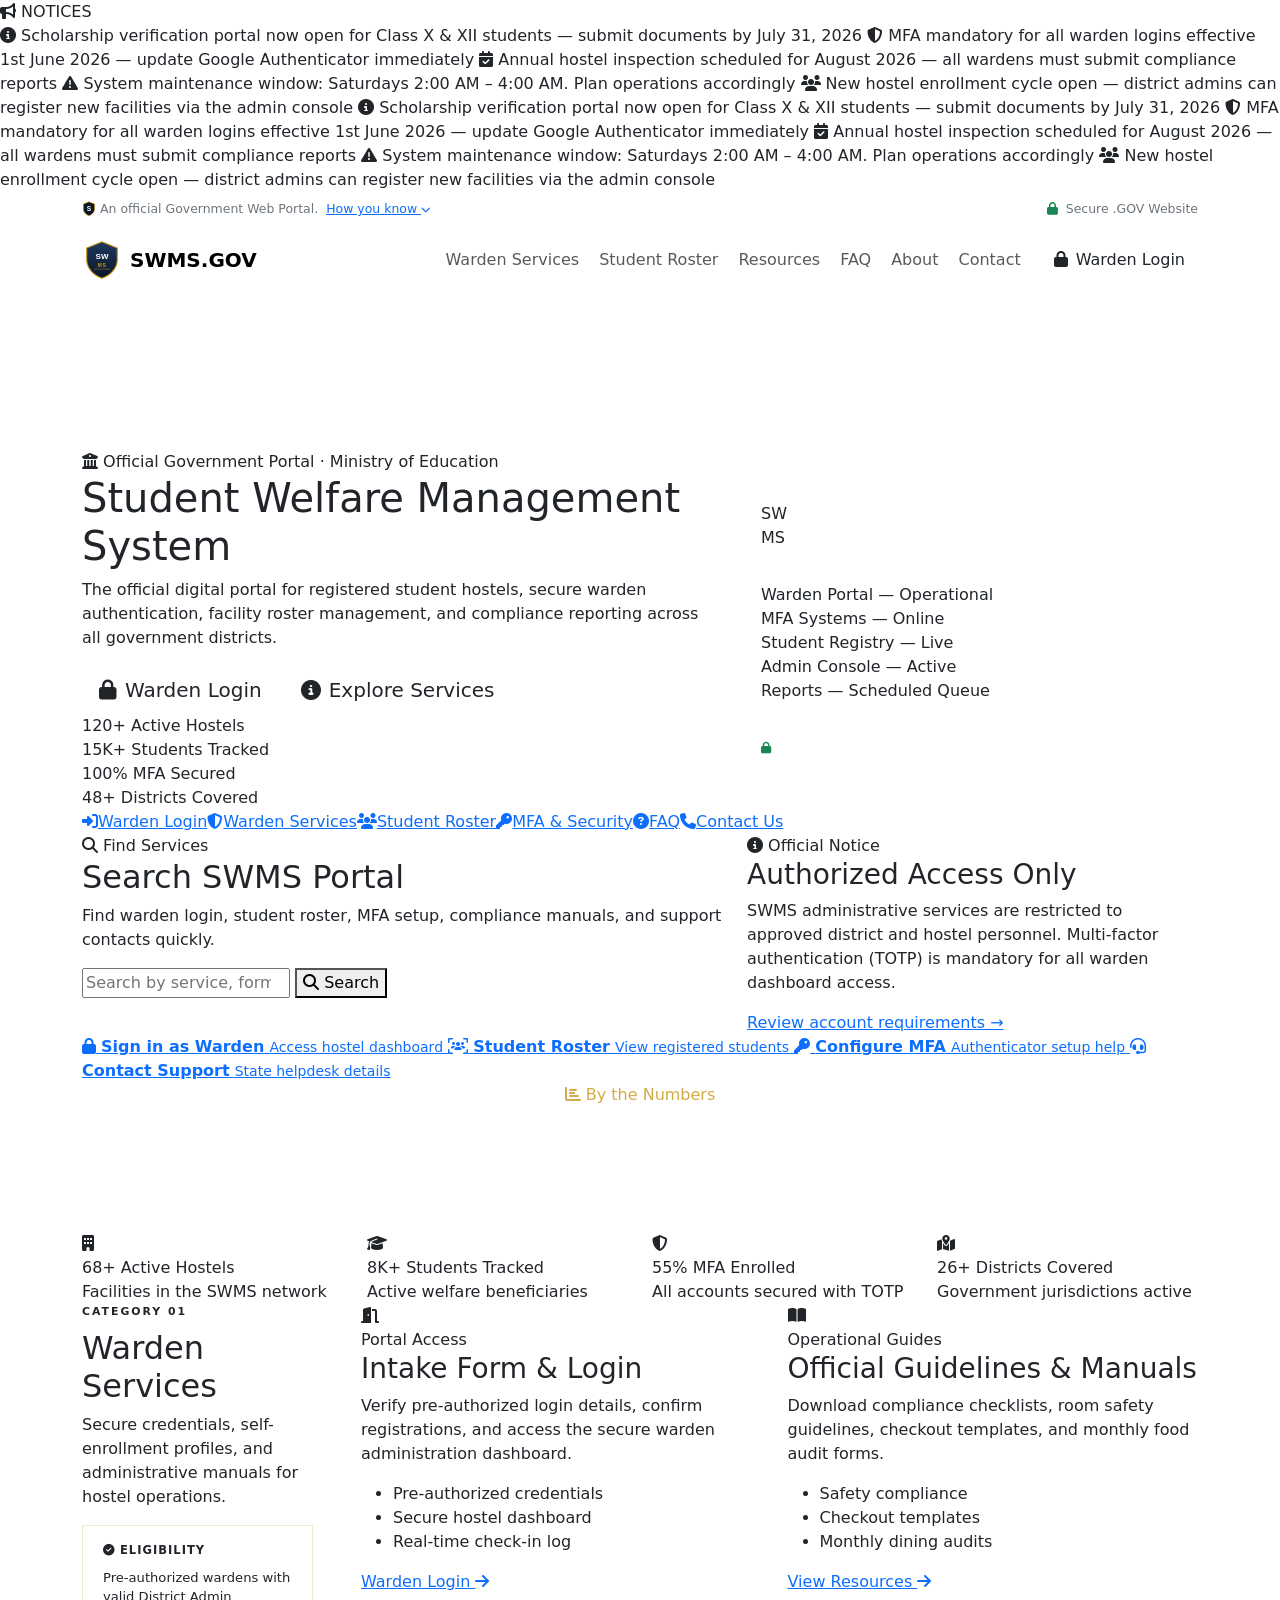
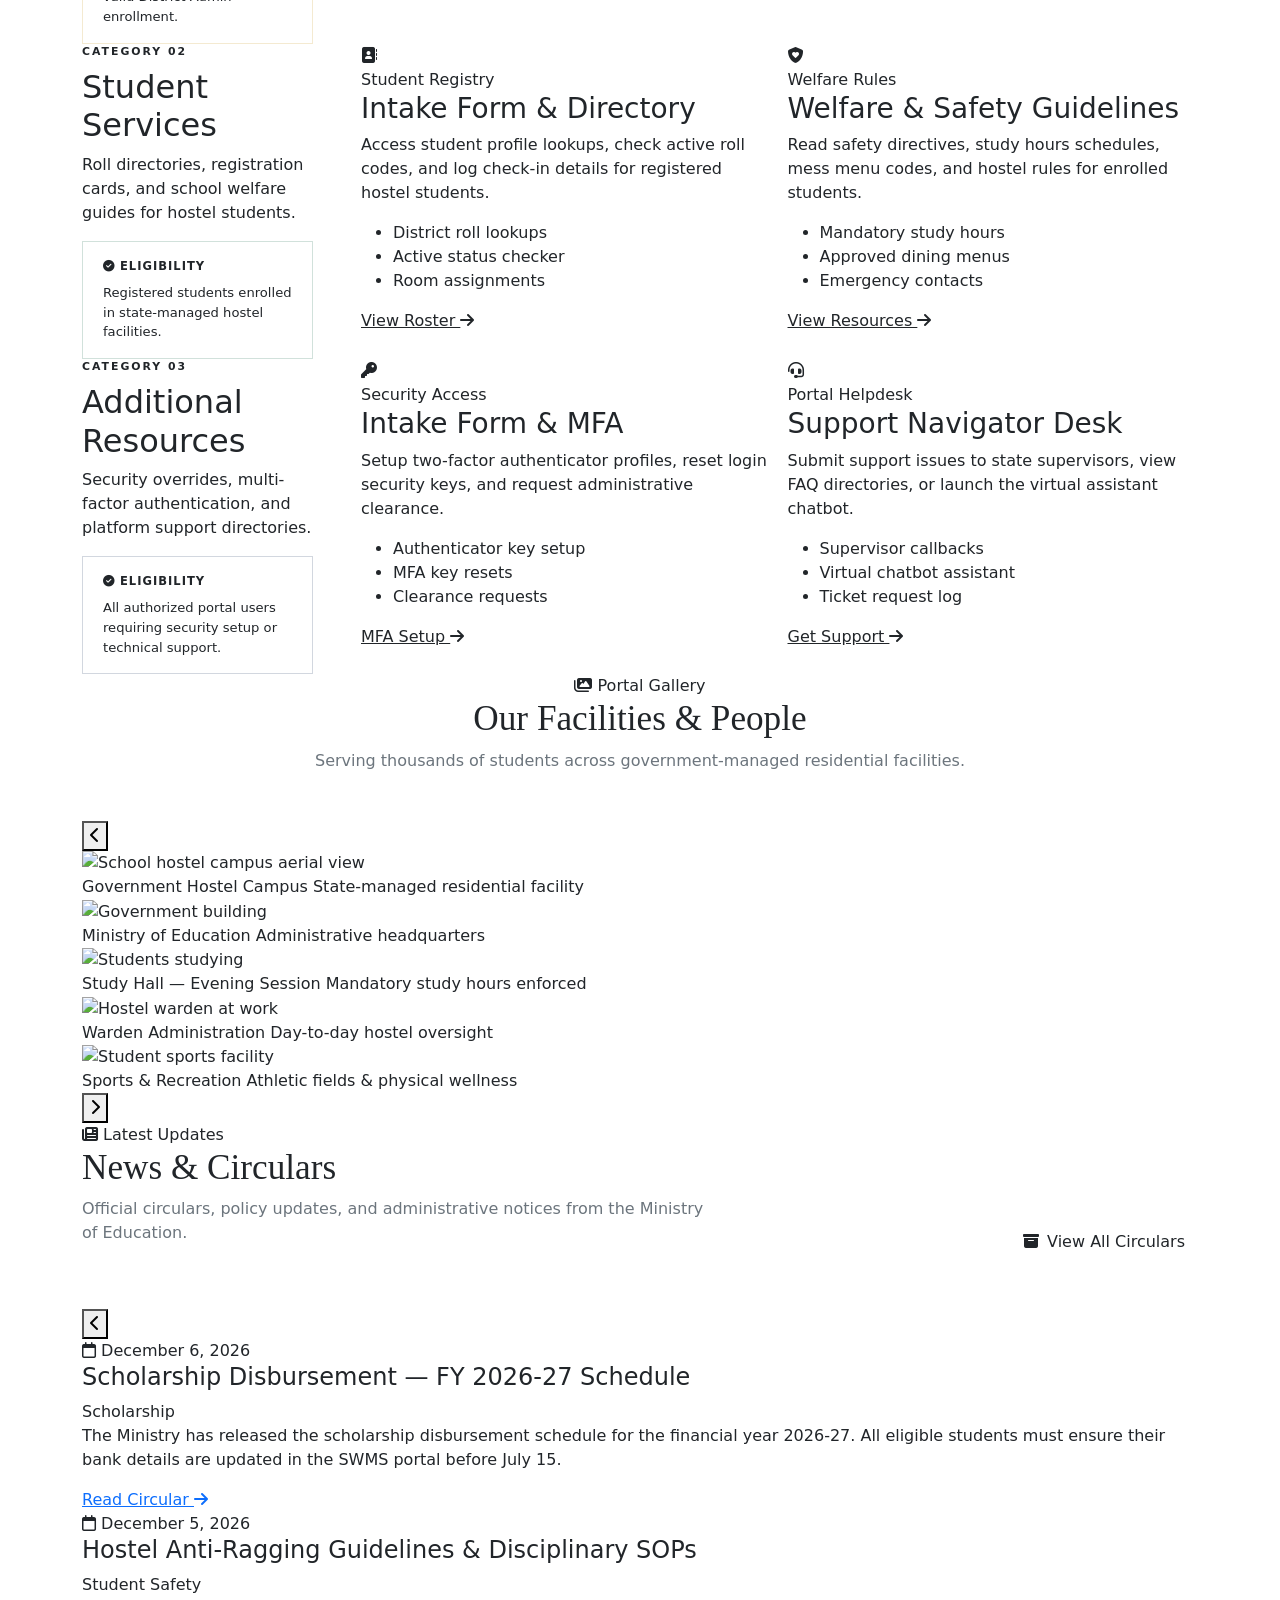
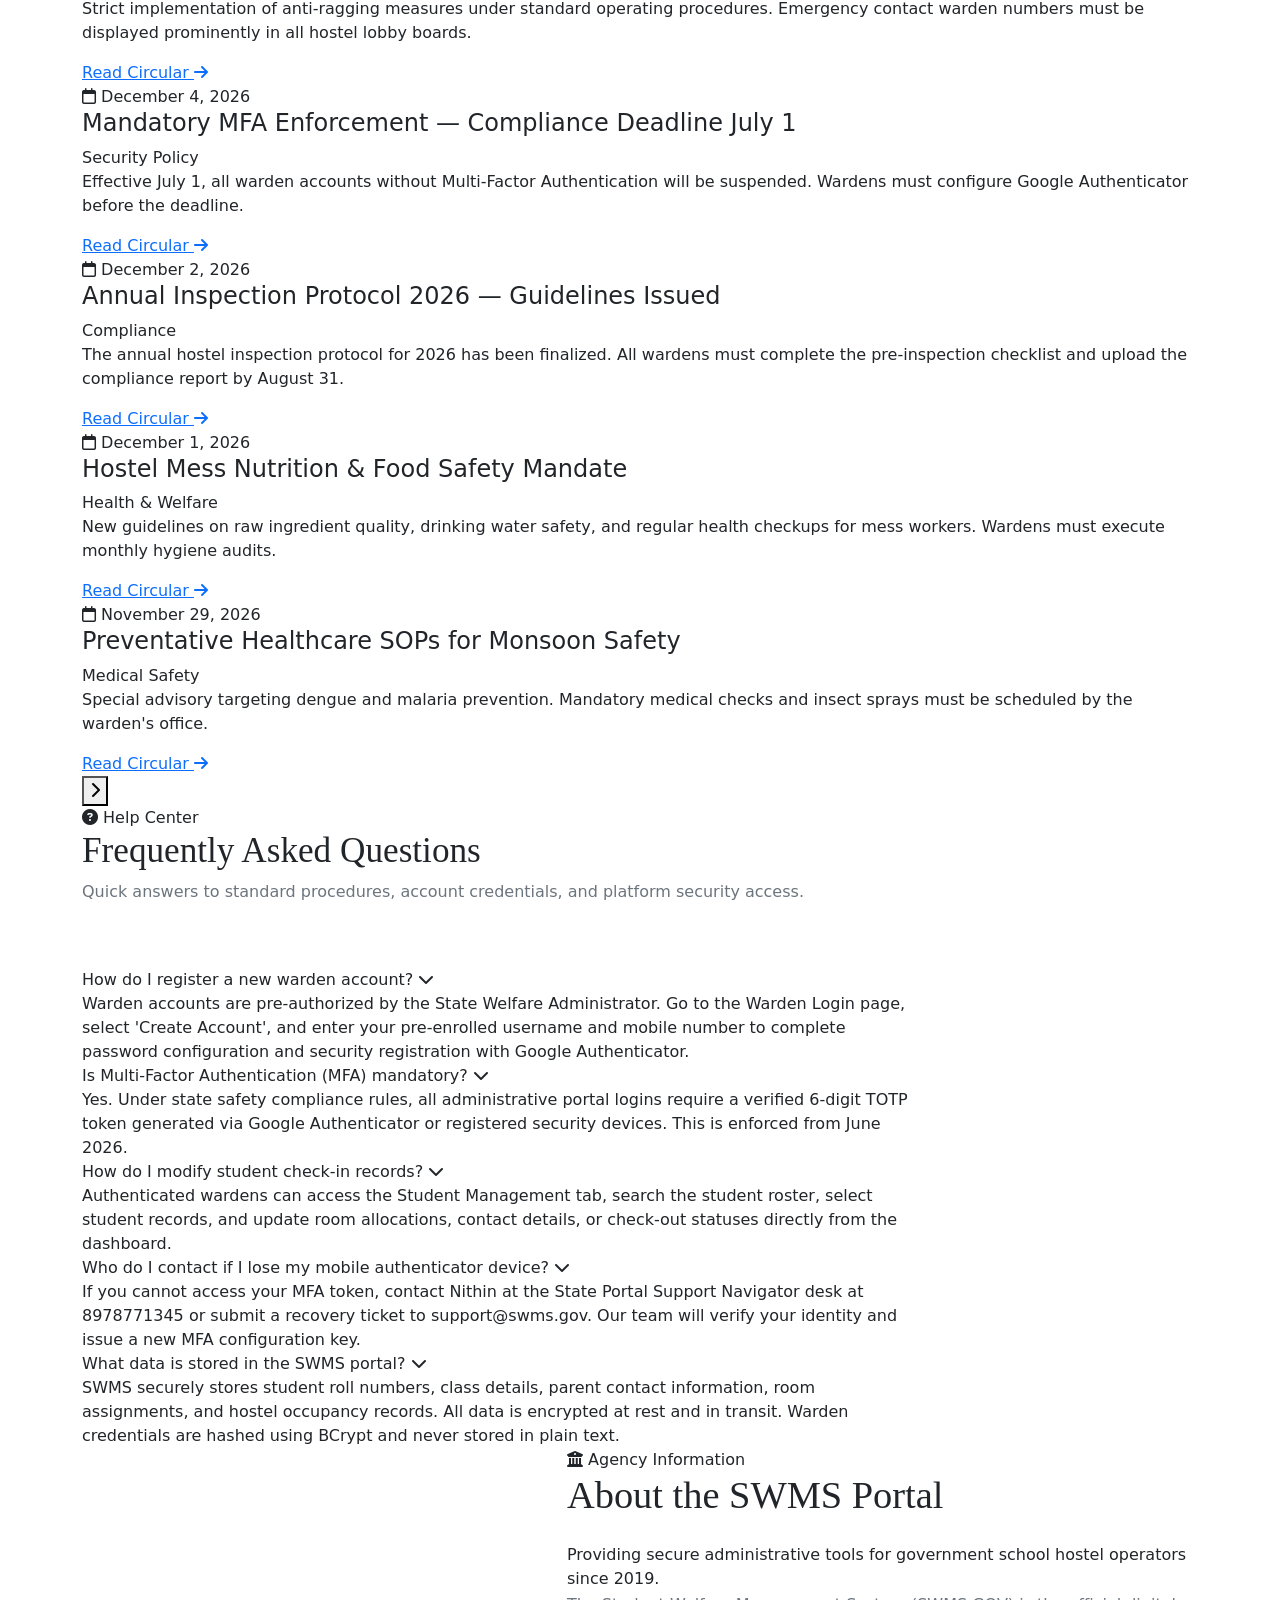
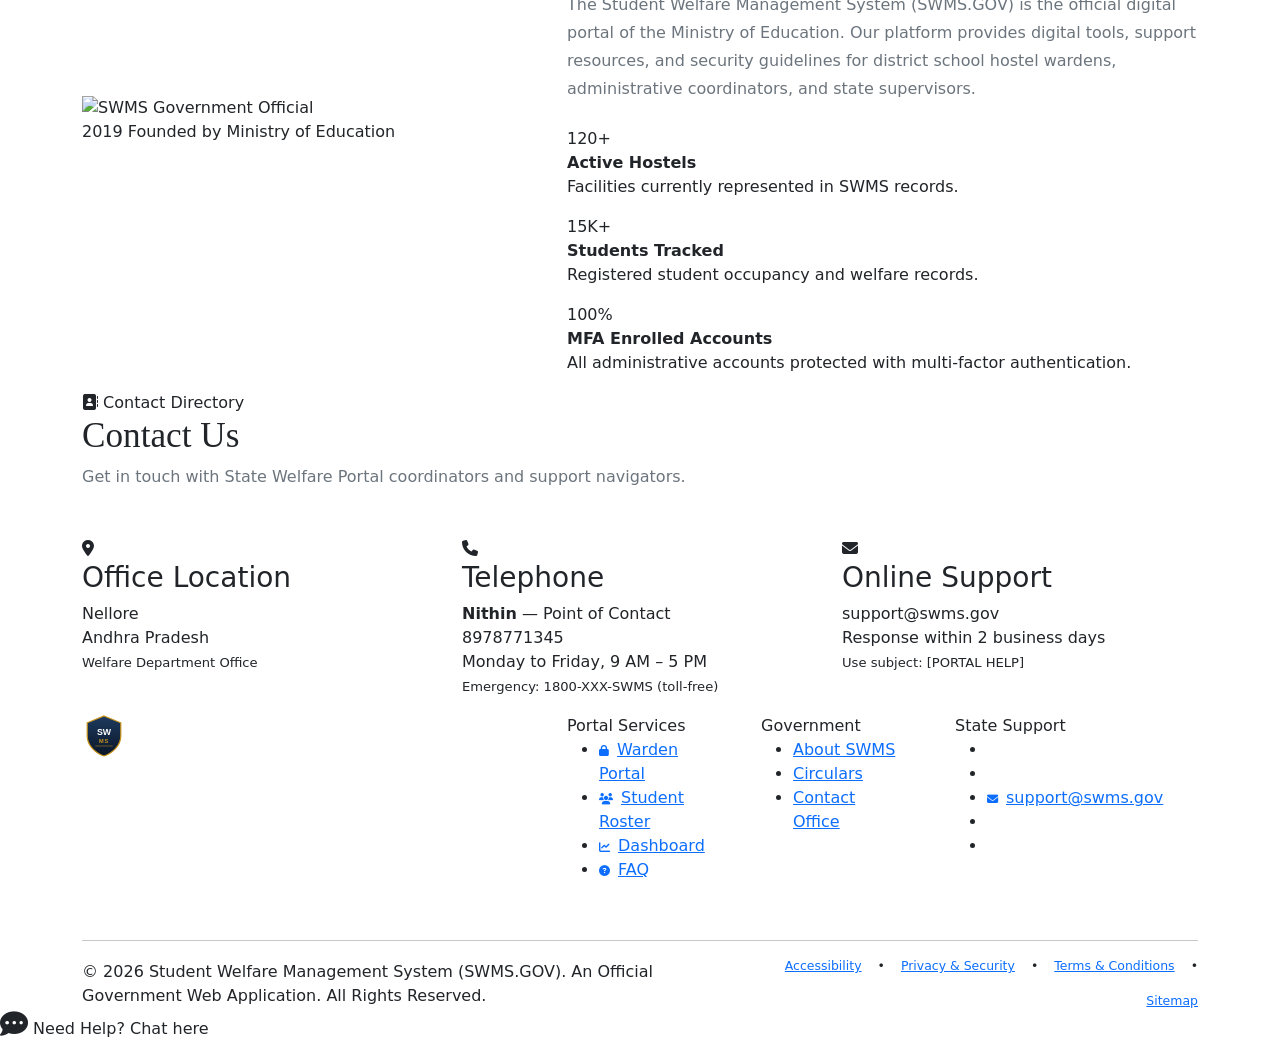
==== commit c26621a7: "fix(wardens-table): allow desktop horizontal scrolling in data tables to prevent column clipping" ====
--- a/src/main/resources/static/index.html
+++ b/src/main/resources/static/index.html
@@ -17,7 +17,7 @@
     <!-- FontAwesome 6 -->
     <link rel="stylesheet" href="https://cdnjs.cloudflare.com/ajax/libs/font-awesome/6.4.0/css/all.min.css">
     <!-- SWMS Design System — versioned to bust cache on every deploy -->
-    <link rel="stylesheet" href="/css/style.css?v=20260624-4">
+    <link rel="stylesheet" href="/css/style.css?v=20260624-5">
     <!-- PWA Settings -->
     <link rel="manifest" href="/manifest.json">
     <meta name="theme-color" content="#060e1e">
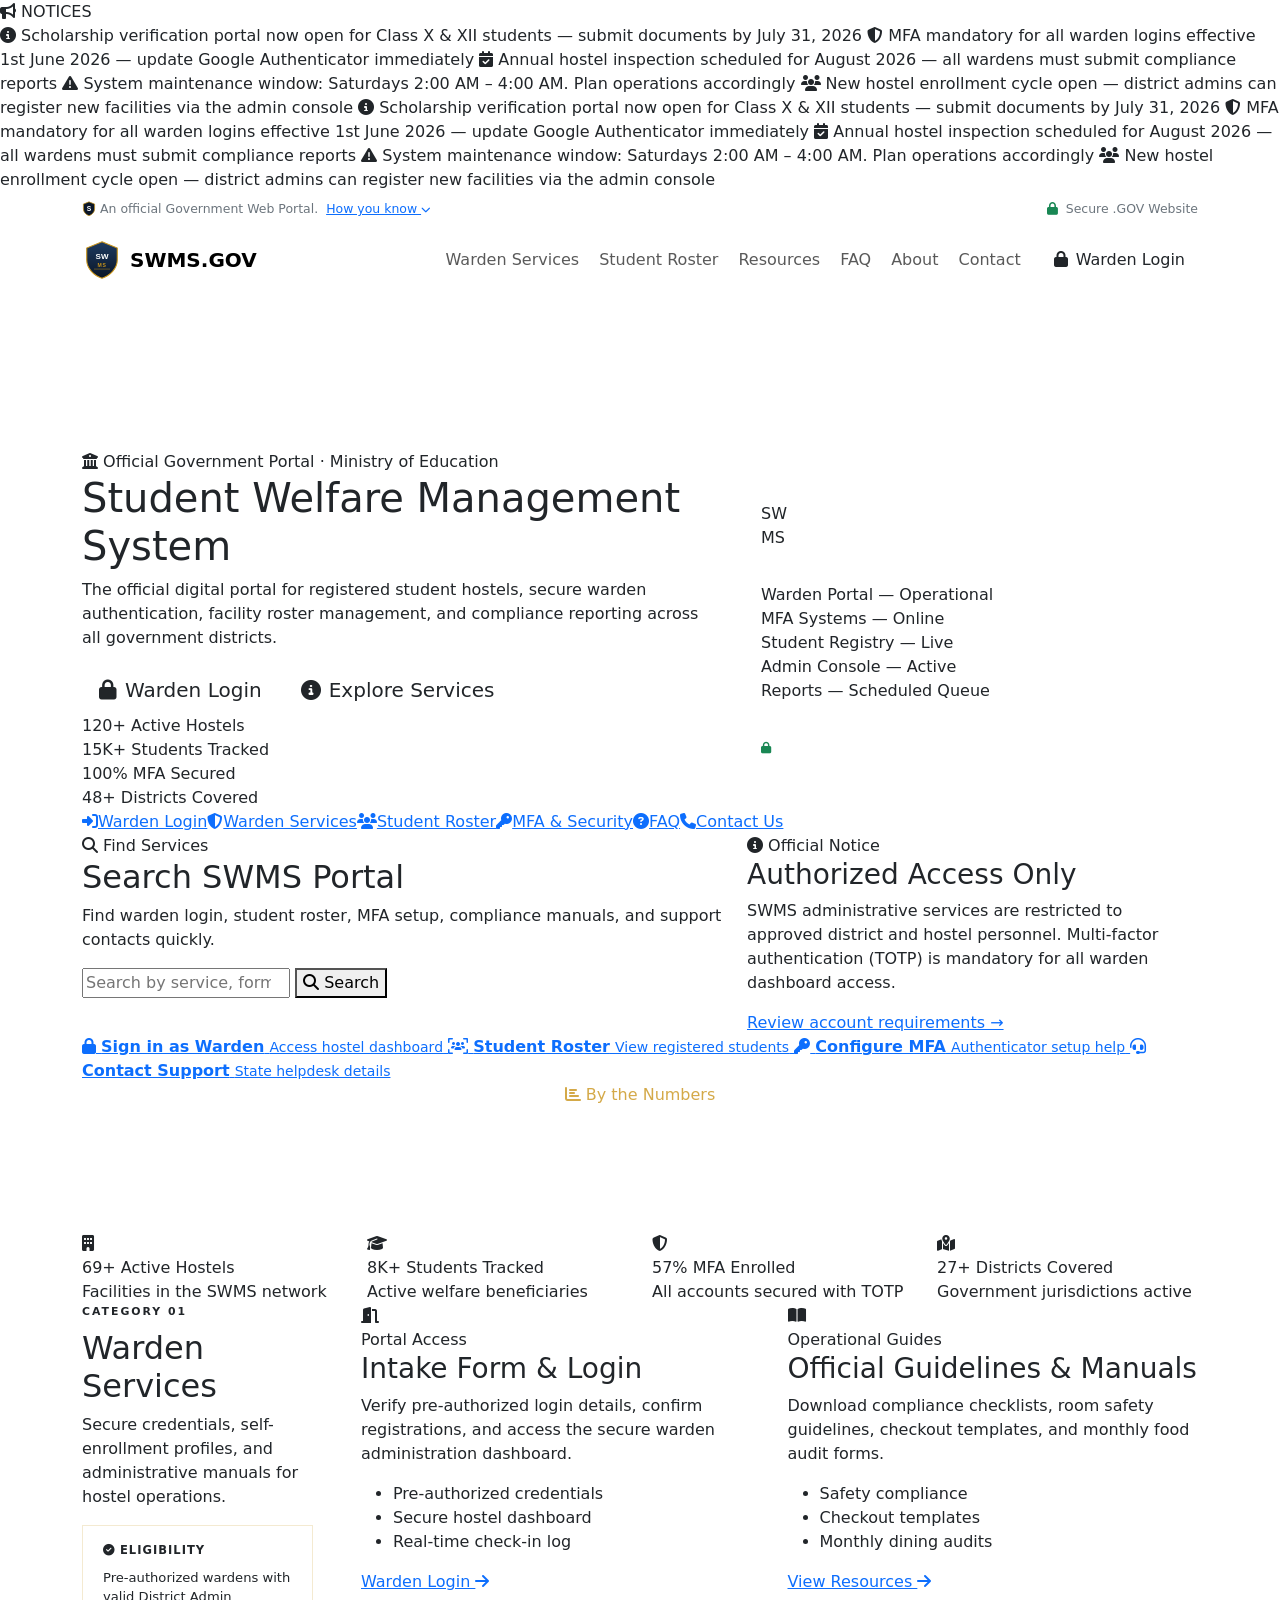
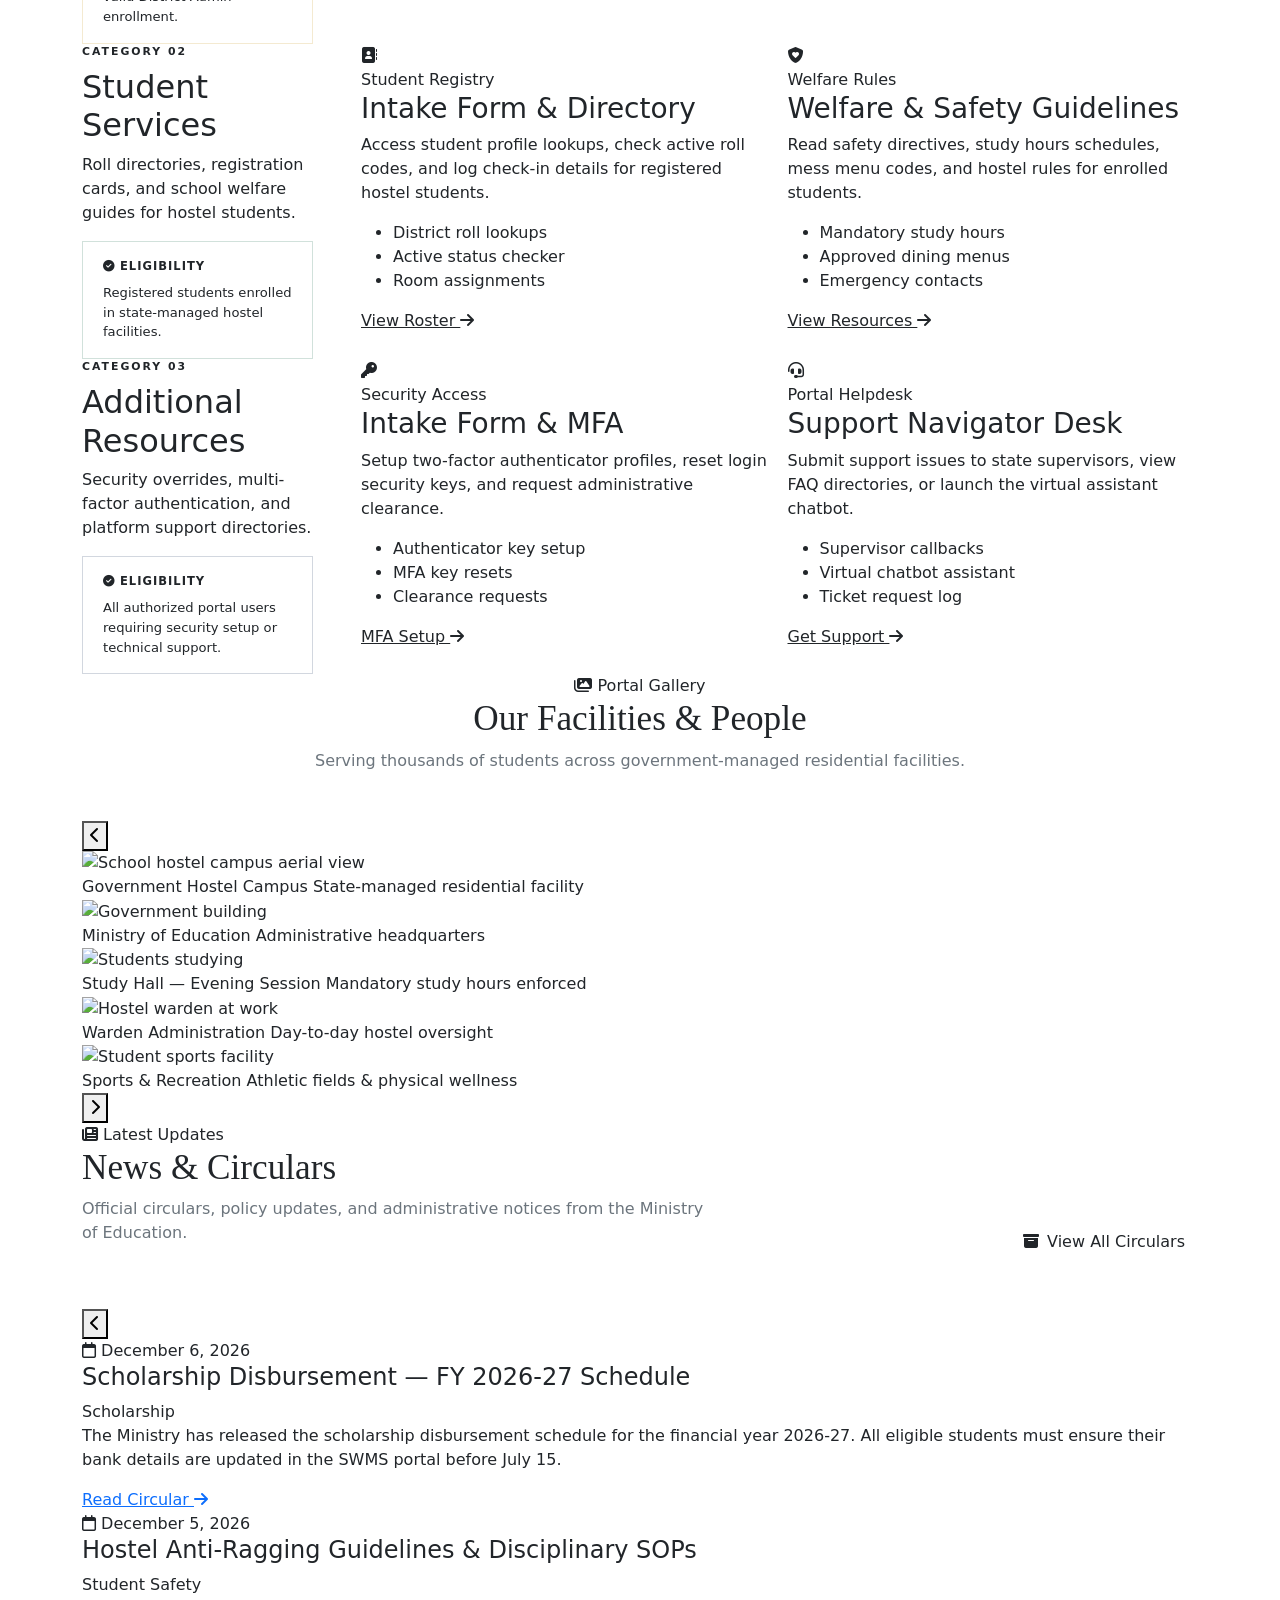
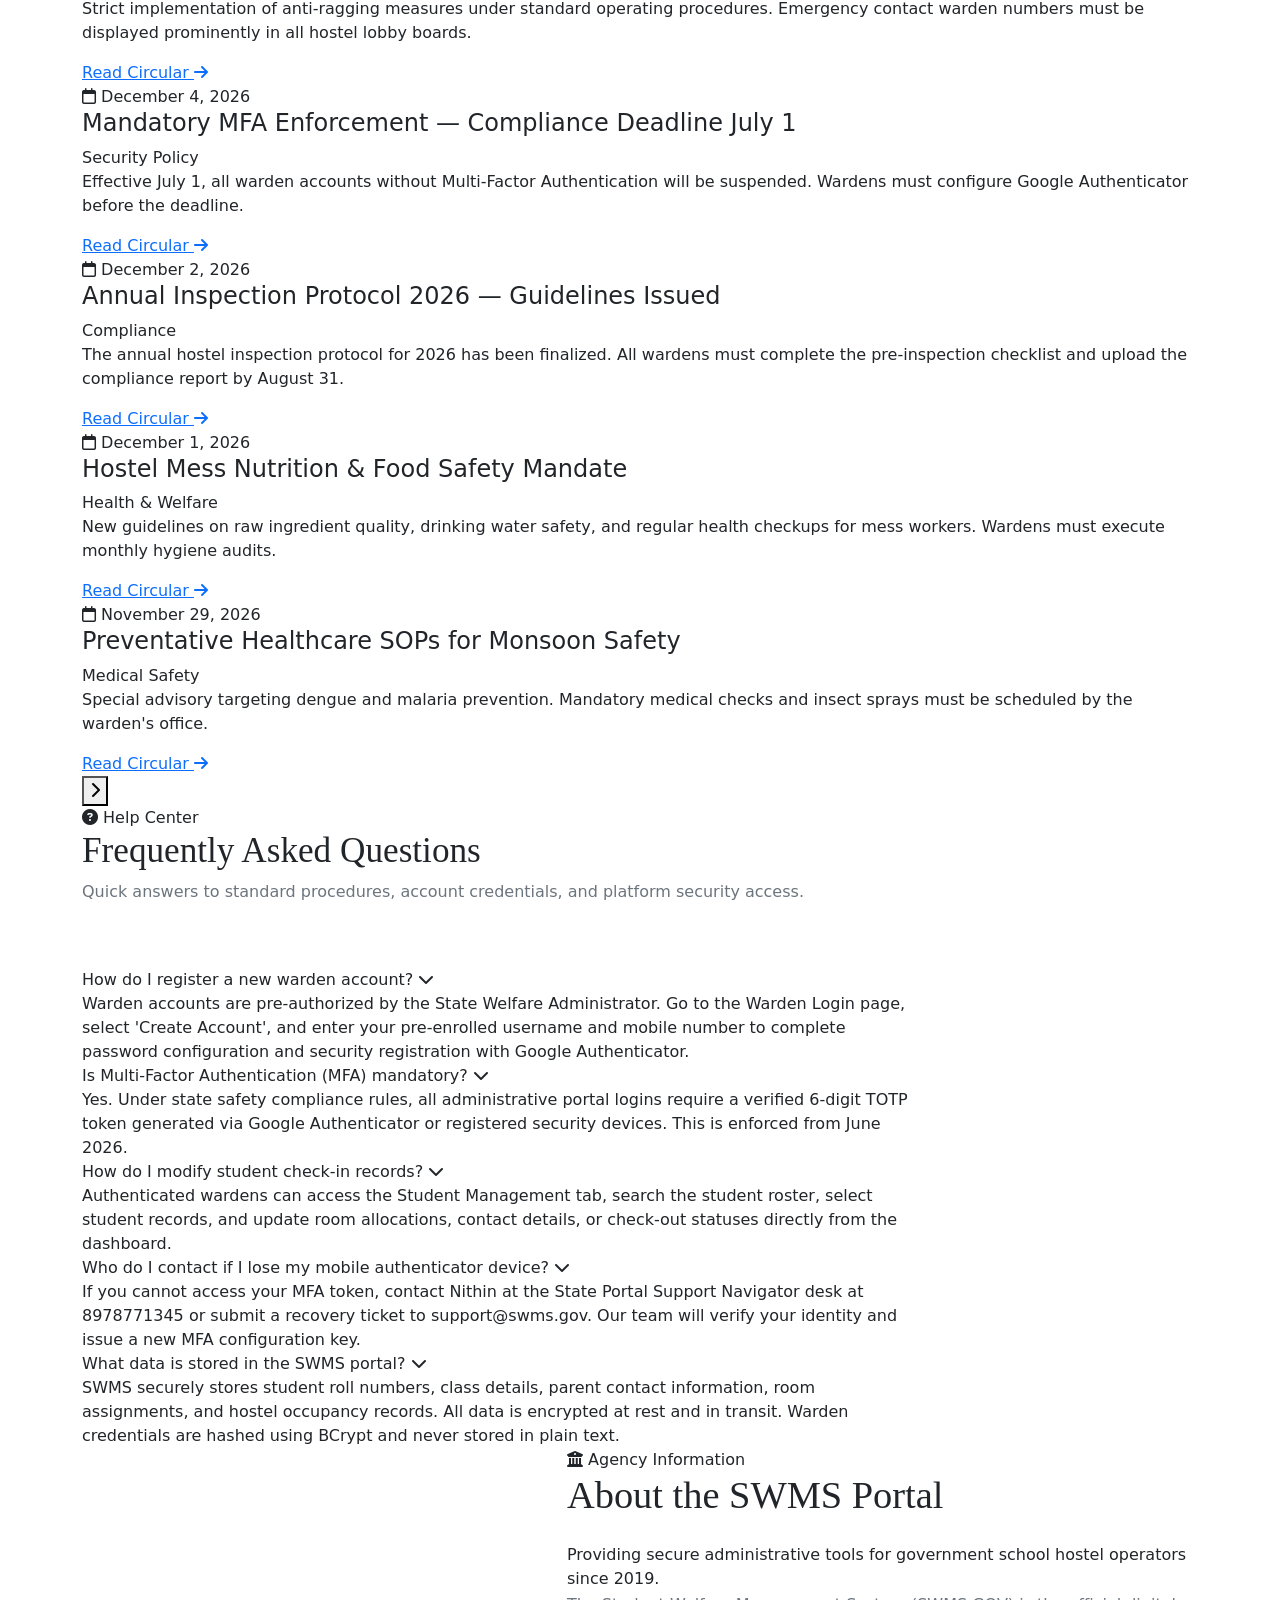
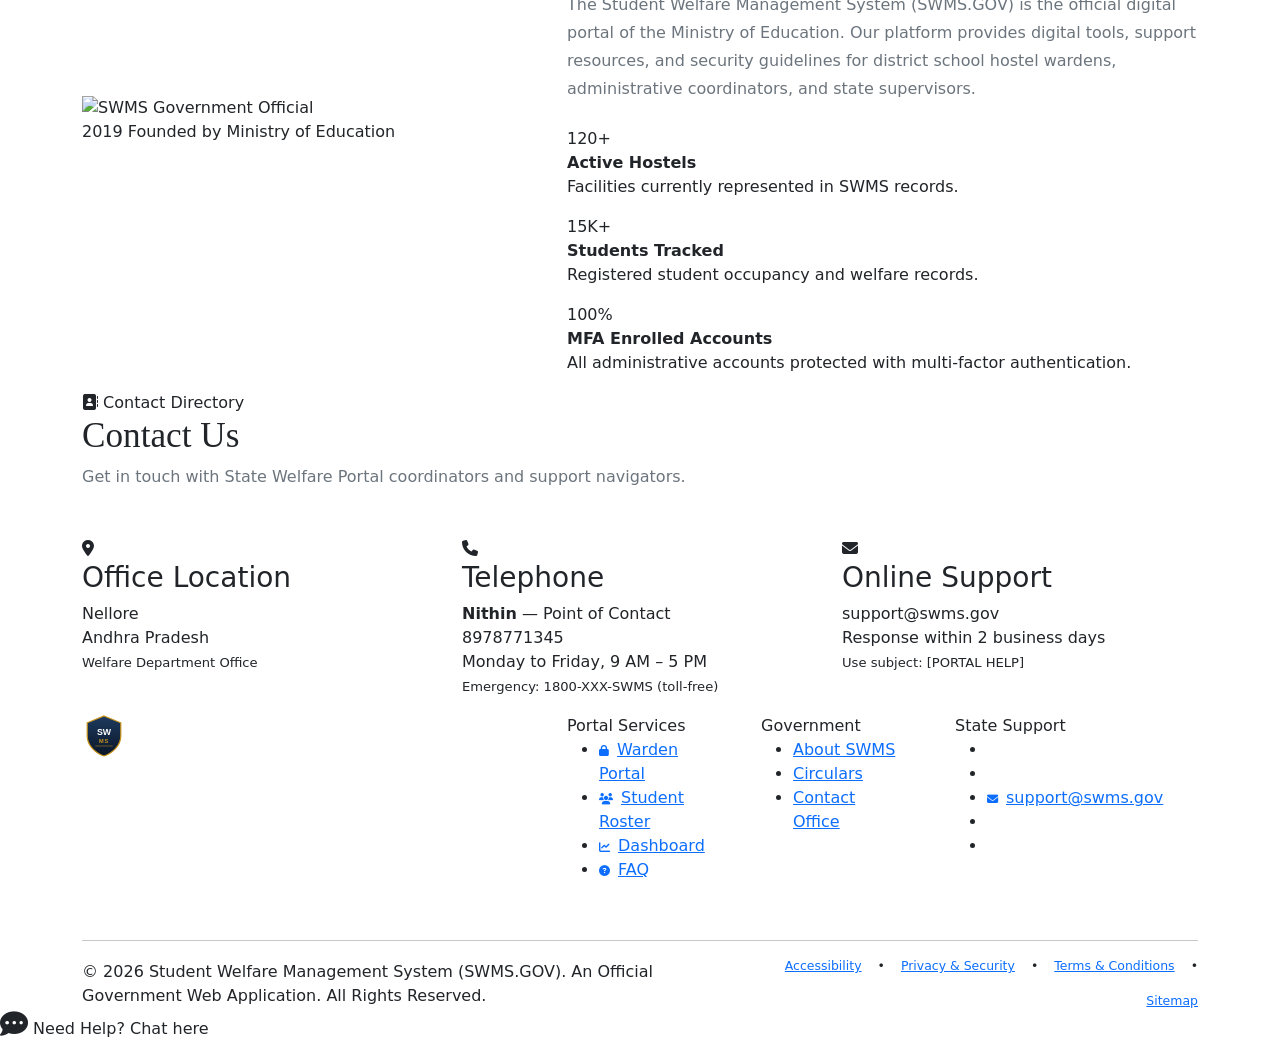
==== commit 3668b3c9: "fix(wardens-status): correct status column badge classes in admin page and bump asset versions" ====
--- a/src/main/resources/static/index.html
+++ b/src/main/resources/static/index.html
@@ -17,7 +17,7 @@
     <!-- FontAwesome 6 -->
     <link rel="stylesheet" href="https://cdnjs.cloudflare.com/ajax/libs/font-awesome/6.4.0/css/all.min.css">
     <!-- SWMS Design System — versioned to bust cache on every deploy -->
-    <link rel="stylesheet" href="/css/style.css?v=20260624-5">
+    <link rel="stylesheet" href="/css/style.css?v=20260624-6">
     <!-- PWA Settings -->
     <link rel="manifest" href="/manifest.json">
     <meta name="theme-color" content="#060e1e">
